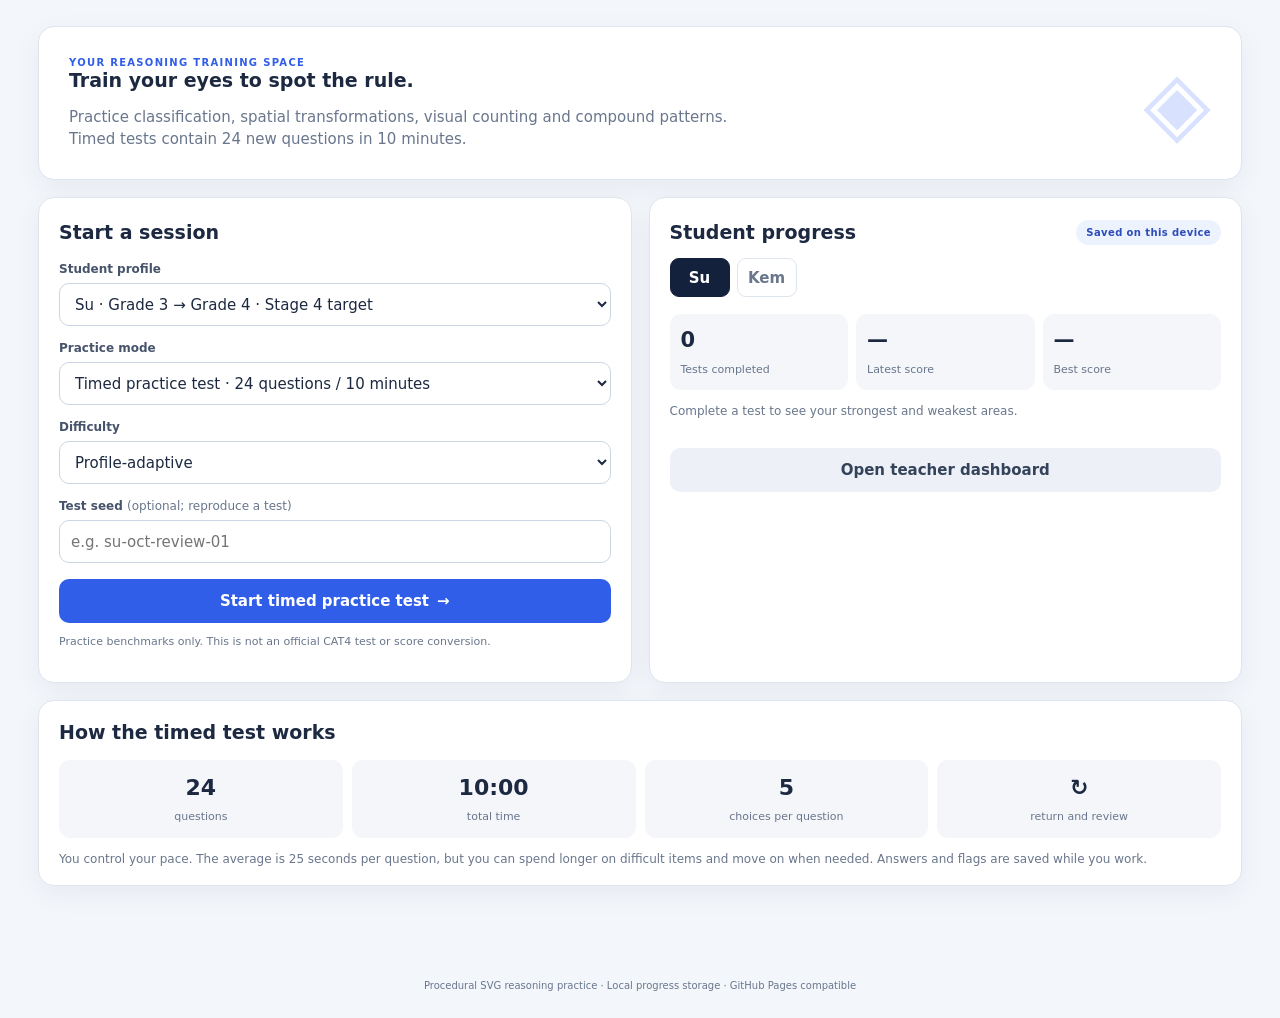
==== standalone.html @ 89560266 "Add files via upload" ====
<!doctype html>
<html lang="en">
<head>
<meta charset="utf-8"><meta name="viewport" content="width=device-width,initial-scale=1,viewport-fit=cover">
<meta name="theme-color" content="#14213d"><title>Figure Classification Lab · Timed Reasoning Simulator</title>
<style>
:root{--navy:#14213d;--ink:#1c2940;--muted:#69768c;--line:#dfe5ef;--paper:#f3f6fb;--card:#fff;--blue:#315ee8;--blue-light:#edf2ff;--green:#16834d;--green-light:#e8f7ee;--red:#bd3434;--red-light:#fff0ef;--amber:#9a6208;--amber-light:#fff5df;--shadow:0 8px 28px rgba(20,33,61,.055)}*{box-sizing:border-box}html{scroll-behavior:smooth}body{margin:0;background:var(--paper);color:var(--ink);font:15px/1.5 Inter,ui-sans-serif,system-ui,-apple-system,"Segoe UI",sans-serif}.app-header{background:var(--navy);color:white;padding:22px max(18px,calc((100vw - 1240px)/2));display:flex;justify-content:space-between;align-items:center;gap:16px}.app-header h1{font-size:clamp(20px,3vw,27px);margin:2px 0}.app-header p{margin:2px 0;color:#cbd5e4;font-size:13px}.eyebrow{font-size:10px;letter-spacing:.13em;font-weight:850;color:#b9c8e4}.eyebrow.blue{color:var(--blue)}.header-tag{border:1px solid #64738e;border-radius:99px;padding:7px 12px;font-size:10px;font-weight:800;letter-spacing:.08em;white-space:nowrap}.shell{max-width:1240px;margin:26px auto;padding:0 18px 48px}.view{display:grid;gap:17px}.hidden{display:none!important}.card{background:var(--card);border:1px solid var(--line);border-radius:16px;box-shadow:var(--shadow);padding:20px;min-width:0}.hero{display:flex;align-items:center;justify-content:space-between;gap:20px;padding:28px 30px}.hero h2{font-size:clamp(23px,4vw,34px);line-height:1.15;margin:8px 0}.hero p{max-width:680px;color:var(--muted);margin:0}.hero-mark{font-size:88px;color:#d8e2ff;line-height:1}.home-grid,.results-grid{display:grid;grid-template-columns:1fr 1fr;gap:17px}.card h2,.card h3{margin:0 0 14px}.card h2{font-size:19px}.card h3{font-size:16px}.setup-card label{display:block;font-size:12px;font-weight:750;margin:13px 0 5px;color:#46536a}.optional{font-weight:400;color:var(--muted)}select,input{width:100%;min-height:43px;border:1px solid #ccd5e3;border-radius:10px;background:white;color:var(--ink);font:inherit;padding:9px 11px}button{font:inherit;cursor:pointer}.btn{min-height:44px;border:0;border-radius:10px;padding:10px 15px;font-weight:800;display:inline-flex;align-items:center;justify-content:center;gap:8px}.btn:focus-visible,.tab:focus-visible,.question-nav button:focus-visible,.answer-choice:focus-visible{outline:3px solid #91aaff;outline-offset:2px}.btn.primary{background:var(--blue);color:white}.btn.secondary{background:#edf1f7;color:#34425a}.btn.danger{background:#a92d35;color:#fff}.btn.danger-outline{background:white;color:#a92d35;border:1px solid #e5b8bb}.btn.flag{background:var(--amber-light);color:var(--amber)}.btn.full{width:100%;margin-top:16px}.muted{color:var(--muted)}.tiny{font-size:11px}.pill{display:inline-flex;align-items:center;border-radius:99px;background:var(--blue-light);color:#2c4db8;padding:5px 10px;font-size:10px;font-weight:850;letter-spacing:.04em}.profile-card{display:flex;flex-direction:column}.section-head{display:flex;align-items:center;justify-content:space-between;gap:12px;flex-wrap:wrap}.section-head h2,.section-head h3{margin:0}.profile-tabs{display:flex;gap:7px;margin:12px 0}.tab{min-width:60px;min-height:39px;border:1px solid var(--line);border-radius:9px;background:#fff;color:var(--muted);font-weight:800}.tab.active{background:var(--navy);color:white;border-color:var(--navy)}.profile-summary{display:grid;grid-template-columns:repeat(3,1fr);gap:8px;margin:5px 0 12px}.mini-stat,.how-grid>div,.result-stat,.teacher-stat{background:#f4f6fa;border-radius:11px;padding:11px}.mini-stat b,.result-stat b,.teacher-stat b{display:block;font-size:21px}.mini-stat span,.result-stat span,.teacher-stat span,.how-grid span{font-size:11px;color:var(--muted)}.weakness-list{font-size:12px;display:grid;gap:6px;margin-bottom:12px}.weak-row{display:flex;justify-content:space-between;gap:8px;border-bottom:1px solid var(--line);padding:5px 0}.how-card{padding:17px 20px}.how-grid{display:grid;grid-template-columns:repeat(4,1fr);gap:9px}.how-grid>div{text-align:center}.how-grid b{display:block;font-size:22px}.how-card p{margin:12px 0 0;font-size:12px}.instructions{max-width:720px;margin:20px auto;padding:clamp(20px,5vw,38px)}.instructions h2{font-size:clamp(23px,4vw,31px);margin:7px 0 18px}.instruction-stats{display:grid;grid-template-columns:repeat(3,1fr);gap:9px;margin:20px 0}.instruction-stats>div{padding:14px;background:#f3f6fb;border-radius:12px;text-align:center}.instruction-stats b{display:block;font-size:25px}.instruction-stats span{font-size:11px;color:var(--muted)}.instructions li{margin:9px 0}.actions{display:flex;align-items:center;justify-content:space-between;gap:9px;flex-wrap:wrap;margin-top:20px}.actions.compact{margin:0}.test-top{display:flex;justify-content:space-between;align-items:center;gap:12px}.test-top h2{margin:3px 0 0}.timer-wrap{text-align:center;background:#f1f4fb;border-radius:12px;padding:8px 16px;min-width:120px}.timer-label{display:block;font-size:9px;font-weight:850;letter-spacing:.1em;color:var(--muted)}.timer{font-size:30px;line-height:1.2;font-variant-numeric:tabular-nums;color:var(--navy)}.timer.urgent{color:var(--red)}.progress-wrap{padding:0 3px}.progress-meta{display:flex;justify-content:space-between;gap:8px;font-size:12px;font-weight:750;margin-bottom:7px}.progress-track{height:8px;background:#e2e8f2;border-radius:99px;overflow:hidden}.progress-fill{height:100%;width:0;background:var(--blue);transition:width .2s}.test-layout{display:grid;grid-template-columns:minmax(0,1fr) 270px;gap:16px;align-items:start}.question-card{padding:clamp(15px,2.5vw,24px)}.question-meta{display:flex;justify-content:space-between;align-items:center;gap:10px}.question-prompt{font-size:clamp(16px,2.2vw,20px);line-height:1.35;margin:13px 0 16px}.question-visual{display:grid;grid-template-columns:repeat(auto-fit,minmax(min(100%,150px),1fr));gap:10px;align-items:stretch;margin:10px 0 17px}.figure-card{border:1px solid var(--line);border-radius:12px;background:#fff;padding:9px;min-width:0;text-align:center}.figure-label{font-size:11px;font-weight:850;color:#59667c;margin-bottom:5px}.figure-card svg{display:block;width:100%;height:auto;max-height:185px;overflow:visible}.answer-options{display:grid;grid-template-columns:repeat(4,minmax(0,1fr));gap:10px}.answer-choice{border:1.5px solid var(--line);border-radius:12px;background:#fff;padding:8px;min-width:0;min-height:132px;display:flex;flex-direction:column;align-items:center;justify-content:flex-start;gap:5px;color:var(--ink)}.answer-choice:hover{border-color:#91a8fa;background:#fafbff}.answer-choice.selected{border:2px solid var(--blue);background:var(--blue-light);padding:7px}.answer-choice .choice-letter{font-size:12px;font-weight:900;color:#52617a}.answer-choice svg{width:100%;max-width:180px;height:auto;max-height:125px}.question-actions{display:flex;align-items:center;justify-content:space-between;gap:8px;flex-wrap:wrap;margin-top:18px}.navigator-card{position:sticky;top:12px}.nav-legend{display:flex;gap:9px;flex-wrap:wrap;font-size:10px;color:var(--muted);margin:10px 0}.nav-legend span{display:flex;align-items:center;gap:4px}.dot{display:inline-block;width:9px;height:9px;border-radius:50%;background:#e8edf4}.dot.answered{background:#45a878}.dot.flagged{background:#e0a12d}.dot.current{background:var(--blue)}.question-nav{display:grid;grid-template-columns:repeat(4,1fr);gap:6px}.question-nav button{min-height:39px;border:1px solid var(--line);border-radius:8px;background:#f7f8fb;color:#48556c;font-weight:800;font-size:12px;position:relative}.question-nav button.answered{background:var(--green-light);border-color:#b8e2c8;color:#17613b}.question-nav button.flagged:after{content:"";position:absolute;right:3px;top:3px;width:7px;height:7px;background:#e0a12d;border-radius:50%}.question-nav button.current{outline:2px solid var(--blue);outline-offset:1px}.nav-summary{display:grid;grid-template-columns:repeat(3,1fr);gap:5px;margin:13px 0}.nav-summary div{text-align:center;background:#f5f7fa;border-radius:8px;padding:7px}.nav-summary b{display:block;font-size:17px}.nav-summary span{font-size:9px;color:var(--muted)}.navigator-card>p{margin-bottom:0}.results-hero{padding:24px}.results-hero h2{font-size:25px;margin:5px 0}.score-line{display:flex;align-items:center;gap:12px;flex-wrap:wrap;margin:16px 0}.score-line strong{font-size:clamp(36px,7vw,55px);letter-spacing:-.04em}.result-stats{display:grid;grid-template-columns:repeat(5,1fr);gap:8px}.result-stat{min-width:0}.results-grid{margin:0}.bar-row{margin:10px 0}.bar-head{display:flex;justify-content:space-between;gap:8px;font-size:12px;margin-bottom:4px}.bar-track{height:8px;background:#e9edf4;border-radius:99px;overflow:hidden}.bar-fill{height:100%;background:#5275e8;border-radius:99px}.spaced{margin-top:20px!important}.review-item{border-top:1px solid var(--line);padding:15px 0}.review-item:first-child{border-top:0}.review-head{display:flex;justify-content:space-between;gap:8px;flex-wrap:wrap}.review-item p{font-size:13px;margin:7px 0}.review-diagrams{display:grid;grid-template-columns:repeat(auto-fit,minmax(110px,1fr));gap:6px;margin:9px 0}.review-diagrams .figure-card svg{max-height:110px}.correct-text{color:var(--green);font-weight:800}.wrong-text{color:var(--red);font-weight:800}.teacher-stats{display:grid;grid-template-columns:repeat(5,1fr);gap:9px}.history-row{display:flex;justify-content:space-between;gap:8px;border-bottom:1px solid var(--line);padding:9px 0;font-size:12px}.error-table{width:100%;border-collapse:collapse;font-size:11px}.error-table th,.error-table td{text-align:left;padding:8px;border-bottom:1px solid var(--line);vertical-align:top}.error-scroll{overflow-x:auto}.page-heading h2{margin:4px 0}.modal{position:fixed;inset:0;background:#101a2db8;display:grid;place-items:center;padding:18px;z-index:10}.modal-card{width:min(100%,430px);background:white;border-radius:16px;padding:22px;box-shadow:0 18px 70px #0003}.modal-card h3{margin:0 0 8px}.modal-card p{color:var(--muted)}footer{text-align:center;color:var(--muted);font-size:10px;padding:18px 10px 25px}button:disabled{opacity:.5;cursor:not-allowed}
@media(max-width:900px){.test-layout{grid-template-columns:minmax(0,1fr) 230px}.teacher-stats{grid-template-columns:repeat(3,1fr)}}
@media(max-width:700px){.shell{margin:16px auto;padding:0 12px 30px}.home-grid,.results-grid{grid-template-columns:1fr}.test-layout{grid-template-columns:1fr}.navigator-card{position:static;order:2}.question-nav{grid-template-columns:repeat(8,1fr)}.answer-choice{min-height:115px}.answer-choice svg{max-height:105px}.result-stats{grid-template-columns:repeat(3,1fr)}.teacher-stats{grid-template-columns:repeat(2,1fr)}}
@media(max-width:430px){.app-header{padding:16px}.header-tag{display:none}.hero{padding:21px}.hero-mark{font-size:55px}.card{padding:15px}.question-nav{grid-template-columns:repeat(6,1fr)}.answer-options{grid-template-columns:repeat(2,minmax(0,1fr));gap:8px}.answer-choice{min-height:130px}.answer-choice svg{max-height:118px}.question-actions .btn{flex:1}.timer-wrap{min-width:100px;padding:7px 10px}.timer{font-size:26px}.test-top h2{font-size:16px}.profile-summary{grid-template-columns:repeat(3,1fr)}.result-stats{grid-template-columns:repeat(2,1fr)}.how-grid{grid-template-columns:repeat(2,1fr)}.instruction-stats{grid-template-columns:repeat(3,1fr)}}
@media(max-width:350px){.question-nav{grid-template-columns:repeat(4,1fr)}.question-actions{gap:6px}.question-actions .btn{font-size:12px;padding:9px}.progress-meta{font-size:10px}}

.test-top{position:sticky;top:0;z-index:4}
.review-original{border:1px solid #ecd9aa;background:#fffaf0;border-radius:12px;padding:12px;margin-bottom:15px}.review-original h4{margin:0 0 7px}.review-original p{font-size:12px;margin:5px 0}.review-original .figure-card{background:#fff}

.option-reasons{margin:10px 0;padding:10px 12px;background:#f5f7fb;border-radius:9px;font-size:12px}.option-reasons summary{font-weight:800;cursor:pointer}.option-reasons p{margin:7px 0}

/* Teacher question-bank inspection lab */
.bank-controls{display:grid;grid-template-columns:repeat(3,minmax(0,1fr));gap:10px;align-items:end;margin:14px 0}.bank-controls label{font-size:11px;font-weight:800;color:#526078}.bank-controls select{display:block;margin-top:5px}.bank-controls button{min-height:43px}.bank-summary{grid-template-columns:repeat(5,1fr);margin:12px 0}.bank-question{border-top:1px solid var(--line);padding:15px 0}.bank-question h4{margin:0 0 8px}.bank-meta{display:flex;gap:6px;flex-wrap:wrap;margin:6px 0}.bank-meta span{font-size:10px;background:#f1f4f9;border-radius:99px;padding:4px 8px;color:#4d5a70}.bank-figures{display:grid;grid-template-columns:repeat(auto-fit,minmax(105px,1fr));gap:7px;margin:8px 0}.bank-figures .figure-card svg{max-height:105px}.bank-question details{margin-top:8px;background:#f7f8fb;border-radius:9px;padding:9px 11px;font-size:12px}.bank-question details summary{font-weight:800;cursor:pointer}.bank-question p{font-size:12px;margin:6px 0}
@media(max-width:700px){.bank-controls{grid-template-columns:1fr 1fr}.bank-summary{grid-template-columns:repeat(2,1fr)}}
@media(max-width:430px){.bank-controls{grid-template-columns:1fr}.bank-summary{grid-template-columns:repeat(2,1fr)}}

/* Five-choice CAT4-style option grid */
.answer-options{grid-template-columns:repeat(5,minmax(0,1fr))}.instruction-stats{grid-template-columns:repeat(3,1fr)}
@media(max-width:760px){.answer-options{grid-template-columns:repeat(3,minmax(0,1fr))}}
@media(max-width:480px){.answer-options{grid-template-columns:repeat(2,minmax(0,1fr))}}

/* Logic-matrix question layout */
.question-visual.matrix-visual{grid-template-columns:repeat(3,minmax(0,1fr));max-width:620px;margin-inline:auto}.question-visual.matrix-visual .figure-card{padding:5px}.question-visual.matrix-visual .figure-label{font-size:9px}.question-visual.matrix-visual .figure-card svg{max-height:125px}.matrix-missing{display:grid;place-items:center;min-height:90px;font-size:36px;font-weight:800;color:#64748b;background:#f8fafc}
@media(max-width:520px){.question-visual.matrix-visual .figure-card svg{max-height:95px}.question-visual.matrix-visual .figure-card{padding:3px}}

.generation-failure-log{margin-top:10px;font-size:11px;color:#8b3b26}.generation-failure-log:empty{display:none}.generation-failure-log ul{margin:5px 0;padding-left:18px}.generation-failure-log li{margin:3px 0}

</style>
</head>
<body>
<main id="app" class="shell">
<section id="homeView" class="view">
  <div class="hero card"><div><div class="eyebrow blue">YOUR REASONING TRAINING SPACE</div><h2>Train your eyes to spot the rule.</h2><p>Practice classification, spatial transformations, visual counting and compound patterns. Timed tests contain 24 new questions in 10 minutes.</p></div><div class="hero-mark" aria-hidden="true">◈</div></div>
  <div class="home-grid">
    <section class="card setup-card"><h2>Start a session</h2>
      <label for="studentSelect">Student profile</label><select id="studentSelect"><option value="Su">Su · Grade 3 → Grade 4 · Stage 4 target</option><option value="Kem">Kem · Grade 5 → Grade 6 · Stage 6 target</option><option value="Custom">Custom · Mixed challenge</option></select>
      <label for="modeSelect">Practice mode</label><select id="modeSelect"><option value="timed">Timed practice test · 24 questions / 10 minutes</option><option value="learning">Learning mode · immediate feedback</option><option value="review">Review mode · incorrect questions</option></select>
      <label for="difficultySelect">Difficulty</label><select id="difficultySelect"><option value="auto">Profile-adaptive</option><option value="1">1 · Foundation</option><option value="2">2 · Developing</option><option value="3">3 · Secure</option><option value="4">4 · Advanced</option><option value="5">5 · Expert</option></select>
      <label for="seedInput">Test seed <span class="optional">(optional; reproduce a test)</span></label><input id="seedInput" type="text" placeholder="e.g. su-oct-review-01" autocomplete="off">
      <button id="startButton" class="btn primary full">Start timed practice test <span>→</span></button><p class="muted tiny">Practice benchmarks only. This is not an official CAT4 test or score conversion.</p>
    </section>
    <section class="card profile-card"><div class="section-head"><h2>Student progress</h2><span class="pill">Saved on this device</span></div><div class="profile-tabs"><button class="tab active" data-profile="Su">Su</button><button class="tab" data-profile="Kem">Kem</button></div><div id="profileSummary" class="profile-summary"></div><div id="weaknessSummary" class="weakness-list"></div><button id="openTeacher" class="btn secondary full">Open teacher dashboard</button></section>
  </div>
  <section class="card how-card"><h2>How the timed test works</h2><div class="how-grid"><div><b>24</b><span>questions</span></div><div><b>10:00</b><span>total time</span></div><div><b>5</b><span>choices per question</span></div><div><b>↻</b><span>return and review</span></div></div><p class="muted">You control your pace. The average is 25 seconds per question, but you can spend longer on difficult items and move on when needed. Answers and flags are saved while you work.</p></section>
</section>
<section id="instructionsView" class="view hidden"><div class="card instructions"><div class="eyebrow blue">BEFORE YOU BEGIN</div><h2>Practice Test — Non-Verbal Reasoning</h2><div class="instruction-stats"><div><b>24</b><span>Questions</span></div><div><b>10:00</b><span>Time allowed</span></div><div><b>5</b><span>Answer choices</span></div></div><ul><li>Choose the best answer for every question.</li><li>You may move backwards and forwards between questions.</li><li>Use <b>Flag for review</b> when you want to revisit an item.</li><li>You can change answers until you submit or time expires.</li><li>The test submits automatically at 00:00.</li><li>Explanations are shown only after submission.</li></ul><div class="actions"><button id="backHome" class="btn secondary">Back</button><button id="confirmStart" class="btn primary">START TEST</button></div></div></section>
<section id="testView" class="view hidden">
 <div class="test-top card"><div><div class="eyebrow">TIMED PRACTICE · <span id="testStudentLabel">SU</span></div><h2 id="testHeading">Non-Verbal Reasoning</h2></div><div class="timer-wrap"><span class="timer-label">TIME REMAINING</span><strong id="timer" class="timer">10:00</strong></div></div>
 <div class="progress-wrap"><div class="progress-meta"><span id="progressText">Question 1 of 24</span><span id="answeredText">0 answered · 0 flagged</span></div><div class="progress-track"><div id="progressBar" class="progress-fill"></div></div></div>
 <div class="test-layout"><section class="card question-card"><div id="reviewOriginal" class="review-original hidden"></div><div class="question-meta"><span id="familyTag" class="pill">CLASSIFICATION</span><span id="difficultyTag" class="muted tiny">MEDIUM</span></div><h3 id="questionPrompt" class="question-prompt"></h3><div id="questionVisual" class="question-visual"></div><div id="answerOptions" class="answer-options"></div><div class="question-actions"><button id="prevQuestion" class="btn secondary">← Previous</button><button id="flagQuestion" class="btn flag">☆ Flag for review</button><button id="nextQuestion" class="btn primary">Next →</button></div></section>
 <aside class="card navigator-card"><div class="section-head"><h3>Question navigator</h3><span class="tiny muted">Tap to jump</span></div><div class="nav-legend"><span><i class="dot answered"></i>Answered</span><span><i class="dot flagged"></i>Flagged</span><span><i class="dot current"></i>Current</span></div><div id="questionNav" class="question-nav"></div><div class="nav-summary"><div><b id="navAnswered">0</b><span>Answered</span></div><div><b id="navUnanswered">24</b><span>Unanswered</span></div><div><b id="navFlagged">0</b><span>Flagged</span></div></div><button id="submitTest" class="btn danger full">Submit test</button><p class="tiny muted">Early submission asks for confirmation. Unanswered questions score zero.</p></aside></div>
</section>
<section id="resultsView" class="view hidden"><div class="card results-hero"><div class="eyebrow">ASSESSMENT COMPLETE</div><h2 id="resultTitle">Your results</h2><p id="resultSubtitle" class="muted"></p><div class="score-line"><strong id="scoreBig">0/24</strong><span id="scoreStatus" class="pill">REPAIR REQUIRED</span></div><div id="resultStats" class="result-stats"></div></div><div class="results-grid"><section class="card"><h3>Accuracy by reasoning family</h3><div id="familyAnalytics"></div></section><section class="card"><h3>Difficulty analysis</h3><div id="difficultyAnalytics"></div><h3 class="spaced">Three priority repair areas</h3><div id="weakestAreas"></div></section></div><section class="card"><div class="section-head"><h3>Question review</h3><div class="actions compact"><button id="exportCsv" class="btn secondary">Export CSV</button><button id="exportJson" class="btn secondary">Export JSON</button></div></div><div id="reviewList"></div><div class="actions"><button id="newTest" class="btn primary">Start another test</button><button id="dashboardFromResults" class="btn secondary">Teacher dashboard</button></div></section></section>
<section id="teacherView" class="view hidden"><div class="section-head page-heading"><div><div class="eyebrow blue">TEACHER AREA</div><h2>Progress dashboard</h2><p class="muted">Su and Kem records are stored separately on this device.</p></div><button id="backToHome" class="btn secondary">← Home</button></div><div class="profile-tabs large"><button class="tab active" data-teacher-profile="Su">Su</button><button class="tab" data-teacher-profile="Kem">Kem</button></div><div id="teacherStats" class="teacher-stats"></div><div class="results-grid"><section class="card"><h3>Accuracy by reasoning family</h3><div id="teacherFamilyAnalytics"></div><h3 class="spaced">Test history</h3><div id="historyList"></div></section><section class="card"><h3>Recurring error patterns</h3><div id="errorPatterns"></div><h3 class="spaced">Weakest reasoning categories</h3><div id="teacherWeakness"></div></section></div><section class="card" id="questionBankInspector"><div class="section-head"><div><h3>Question-bank inspection lab</h3><p class="muted tiny">Generate and inspect real procedural items, their rules, options and structural fingerprints.</p></div><span class="pill">TEACHER ONLY</span></div><div class="bank-controls"><label>Reasoning family<select id="bankFamily"><option value="all">All families</option></select></label><label>Question format<select id="bankFormat"><option value="all">All formats</option></select></label><label>Difficulty<select id="bankDifficulty"><option value="auto">Student profile</option><option value="1">Foundation</option><option value="2">Developing</option><option value="3">Secure</option><option value="4">Advanced</option><option value="5">Expert</option></select></label><button id="generateBankSamples" class="btn primary">Generate 20 samples</button><button id="exportBankSamples" class="btn secondary">Export question set</button></div><div id="bankDiversity" class="teacher-stats bank-summary"></div><div id="bankPreview"><p class="muted tiny">Generate a sample set to inspect the question bank.</p></div><div id="generationFailureLog" class="generation-failure-log" aria-live="polite"></div></section><section class="card"><div class="section-head"><h3>Error log</h3><div class="actions compact"><button id="teacherCsv" class="btn secondary">Export CSV</button><button id="teacherJson" class="btn secondary">Export JSON</button><button id="resetProgress" class="btn danger-outline">Reset this student</button></div></div><div id="teacherErrorLog"></div></section></section>
</main>
<div id="modal" class="modal hidden" role="dialog" aria-modal="true" aria-labelledby="modalTitle"><div class="modal-card"><h3 id="modalTitle">Confirm</h3><p id="modalText"></p><div class="actions"><button id="modalCancel" class="btn secondary">Cancel</button><button id="modalConfirm" class="btn primary">Confirm</button></div></div></div>
<footer>Procedural SVG reasoning practice · Local progress storage · GitHub Pages compatible</footer>
<script>
/* figureRenderer.js */
/* Programmatic SVG figure model and renderer. No image assets are used. */
(function(){
 const NS='http://www.w3.org/2000/svg';
 const clone=o=>JSON.parse(JSON.stringify(o));
 function el(tag,attrs,parent){const n=document.createElementNS(NS,tag);Object.entries(attrs||{}).forEach(([k,v])=>n.setAttribute(k,String(v)));if(parent)parent.appendChild(n);return n}
 function polygonPoints(sides,cx=100,cy=75,r=43,rotation=-90){return Array.from({length:sides},(_,i)=>{const a=(rotation+i*360/sides)*Math.PI/180;return [cx+r*Math.cos(a),cy+r*Math.sin(a)]})}
 function rotatePoint(x,y,a,cx=100,cy=75){const t=a*Math.PI/180,dx=x-cx,dy=y-cy;return[cx+dx*Math.cos(t)-dy*Math.sin(t),cy+dx*Math.sin(t)+dy*Math.cos(t)]}
 function makeFigure(kind,props={}){return {kind,...clone(props)}}
 function rotateFigure(f,angle){const z=clone(f);z.rotation=((z.rotation||0)+angle)%360;return z}
 function reflectFigure(f,axis='vertical'){const z=clone(f);z.reflection=axis;return z}
 function translateFigure(f,dx,dy){const z=clone(f);z.x=(z.x||0)+dx;z.y=(z.y||0)+dy;return z}
 function swapShading(f){const z=clone(f);z.filled=!z.filled;if(z.fillStates)z.fillStates=z.fillStates.map(x=>!x);if(z.items)z.items=z.items.map(i=>({...i,filled:!i.filled}));return z}
 function exchangePositions(f){const z=clone(f);if(z.positions&&z.positions.length>1)[z.positions[0],z.positions[1]]=[z.positions[1],z.positions[0]];if(z.items&&z.items.length>1){const a=z.items[0],b=z.items[1];[a.x,b.x]=[b.x,a.x];[a.y,b.y]=[b.y,a.y]}return z}
 function applyCompoundTransformation(f,ops){return ops.reduce((acc,op)=>op.type==='rotate'?rotateFigure(acc,op.value):op.type==='reflect'?reflectFigure(acc,op.value):op.type==='translate'?translateFigure(acc,op.dx,op.dy):op.type==='shade'?swapShading(acc):op.type==='exchange'?exchangePositions(acc):acc,clone(f))}
 function renderFigure(f,opts={}){
  const svg=el('svg',{viewBox:'0 0 200 150',role:'img','aria-label':opts.label||'Generated geometric reasoning figure',preserveAspectRatio:'xMidYMid meet'});
  const g=el('g',{},svg);let transform=`translate(${f.x||0} ${f.y||0})`;
  if(f.reflection==='vertical')transform+=` translate(200 0) scale(-1 1)`;if(f.reflection==='horizontal')transform+=` translate(0 150) scale(1 -1)`;if(f.reflection==='diagonal')transform+=` translate(200 0) rotate(90)`;
  if(f.rotation)transform+=` rotate(${f.rotation} 100 75)`;g.setAttribute('transform',transform);
  const stroke=f.stroke||'#263248',fill=f.filled?'#202a3d':'#fff',sw=f.strokeWidth||2.2;
  const drawPolygon=(sides,cx=100,cy=75,r=42,rot=-90,filled=f.filled)=>el('polygon',{points:polygonPoints(sides,cx,cy,r,rot).map(p=>p.join(',')).join(' '),fill:filled?'#202a3d':'#fff',stroke,'stroke-width':sw,'stroke-linejoin':'round'},g);
  if(f.kind==='polygon')drawPolygon(f.sides||3,100,75,42,f.orientation??-90);
  else if(f.kind==='nested'){drawPolygon(f.outer||5,100,75,48,-90,f.outerFilled??false);drawPolygon(f.inner||3,100,75,22,-90,f.innerFilled??true)}
  else if(f.kind==='polygonDots'){drawPolygon(f.sides||5,100,75,48,-90,false);const n=f.count||4;for(let i=0;i<n;i++){const a=i*2.399963+(.2),r=n===1?0:Math.min(26,7+4.1*Math.sqrt(i));el('circle',{cx:100+r*Math.cos(a),cy:75+r*Math.sin(a),r:3.7,fill:'#182338'},g)}}
  else if(f.kind==='dots'||f.kind==='ovalDots'){const n=f.count||4,cols=f.cols||Math.ceil(Math.sqrt(n));if(f.kind==='ovalDots')el('ellipse',{cx:100,cy:75,rx:43,ry:56,fill:'white',stroke,'stroke-width':2},g);for(let i=0;i<n;i++){const x=100+((i%cols)-(cols-1)/2)*(f.kind==='ovalDots'?19:20),y=75+(Math.floor(i/cols)-(Math.ceil(n/cols)-1)/2)*(f.kind==='ovalDots'?19:20);el('circle',{cx:x,cy:y,r:5,fill:f.filled===false?'white':'#202a3d',stroke,'stroke-width':1.8},g)}}
  else if(f.kind==='arrow'){const points='100,17 151,69 120,69 120,132 80,132 80,69 49,69';el('polygon',{points,fill:f.filled?'#202a3d':'white',stroke,'stroke-width':sw,'stroke-linejoin':'round'},g)}
  else if(f.kind==='grid'){const n=f.n||3,cell=76/n,x=100-cell*n/2,y=75-cell*n/2;for(let r=0;r<n;r++)for(let c=0;c<n;c++){const idx=r*n+c;el('rect',{x:x+c*cell,y:y+r*cell,width:cell,height:cell,fill:(f.black||[]).includes(idx)?'#202a3d':'white',stroke,'stroke-width':1.5},g)}}
  else if(f.kind==='matrix'){const cells=f.cells||[],cell=43,x0=35,y0=10;for(let i=0;i<9;i++){const row=Math.floor(i/3),col=i%3,x=x0+col*cell,y=y0+row*cell;el('rect',{x,y,width:cell-2,height:cell-2,fill:'white',stroke:'#aab5c7','stroke-width':1.2},g);const v=cells[i];if(i===(f.missingIndex??8)){el('text',{x:x+cell/2-2,y:y+cell/2+6,'font-size':18,'text-anchor':'middle',fill:'#53627a'},g).textContent='?';continue}if(!v)continue;const a=Array.isArray(v)?v:[v.outer||4,v.inner||3,v.outerFilled?1:0,v.innerFilled?1:0];const cx=x+cell/2,cy=y+cell/2;el('polygon',{points:polygonPoints(Math.max(3,Math.min(8,a[0]||3)),cx,cy,15,-90).map(p=>p.join(',')).join(' '),fill:a[2]?'#202a3d':'white',stroke,'stroke-width':1.2},g);el('polygon',{points:polygonPoints(Math.max(3,Math.min(8,a[1]||3)),cx,cy,7,-90).map(p=>p.join(',')).join(' '),fill:a[3]?'#202a3d':'white',stroke,'stroke-width':1},g)}}
  else if(f.kind==='lines'){(f.lines||[]).forEach(l=>el('line',{x1:l[0],y1:l[1],x2:l[2],y2:l[3],stroke:l[4]||stroke,'stroke-width':l[5]||2.3,'stroke-linecap':'round'},g));(f.points||[]).forEach(p=>el('circle',{cx:p[0],cy:p[1],r:2.5,fill:'#202a3d'},g))}
  else if(f.kind==='symmetry'){const axis=f.axis||'vertical';if(axis==='vertical')el('line',{x1:100,y1:17,x2:100,y2:133,stroke:'#aab5c7','stroke-dasharray':'4 4'},g);else el('line',{x1:20,y1:75,x2:180,y2:75,stroke:'#aab5c7','stroke-dasharray':'4 4'},g);(f.points||[[65,45],[135,45],[65,105],[135,105]]).forEach(p=>el('circle',{cx:p[0],cy:p[1],r:9,fill:f.filled?'#202a3d':'white',stroke,'stroke-width':2},g))}
  else if(f.kind==='clock'){el('circle',{cx:100,cy:75,r:45,fill:'white',stroke,'stroke-width':2.5},g);[f.hand1||0,f.hand2||90].forEach((a,i)=>{const t=(a-90)*Math.PI/180,len=i===0?31:38;el('line',{x1:100,y1:75,x2:100+len*Math.cos(t),y2:75+len*Math.sin(t),stroke,'stroke-width':i===0?4:2.8,'stroke-linecap':'round'},g)});el('circle',{cx:100,cy:75,r:3,fill:stroke},g)}
  else if(f.kind==='shapes'){(f.items||[]).forEach(item=>{const x=item.x??100,y=item.y??75,sz=item.size||20,fi=item.filled?'#202a3d':'white';if(item.shape==='circle')el('circle',{cx:x,cy:y,r:sz,fill:fi,stroke,'stroke-width':sw},g);else if(item.shape==='square')el('rect',{x:x-sz,y:y-sz,width:2*sz,height:2*sz,fill:fi,stroke,'stroke-width':sw},g);else if(item.shape==='triangle')el('polygon',{points:`${x},${y-sz} ${x+sz},${y+sz} ${x-sz},${y+sz}`,fill:fi,stroke,'stroke-width':sw},g);else if(item.shape==='pentagon'||item.shape==='hexagon'||item.shape==='polygon')el('polygon',{points:polygonPoints(item.shape==='pentagon'?5:item.shape==='hexagon'?6:Math.max(3,Math.min(8,item.sides||5)),x,y,sz,-90).map(p=>p.join(',')).join(' '),fill:fi,stroke,'stroke-width':sw},g)});const layers=f.layers||1;for(let i=1;i<layers;i++)el('circle',{cx:100,cy:75,r:46+i*7,fill:'none',stroke,'stroke-width':1.7},g);for(let i=0;i<(f.dots||0);i++)el('circle',{cx:94+(i%3)*7,cy:72+Math.floor(i/3)*7,r:2.5,fill:'#202a3d'},g)}
  else if(f.kind==='strokes'){(f.strokes||[]).forEach(s=>el('line',{x1:s[0],y1:s[1],x2:s[2],y2:s[3],stroke:s[4]||stroke,'stroke-width':s[5]||2.2,'stroke-linecap':'round'},g))}
  else if(f.kind==='curves'){(f.curves||[]).forEach(c=>{const p=c.points||[];if(p.length===3)el('path',{d:`M ${p[0][0]} ${p[0][1]} Q ${p[1][0]} ${p[1][1]} ${p[2][0]} ${p[2][1]}`,fill:'none',stroke:c.stroke||stroke,'stroke-width':c.width||2.5,'stroke-linecap':'round'},g);else if(p.length===4)el('path',{d:`M ${p[0][0]} ${p[0][1]} C ${p[1][0]} ${p[1][1]} ${p[2][0]} ${p[2][1]} ${p[3][0]} ${p[3][1]}`,fill:'none',stroke:c.stroke||stroke,'stroke-width':c.width||2.5,'stroke-linecap':'round'},g)})}
  else if(f.kind==='bar'){el('rect',{x:88,y:20,width:24,height:110,fill:'#c7ccd6',stroke,'stroke-width':2},g);(f.items||[]).forEach(i=>{if(i.shape==='circle')el('circle',{cx:i.x,cy:i.y,r:12,fill:i.filled?'#202a3d':'white',stroke,'stroke-width':2},g);else drawPolygon(i.sides||3,i.x,i.y,12,-90,!!i.filled)})}
  else if(f.kind==='symbol'){const shape=f.shape||'pentagon';if(shape==='circle')el('circle',{cx:100,cy:75,r:38,fill:f.filled?'#202a3d':'white',stroke,'stroke-width':2},g);else drawPolygon(f.sides||5,100,75,42,-90,f.filled);if(f.mark==='dot')el('circle',{cx:100,cy:75,r:7,fill:f.markFilled?'#202a3d':'white',stroke,'stroke-width':2},g);if(f.mark==='bar')el('rect',{x:94,y:43,width:12,height:64,fill:f.markFilled?'#202a3d':'white',stroke,'stroke-width':1.5},g);if(f.mark==='x'){el('line',{x1:88,y1:63,x2:112,y2:87,stroke,'stroke-width':4},g);el('line',{x1:112,y1:63,x2:88,y2:87,stroke,'stroke-width':4},g)}}
  return svg;
 }
 window.FigureKit={makeFigure,renderFigure,polygonPoints,rotateFigure,reflectFigure,translateFigure,swapShading,exchangePositions,applyCompoundTransformation,clone};
})();

</script><script>
/* geometryKernel.js — exact straight-segment predicates and graph topology metrics. */
(function(){
 'use strict';
 const EPS=1e-7;
 const cross=(a,b,c)=>(b[0]-a[0])*(c[1]-a[1])-(b[1]-a[1])*(c[0]-a[0]);
 const near=(a,b)=>Math.abs(a[0]-b[0])<=EPS&&Math.abs(a[1]-b[1])<=EPS;
 const on=(p,a,b)=>Math.abs(cross(a,b,p))<=EPS&&p[0]>=Math.min(a[0],b[0])-EPS&&p[0]<=Math.max(a[0],b[0])+EPS&&p[1]>=Math.min(a[1],b[1])-EPS&&p[1]<=Math.max(a[1],b[1])+EPS;
 const key=p=>`${Math.round(p[0]*1e6)/1e6},${Math.round(p[1]*1e6)/1e6}`;
 function intersection(a,b){const p=[a[0],a[1]],p2=[a[2],a[3]],q=[b[0],b[1]],q2=[b[2],b[3]],o1=cross(p,p2,q),o2=cross(p,p2,q2),o3=cross(q,q2,p),o4=cross(q,q2,p2);const col=Math.abs(o1)<=EPS&&Math.abs(o2)<=EPS&&Math.abs(o3)<=EPS&&Math.abs(o4)<=EPS;
  if(col){const axis=Math.abs(p[0]-p2[0])>=Math.abs(p[1]-p2[1])?0:1,lo=Math.max(Math.min(p[axis],p2[axis]),Math.min(q[axis],q2[axis])),hi=Math.min(Math.max(p[axis],p2[axis]),Math.max(q[axis],q2[axis]));if(hi<lo-EPS)return{type:'none'};if(hi>lo+EPS){const at=t=>{const d=p2[axis]-p[axis],u=Math.abs(d)<EPS?0:(t-p[axis])/d;return[p[0]+u*(p2[0]-p[0]),p[1]+u*(p2[1]-p[1])]};return{type:'overlapping-segment',points:[at(lo),at(hi)]}};const pts=[p,p2,q,q2].filter(x=>on(x,p,p2)&&on(x,q,q2));return{type:'shared-vertex',point:pts[0]||p}}
  const denom=(p[0]-p2[0])*(q[1]-q2[1])-(p[1]-p2[1])*(q[0]-q2[0]);if(Math.abs(denom)<=EPS)return{type:'none'};const det1=p[0]*p2[1]-p[1]*p2[0],det2=q[0]*q2[1]-q[1]*q2[0],x=(det1*(q[0]-q2[0])-(p[0]-p2[0])*det2)/denom,y=(det1*(q[1]-q2[1])-(p[1]-p2[1])*det2)/denom,pt=[x,y];if(!on(pt,p,p2)||!on(pt,q,q2))return{type:'none'};const endpointA=near(pt,p)||near(pt,p2),endpointB=near(pt,q)||near(pt,q2);return{type:endpointA&&endpointB?'shared-vertex':endpointA||endpointB?'touching-endpoint':'proper-crossing',point:pt};
 }
 function metrics(lines){const valid=(lines||[]).filter(l=>Array.isArray(l)&&l.length>=4&&l.slice(0,4).every(Number.isFinite));const pointSets={'proper-crossing':new Set(),'touching-endpoint':new Set(),'shared-vertex':new Set()},counts={'proper-crossing':0,'touching-endpoint':0,'shared-vertex':0,'overlapping-segment':0},cuts=valid.map(l=>[[l[0],l[1]],[l[2],l[3]]]);
  for(let i=0;i<valid.length;i++)for(let j=i+1;j<valid.length;j++){const hit=intersection(valid[i],valid[j]);if(hit.type!=='none'){if(hit.type==='overlapping-segment'){counts[hit.type]++;(hit.points||[]).forEach(pt=>{cuts[i].push(pt);cuts[j].push(pt)})}if(hit.point){pointSets[hit.type].add(key(hit.point));cuts[i].push(hit.point);cuts[j].push(hit.point)}}}Object.keys(pointSets).forEach(type=>counts[type]=pointSets[type].size);
  const nodes=new Map(),edges=new Set(),adj=new Map(),nodeKey=p=>key(p),addNode=p=>{const k=nodeKey(p);if(!nodes.has(k)){nodes.set(k,p);adj.set(k,new Set())}return k};
  const param=(p,a,b)=>{const dx=b[0]-a[0],dy=b[1]-a[1];return Math.abs(dx)>=Math.abs(dy)?(Math.abs(dx)<EPS?0:(p[0]-a[0])/dx):(Math.abs(dy)<EPS?0:(p[1]-a[1])/dy)};
  cuts.forEach((pts,i)=>{const a=[valid[i][0],valid[i][1]],b=[valid[i][2],valid[i][3]],ordered=pts.map(p=>({p,t:param(p,a,b)})).filter(x=>x.t>=-EPS&&x.t<=1+EPS).sort((x,y)=>x.t-y.t);const unique=[];ordered.forEach(x=>{if(!unique.length||!near(unique[unique.length-1].p,x.p))unique.push(x)});for(let k=0;k<unique.length-1;k++){const u=addNode(unique[k].p),v=addNode(unique[k+1].p);if(u===v)continue;const ek=u<v?u+'|'+v:v+'|'+u;if(!edges.has(ek)){edges.add(ek);adj.get(u).add(v);adj.get(v).add(u)}}});
  let components=0,visited=new Set();for(const k of adj.keys())if(!visited.has(k)){components++;const stack=[k];visited.add(k);while(stack.length){const x=stack.pop();for(const y of adj.get(x)||[])if(!visited.has(y)){visited.add(y);stack.push(y)}}}
  const degreeValues=[...adj.values()].map(x=>x.size),endpoints=degreeValues.filter(d=>d===1).length,junctions=degreeValues.filter(d=>d>=3).length,vertexCount=adj.size,edgeCount=edges.size,cycleRank=Math.max(0,edgeCount-vertexCount+components);
  return{segmentCount:valid.length,properCrossings:counts['proper-crossing'],touchingEndpoints:counts['touching-endpoint'],sharedVertices:counts['shared-vertex'],overlappingSegments:counts['overlapping-segment'],endpoints,junctions,connectedComponents:components,cycleRank,intersections:[]};
 }
 function flattenBezier(points,tolerance=0.35){const distance=(p,a,b)=>{const dx=b[0]-a[0],dy=b[1]-a[1],d=Math.hypot(dx,dy)||1;return Math.abs(dy*p[0]-dx*p[1]+b[0]*a[1]-b[1]*a[0])/d};const mid=(a,b)=>[(a[0]+b[0])/2,(a[1]+b[1])/2];const out=[points[0]];function recur(ps,depth){const a=ps[0],z=ps[ps.length-1],flat=Math.max(...ps.slice(1,-1).map(p=>distance(p,a,z)));if(flat<=tolerance||depth>=14){out.push(z);return}const levels=[ps];while(levels[levels.length-1].length>1){const row=levels[levels.length-1],next=[];for(let i=0;i<row.length-1;i++)next.push(mid(row[i],row[i+1]));levels.push(next)}const left=levels.map(row=>row[0]),right=levels.map(row=>row[row.length-1]).reverse();recur(left,depth+1);recur(right,depth+1)}recur(points,0);return out}function pathMetrics(paths,tolerance=0.35){const segments=[];for(const path of paths||[]){const pts=flattenBezier(path.points,tolerance);for(let i=0;i<pts.length-1;i++)segments.push([pts[i][0],pts[i][1],pts[i+1][0],pts[i+1][1]])}return metrics(segments)}
 window.GeometryKernel={intersection,metrics,flattenBezier,pathMetrics,EPS};
})();

</script><script>
/* questionGenerators.js */
/* Deterministic procedural question generators. Every key is derived from the rule model. */
(function(){
 const K=window.FigureKit, clone=K.clone;
 const labels={classification:'Figure classification',matching:'Figure matching',polygonDots:'Polygon + dots',nested:'Nested figures',rotation:'Rotation',reflection:'Mirror / reflection',translation:'Translation',shading:'Shading transformation',counting:'Counting progression',symmetry:'Symmetry',lines:'Line relationships',grid:'Grid transformation',compound:'Compound transformations',sequence:'Sequence reasoning'};
 const errorCodes={classification:'G',matching:'P',polygonDots:'N',nested:'G',rotation:'R',reflection:'M',translation:'P',shading:'S',counting:'C',symmetry:'L',lines:'L',grid:'X',compound:'X',sequence:'N'};
 const repairs={G:'Count sides and vertices, then classify shapes by one defining property.',P:'Track a fixed reference point and record its position before and after movement.',N:'Build a two-column count table and identify the constant numerical relationship.',R:'Practise 90°, 180° and 270° turns using an asymmetric arrow.',M:'Use a mirror line and compare the left/right or top/bottom coordinates.',S:'Record each component as filled or unfilled before checking shape and position.',C:'Trace continuous lines endpoint-to-endpoint; count lines and crossings separately.',L:'Mark each continuous stroke once, then count intersections independently.',X:'Use a feature matrix and verify every transformation separately.'};
 const hash=s=>{let h=2166136261;for(let i=0;i<s.length;i++){h^=s.charCodeAt(i);h=Math.imul(h,16777619)}return h>>>0};
 function makeRng(seed){let a=hash(String(seed));return()=>{a+=0x6D2B79F5;let t=a;t=Math.imul(t^(t>>>15),t|1);t^=t+Math.imul(t^(t>>>7),t|61);return((t^(t>>>14))>>>0)/4294967296}}
 function makeTools(seed){const rand=makeRng(seed);return {ri:(a,b)=>a+Math.floor(rand()*(b-a+1)),pick:a=>a[Math.floor(rand()*a.length)],shuffle:a=>{const z=[...a];for(let i=z.length-1;i>0;i--){const j=Math.floor(rand()*(i+1));[z[i],z[j]]=[z[j],z[i]]}return z},rand}}
 const poly=(sides,filled=false,rotation=0)=>K.makeFigure('polygon',{sides,filled,rotation});
 const sig=o=>JSON.stringify(o);
 function buildOptions(correct,distractors,t){let list=[correct,...distractors];const seen=new Set();list=list.filter(x=>{const s=sig(x);if(seen.has(s))return false;seen.add(s);return true});let guard=0;while(list.length<4&&guard++<20){const candidate=poly(3+(guard%6),guard%2===0,guard*30);if(!seen.has(sig(candidate))){seen.add(sig(candidate));list.push(candidate)}}list=list.slice(0,4);if(!list.some(x=>sig(x)===sig(correct)))throw Error('Correct option missing');const shuffled=t.shuffle(list);const correctIndex=shuffled.findIndex(x=>sig(x)===sig(correct));if(shuffled.filter(x=>sig(x)===sig(correct)).length!==1)throw Error('Non-unique answer');return {options:shuffled,correctIndex}}
 function question(family,seed,diff,examples,correct,distractors,rule,steps,opts={}){const t=makeTools(seed);const built=buildOptions(correct,distractors,t);return {id:'Q-'+hash(seed).toString(16),family,label:labels[family],seed,difficulty:diff,examples,options:built.options,correctIndex:built.correctIndex,rule,steps,errorCategory:opts.error||errorCodes[family]||'X',repair:opts.repair||repairs[errorCodes[family]]||repairs.X,compound:!!opts.compound,estimatedSeconds:diff<=2?18:diff===3?24:diff===4?30:36,prompt:opts.prompt||'Study the example figure(s). Which option follows the same rule?'}}
 function gen(family,seed,diff=3){const t=makeTools(seed),ri=t.ri,pick=t.pick;let ex=[],correct,ds=[],rule,steps,extra={};
  if(family==='classification'){
   const sides=pick([4,6]),turn=pick([0,30,45,60,90]);ex=[poly(sides,false,turn),poly(sides+2,false,turn),poly(sides+4,false,turn)];correct=poly(sides+6,false,turn);ds=[poly(sides+5,false,turn),poly(sides+6,true,turn),poly(sides+7,false,turn)];rule=`All example figures are unfilled polygons with an even number of sides (${sides}, ${sides+2}, ${sides+4}). The matching option must preserve both properties.`;steps=['Inspect one measurable property shared by all examples.','Count polygon sides rather than relying on the overall appearance.','The examples have even side counts.','Choose the only option that preserves this property.'];extra.prompt='Which option belongs with the three figures on the left?';
  }else if(family==='matching'){
   const ref=K.makeFigure('symbol',{shape:'pentagon',sides:5,filled:diff>=4,mark:pick(['dot','bar','x']),markFilled:true,rotation:pick([0,0,90])});ex=[ref];correct=clone(ref);ds=[{...clone(ref),rotation:(ref.rotation+90)%360},{...clone(ref),filled:!ref.filled},{...clone(ref),mark:ref.mark==='dot'?'bar':'dot'}];rule='Match the complete feature profile: outline, orientation, fill and internal mark. Only one option is identical in every feature.';steps=['Compare the outer shape.','Check its orientation and shading.','Inspect the internal symbol.','Reject any option with even one changed feature.'];extra.prompt='Which option is exactly the same figure as the reference?';
  }else if(family==='polygonDots'){
   const k=ri(1,3),start=ri(3,5);ex=[3,4,5].map(i=>K.makeFigure('polygonDots',{sides:start+i-3,count:start+i-3+k}));const s=start+3;correct=K.makeFigure('polygonDots',{sides:s,count:s+k});ds=[K.makeFigure('polygonDots',{sides:s,count:s+k-1}),K.makeFigure('polygonDots',{sides:s-1,count:s+k}),K.makeFigure('polygonDots',{sides:s,count:s+k+1})];rule=`The number of dots is always ${k} more than the polygon's number of sides.`;steps=['Count the polygon sides in each example.','Count the dots separately.','Calculate dots minus sides.','Apply the same difference to the answer.'];extra.prompt='Which option continues the same relationship between polygon sides and dots?';
  }else if(family==='nested'){
   const outer=ri(4,6),delta=pick([1,2]);ex=[0,1,2].map(i=>K.makeFigure('nested',{outer:outer+i,inner:outer+i+delta,outerFilled:false,innerFilled:i%2===0}));const o=outer+3;correct=K.makeFigure('nested',{outer:o,inner:o+delta,outerFilled:false,innerFilled:false});ds=[K.makeFigure('nested',{outer:o,inner:o+delta+1}),K.makeFigure('nested',{outer:o,inner:o+delta,outerFilled:true,innerFilled:true}),K.makeFigure('nested',{outer:o+1,inner:o+delta})];rule=`The inner polygon has exactly ${delta} more side(s) than the outer polygon. Shading alternates independently.`;steps=['Count the sides of the outer polygon.','Count the sides of the inner polygon.','Compare inner minus outer in every example.','Preserve the shading alternation as a separate feature.'];extra.prompt='Which nested figure follows both relationships?';extra.compound=true;
  }else if(family==='rotation'){
   const a=pick(diff<=2?[90,180]:[45,90,180,270]),start=pick([0,45,90,180]),kind=pick(['arrow','clock']);const base=K.makeFigure(kind,{rotation:start,filled:false,hand1:0,hand2:65});ex=[0,1,2].map(i=>K.rotateFigure(base,i*a));correct=K.rotateFigure(base,3*a);ds=[K.rotateFigure(base,3*a+a),K.rotateFigure(base,3*a-a),K.reflectFigure(correct,'vertical')];rule=`The arrow rotates ${a}° clockwise at each step. Its fill and shape remain unchanged.`;steps=['Track the arrowhead, not the shaft.','Compare consecutive directions.','Identify the repeated clockwise turn.','Apply the same turn once more and preserve the fill.'];extra.prompt='Which arrow is the next figure in the rotation pattern?';
  }else if(family==='reflection'){
   const axis=pick(['vertical','horizontal']);const base=K.makeFigure('shapes',{items:[{shape:'triangle',x:60,y:48,size:17,filled:true},{shape:'circle',x:135,y:100,size:13},{shape:'square',x:82,y:112,size:11,filled:true}]});ex=[base];correct=K.reflectFigure(base,axis);ds=[K.reflectFigure(base,axis==='vertical'?'horizontal':'vertical'),K.rotateFigure(base,180),{...clone(correct),items:correct.items.map((it,i)=>i===0?{...it,filled:false}:it)}];rule=`Reflect the whole arrangement across a ${axis} mirror line. The perpendicular coordinate changes sign; shape identity and shading stay the same.`;steps=['Choose an asymmetric component as a reference.','Imagine the stated mirror line through the centre.','Swap positions across that line while preserving distance.','Check that each component keeps its own shape and fill.'];extra.prompt=`Which option shows a reflection across a ${axis} mirror line?`;
  }else if(family==='translation'){
   const dx=pick([15,20,25]),dy=pick([-16,0,16]);const base=K.makeFigure('shapes',{items:[{shape:'pentagon',x:60,y:55,size:16,filled:false},{shape:'circle',x:130,y:95,size:12,filled:true}]});ex=[K.translateFigure(base,-dx,-dy),base,K.translateFigure(base,dx,dy)];correct=K.translateFigure(base,2*dx,2*dy);ds=[K.rotateFigure(correct,90),K.translateFigure(base,2*dx,-2*dy),{...clone(correct),items:correct.items.map((it,i)=>i?{...it,filled:!it.filled}:it)}];rule=`The complete arrangement translates by (${dx}, ${dy}) units each step. Orientation, size and shading remain unchanged.`;steps=['Track one component and note its position.','Compare the horizontal and vertical displacement.','Check that every component moves by the same vector.','Reject options that rotate or change appearance.'];extra.prompt='Which option continues the same translation?';extra.compound=false;
  }else if(family==='shading'){
   const sides=pick([4,5,6]),base=poly(sides,false);ex=[base,K.swapShading(base),base];correct=K.swapShading(base);ds=[base,poly(sides+1,true),K.rotateFigure(K.swapShading(base),45)];rule='The polygon outline stays the same while the fill alternates white, black, white, black.';steps=['Ignore the outline and inspect the interior fill.','Record the sequence of fill states.','Identify the alternating pattern.','Keep the polygon side count and orientation unchanged.'];extra.prompt='Which option continues the shading pattern?';
  }else if(family==='counting'){
   const start=ri(2,4),step=pick([1,2]),kind=pick(['dots','ovalDots']);ex=[0,1,2].map(i=>K.makeFigure(kind,{count:start+i*step}));const n=start+3*step;correct=K.makeFigure(kind,{count:n});ds=[K.makeFigure(kind,{count:n+1}),K.makeFigure(kind,{count:n-step}),K.makeFigure(kind,{count:n+2})];rule=`The number of dots increases by ${step} each time.`;steps=['Count every dot once.','Write the sequence of quantities.','Find the constant increase between consecutive figures.','Add that increase to the final quantity.'];extra.prompt='How many dots should the next figure contain?';
  }else if(family==='symmetry'){
   const axis=pick(['vertical','horizontal']);const points=axis==='vertical'?[[62,48],[138,48],[62,102],[138,102]]:[[55,48],[55,102],[145,48],[145,102]];ex=[K.makeFigure('symmetry',{axis,points:points.slice(0,2)}),K.makeFigure('symmetry',{axis,points}),K.makeFigure('symmetry',{axis,points:points.slice(0,2)})];correct=K.makeFigure('symmetry',{axis,points});ds=[K.makeFigure('symmetry',{axis,points:points.slice(0,3)}),K.makeFigure('symmetry',{axis,points:[[62,48],[138,55],[62,102],[138,102]]}),K.makeFigure('symmetry',{axis:axis==='vertical'?'horizontal':'vertical',points})];rule=`The components must be paired at equal distances on opposite sides of the ${axis} line of symmetry.`;steps=['Identify the symmetry axis.','Pair each component with its reflected partner.','Check that paired components are the same size and fill.','Reject an arrangement with a missing or displaced partner.'];extra.prompt='Which arrangement has the required line symmetry?';
  }else if(family==='lines'){
   const base=[[35,35,165,115],[45,115,155,35],[100,20,100,130],[25,75,175,75],[25,25,175,125]];ex=[0,1,2].map(i=>K.makeFigure('lines',{lines:base.slice(0,2+i)}));correct=K.makeFigure('lines',{lines:base});ds=[K.makeFigure('lines',{lines:base.slice(0,4)}),K.makeFigure('lines',{lines:[...base,[18,25,182,125]]}),K.makeFigure('lines',{lines:base.slice(0,3)})];rule='The pattern adds one continuous straight stroke at each step: two, three, four, then five. Crossings do not split a continuous stroke into extra lines.';steps=['Trace each stroke from endpoint to endpoint.','Count continuous lines, not the pieces created by crossings.','Notice that one new stroke is added each step.','Choose the option with exactly four strokes.'];extra.prompt='Which option has the same continuous-line structure?';
  }else if(family==='grid'){
   const n=3;ex=[K.makeFigure('grid',{n,black:[0,1,4]}),K.makeFigure('grid',{n,black:[2,4,5]}),K.makeFigure('grid',{n,black:[4,7,8]})];correct=K.makeFigure('grid',{n,black:[3,4,6]});ds=[K.makeFigure('grid',{n,black:[0,1,4]}),K.makeFigure('grid',{n,black:[3,4,5]}),K.makeFigure('grid',{n,black:[2,4,6]})];rule='The three-cell pattern rotates 90° clockwise around the centre cell at each step. The number of shaded cells stays constant.';steps=['Record the shaded cell coordinates as row and column.','Locate the centre cell.','Rotate each shaded coordinate around the centre by 90° clockwise.','Check both the new positions and the total shaded count.'];extra.prompt='Which grid shows the next 90° clockwise rotation?';
  }else if(family==='compound'){
   const base=K.makeFigure('shapes',{items:[{shape:'triangle',x:58,y:52,size:16,filled:false},{shape:'circle',x:137,y:95,size:13,filled:true},{shape:'square',x:85,y:110,size:11,filled:false}]});const ops=[{type:'rotate',value:90},{type:'shade'},{type:'exchange'}],step1=K.applyCompoundTransformation(base,ops),step2=K.applyCompoundTransformation(step1,ops);ex=[base,step1,step2];correct=K.applyCompoundTransformation(step2,ops);ds=[K.applyCompoundTransformation(base,[{type:'rotate',value:270},{type:'exchange'}]),K.applyCompoundTransformation(base,[{type:'rotate',value:270},{type:'shade'}]),K.applyCompoundTransformation(base,[{type:'rotate',value:180},{type:'shade'},{type:'exchange'}])];rule='Three rules operate together: rotate the arrangement 90° clockwise, invert the fill states, and exchange the two tracked component positions.';steps=['Track the overall orientation: it advances by 90° clockwise.','Check each component fill: black and white swap.','Track the two marked components: their positions exchange.','Only the answer satisfying all three changes is correct.'];extra.prompt='Which option applies all three transformations?';extra.compound=true;
  }else if(family==='sequence'){
   const start=ri(3,4),delta=1;ex=[0,1,2].map(i=>K.makeFigure('polygon',{sides:start+i*delta,filled:i%2===0}));correct=K.makeFigure('polygon',{sides:start+3*delta,filled:false});ds=[K.makeFigure('polygon',{sides:start+4,filled:false}),K.makeFigure('polygon',{sides:start+3,filled:true}),K.makeFigure('polygon',{sides:start+2,filled:false})];rule='Two features change: the polygon gains one side at each step, and the fill alternates black, white, black, white.';steps=['Count polygon sides from left to right.','Identify the constant increase of one side.','Track fill separately as an alternating feature.','Apply both rules to the next figure.'];extra.prompt='Which figure completes the sequence?';extra.compound=true;
  }else throw Error('Unknown question family: '+family);
  const q=question(family,seed,diff,ex,correct,ds,rule,steps,extra);
  q.visualMode=family==='matching'?'reference':family==='classification'?'classification':'examples';
  validateQuestion(q);return q;
 }
 function validateQuestion(q){if(!q||q.options.length!==4||q.correctIndex<0||q.correctIndex>3)throw Error('Question structure invalid');const keys=q.options.map(sig);if(new Set(keys).size!==4)throw Error('Duplicate distractor');if(keys.filter((x,i)=>i===q.correctIndex).length!==1)throw Error('Answer key invalid');if(!q.rule||!q.steps.length||!q.prompt)throw Error('Missing explanation');return true}
 function generateWithFallback(family,seed,diff){let last;for(let n=0;n<12;n++){try{return gen(family,`${seed}|retry${n}`,diff)}catch(e){last=e}}const failure={family,seed,difficulty:diff,message:last?.message||'Unknown generation failure',timestamp:new Date().toISOString()};(window.GenerationFailures||(window.GenerationFailures=[])).push(failure);throw new Error(`Generation failed for ${family} after 12 attempts: ${failure.message}`)}
 window.QuestionBank={generate:generateWithFallback,labels,errorCodes,repairs,validateQuestion,hash,makeRng};
})();

</script><script>
/* diversityEngine.js — cognitive diversity layer; legacy families remain available. */
(function(){
 const K=window.FigureKit, old=window.QuestionBank, clone=K.clone;
 const extra={
  symmetryClass:{label:'Symmetry classification',sub:'axis-count-classification',format:'odd-one-out',rule:'symmetry-invariant',family:'classification',compound:false},
  topologyCross:{label:'Intersection topology',sub:'proper-crossing-count',format:'structural-property',rule:'intersection-count',family:'topology',compound:false},
  topologyEnds:{label:'Endpoint structure',sub:'free-end-count',format:'line-configuration',rule:'endpoint-degree',family:'topology',compound:false},
  topologyConnect:{label:'Connected components',sub:'network-connectivity',format:'odd-one-out',rule:'connected-components',family:'topology',compound:false},
  topologyLoops:{label:'Closed-loop structure',sub:'cycle-rank',format:'structural-property',rule:'cycle-rank',family:'topology',compound:true},
  relationAnalogy:{label:'Visual relationship analogy',sub:'relational-invariant-transfer',format:'analogy',rule:'component-count-difference',family:'relational',compound:true},
  matrixRows:{label:'Matrix row-column logic',sub:'independent-row-column-operations',format:'3x3-matrix',rule:'row-column-composition',family:'matrix',compound:true},
  gridSwap:{label:'Grid coordinate mapping',sub:'coordinate-permutation',format:'spatial-arrangement',rule:'grid-coordinate-permutation',family:'spatial',compound:true},
  nestedLayers:{label:'Nested structure logic',sub:'layer-and-parity-relation',format:'missing-component',rule:'nested-layer-relation',family:'structural',compound:true},
  objectParts:{label:'Component correspondence',sub:'independent-part-mapping',format:'equivalent-figure',rule:'component-correspondence',family:'relational',compound:true},
  countComposite:{label:'Composite visual counting',sub:'count-by-type-and-fill',format:'two-condition-classification',rule:'typed-component-vector',family:'numerical',compound:true},
  containment:{label:'Containment relationships',sub:'inside-outside-membership',format:'matching-property',rule:'containment-membership',family:'structural',compound:false},
  oddSideClass:{label:'Polygon property classification',sub:'side-count-parity',format:'odd-one-out',rule:'polygon-side-parity',family:'classification',compound:false},
  analogyAdd:{label:'Component addition analogy',sub:'single-part-addition',format:'analogy',rule:'component-addition',family:'relational',compound:false},
  analogyRemove:{label:'Component removal analogy',sub:'identity-preserving-deletion',format:'analogy',rule:'component-removal',family:'relational',compound:false},
  positionCycle:{label:'Component position exchange',sub:'paired-position-permutation',format:'transformed-figure',rule:'paired-position-exchange',family:'spatial',compound:true},
  fillCountRule:{label:'Shading-count relationship',sub:'filled-component-vector',format:'two-condition-classification',rule:'fill-count-and-total',family:'numerical',compound:true},
  gridMirror:{label:'Grid reflection',sub:'row-coordinate-reflection',format:'grid-transformation',rule:'grid-reflection',family:'spatial',compound:false},
  gridRowCount:{label:'Grid row-count logic',sub:'row-wise-count-progression',format:'grid-completion',rule:'row-count-progression',family:'numerical',compound:true},
  lineClosedPath:{label:'Open and closed paths',sub:'path-closure-invariant',format:'line-configuration',rule:'closed-path-detection',family:'topology',compound:false},
  lineBranchCount:{label:'Branching structure',sub:'junction-degree-and-endpoints',format:'structural-property',rule:'branch-degree',family:'topology',compound:true},
  nestedParity:{label:'Nested geometry classification',sub:'inner-outer-parity-pair',format:'nested-figure-match',rule:'nested-parity-relation',family:'structural',compound:false},
  countDifference:{label:'Changing count difference',sub:'increasing-relative-difference',format:'sequence-completion',rule:'difference-progression',family:'numerical',compound:true},
  compoundReflectFill:{label:'Reflection plus shading',sub:'mirror-and-fill-composition',format:'compound-transformation',rule:'reflection-plus-fill-toggle',family:'compound',compound:true},
  arrowSequence:{label:'Directional sequence',sub:'direction-cycle-with-marker',format:'next-figure',rule:'direction-cycle',family:'spatial',compound:true},
  setRelationship:{label:'Visual set relationship',sub:'shared-and-exclusive-components',format:'relational-equivalence',rule:'shared-exclusive-set-count',family:'relational',compound:true}
 };
 const familyIds=[...Object.keys(old.labels),...Object.keys(extra)];familyIds.forEach(id=>{if(!old.labels[id])old.labels[id]=extra[id]?.label||id});
 const hash=old.hash, rng=(seed)=>old.makeRng(seed);
 const make=(kind,props)=>K.makeFigure(kind,props);
 const shape=(sides,filled=false,rotation=0)=>make('polygon',{sides,filled,rotation});
 const line=(lines)=>make('lines',{lines});
 const signature=o=>JSON.stringify(o);
 const meta=(q,id,seed,diff,primary,secondary=[],format='matching',visual='vector-figure',compound=false)=>{
  const d=extra[id]||{}; q.questionId=q.id; q.familyId=id; q.subfamily=d.sub||id; q.format=d.format||format;
  q.primaryRule=primary; q.secondaryRules=secondary; q.ruleCount=1+secondary.length;
  q.cognitiveDemand=q.ruleCount>=2?'multi-step':'single-step'; q.errorCategory=q.errorCategory||'X';
  q.visualStructure=visual; q.difficultyProfile=diff<=2?'foundation':diff===3?'developing':diff===4?'advanced':'expert';
  q.distractorType='rule-omission-or-near-miss'; q.visualSignature=signature({family:id,visual,examples:q.examples.map(x=>x.kind)});
  q.structuralSignature=signature({family:id,sub:q.subfamily,format:q.format,primary,secondary,visual});
  q.ruleSignature=signature({primary,secondary}); q.metadata={family:d.family||id,subfamily:q.subfamily,format:q.format,primaryRule:primary,secondaryRules:secondary,ruleCount:q.ruleCount,cognitiveDemand:q.cognitiveDemand,difficulty:q.difficultyProfile,distractorType:q.distractorType};
  q.compound=compound||q.ruleCount>1; q.seed=seed; q.id=`${id}-${hash(seed).toString(16)}`; return q;
 };
 function pack(id,seed,diff,examples,correct,distractors,rule,steps,prompt,primary,secondary=[],format='matching',visual='vector-figure',compound=false,error='X'){
  const r=rng(seed),all=[correct,...distractors],seen=new Set();
  const unique=all.filter(x=>{const k=signature(x);if(seen.has(k))return false;seen.add(k);return true});
  if(unique.length!==4)throw Error('Diversity generator produced non-unique options: '+id);
  for(let i=unique.length-1;i>0;i--){const j=Math.floor(r()*(i+1));[unique[i],unique[j]]=[unique[j],unique[i]]}
  const q={id, family:id,label:extra[id]?.label||old.labels[id],seed,difficulty:diff,examples,options:unique,correctIndex:unique.findIndex(x=>signature(x)===signature(correct)),rule,steps,repair:'Name the invariant first; then check every component and relationship separately.',errorCategory:error,prompt,visualMode:'examples'};
  return meta(q,id,seed,diff,primary,secondary,format,visual,compound);
 }
 function genExtra(id,seed,diff=3){const r=rng(seed),pick=a=>a[Math.floor(r()*a.length)],ri=(a,b)=>a+Math.floor(r()*(b-a+1));let ex=[],c,ds,rule,steps,prompt,primary,secondary=[],format=extra[id].format,visual='vector-figure',compound=extra[id].compound,error='X';
  if(id==='symmetryClass'){
   const good=pick([2,4]),points=good===2?[[65,45],[135,45],[65,105],[135,105]]:[[65,45],[135,45],[65,105],[135,105]];
   ex=[make('symmetry',{axis:'vertical',points}),make('symmetry',{axis:'vertical',points:points.slice(0,2)}),make('symmetry',{axis:'vertical',points:[[65,45],[135,45],[100,75]]})];
   c=make('symmetry',{axis:'vertical',points:[[65,45],[135,45],[65,105],[135,105]]});
   ds=[make('symmetry',{axis:'vertical',points:[[65,45],[65,105],[100,75]]}),make('symmetry',{axis:'horizontal',points:[[65,45],[135,45],[100,105]]}),make('symmetry',{axis:'vertical',points:[[65,45],[135,105],[100,75]]})];
   rule='Each reference arrangement contains at least one pair of points mirrored across the marked vertical axis; choose the only option with that mirror-pair structure.';steps=['Use the dashed line as the mirror axis.','Check whether points occur at equal distances on opposite sides.','Do not confuse a balanced-looking cluster with an actual mirrored pair.'];prompt='Which figure preserves the same mirror-pair property?';primary='reflectional-symmetry';visual='axis-and-point-set';error='G';
  } else if(id==='topologyCross'){
   ex=[line([[25,30,175,120],[25,120,175,30]])];c=line([[25,30,175,120],[25,120,175,30]]);
   ds=[line([[25,35,175,75],[25,75,175,115]]),line([[100,20,100,130],[30,50,170,50],[30,100,170,100]]),line([[25,25,175,125],[25,125,175,25],[25,60,175,60]])];
   rule='The reference has exactly one distinct proper interior intersection. The correct option must also have one; endpoint contacts do not count.';steps=['Trace each segment.','Mark crossings that occur inside both segments.','Count distinct crossing coordinates once.','Ignore endpoints and near-misses.'];prompt='Which line arrangement has exactly the same number of proper intersections as the reference?';primary='proper-intersection-count';visual='intersecting-segment-graph';error='L';
  } else if(id==='topologyEnds'){
   ex=[line([[35,75,100,35],[100,35,165,75]]),line([[35,75,100,35],[100,35,165,75],[100,35,100,130]])];
   c=line([[35,75,100,35],[100,35,165,75],[100,35,100,130],[100,35,100,15]]);
   ds=[line([[35,75,100,35],[100,35,165,75],[100,35,100,130]]),line([[100,75,100,20],[100,75,150,50],[100,75,150,100],[100,75,100,130],[100,75,50,100]]),line([[30,75,170,75]])];
   rule='The network changes by adding one free branch at the central junction; endpoints are degree-one ends, not junctions.';steps=['Find every terminal end.','Ignore the central junction where branches meet.','Choose the figure with the required endpoint count.'];prompt='Which option has exactly one more free endpoint than the second example?';primary='endpoint-degree';visual='branched-line-network';error='L';
  } else if(id==='topologyConnect'){
   ex=[line([[35,40,85,40],[85,40,85,110],[120,40,170,40]]),line([[35,40,85,40],[85,40,85,110],[120,40,170,40],[145,40,145,110]])];
   c=line([[25,35,65,35],[65,35,65,75],[95,45,145,45],[165,80,165,125]]);
   ds=[line([[25,35,65,35],[65,35,65,75],[95,45,145,45],[145,45,145,90]]),line([[25,35,65,35],[65,35,65,75],[95,45,145,45],[145,45,145,90],[145,90,175,90]]),line([[25,35,65,35],[65,35,65,75]])];
   rule='The correct drawing contains three disconnected networks: a joined two-segment path, one separate horizontal segment, and one separate vertical segment.';steps=['Trace every line through shared endpoints.','Do not connect lines separated by a gap.','Count each separate network once.'];prompt='Which arrangement contains exactly three connected components?';primary='connected-components';visual='multi-network-graph';error='L';
  } else if(id==='topologyLoops'){
   const square=[[45,45,155,45],[155,45,155,105],[155,105,45,105],[45,105,45,45]];ex=[line(square)];
   c=line([...square,[45,45,155,105]]);
   ds=[line(square),line([...square,[45,45,155,105],[45,105,155,45]]),line([...square,[45,45,100,15]])];
   rule='Adding one diagonal to a square creates exactly two independent closed loops. Count independent cycles, not visual regions.';steps=['Identify vertices and edges.','Trace independent closed paths.','A square has one cycle.','One diagonal splits the square into two independent cycles.'];prompt='Which arrangement contains exactly two independent closed loops?';primary='cycle-rank';visual='planar-line-graph';error='L';
  } else if(id==='relationAnalogy'){
   const a=ri(2,4),b=a+ri(1,2),delta=b-a,base=(n,filled)=>make('polygonDots',{sides:n,count:n+delta,filled});ex=[base(a,false),base(b,true),base(a+1,false)];c=base(a+1+delta,true);
   ds=[base(a+1+delta-1,true),base(a+1+delta+1,true),base(a+1+delta,false)];
   rule=`A→B increases the polygon side count by ${delta}, keeps the dot-to-side difference fixed, and toggles fill. Apply the same relationship to C.`;steps=['Compare side counts in A and B.','Check the dot-minus-side difference.','Record the fill change separately.','Apply all parts of the relationship to C.'];prompt='A is to B as C is to which option?';primary='relational-invariant-transfer';secondary=['component-count-difference','fill-toggle'];visual='polygon-with-internal-dot-set';error='X';
  } else if(id==='matrixRows'){
   const base=(a,b)=>[a,b,0,1],cells=[base(3,2),base(4,3),base(5,4),base(4,3),base(5,4),base(6,5),base(5,4),base(6,5),null];ex=[make('matrix',{cells,missingIndex:8})];
   c=make('nested',{outer:7,inner:6,outerFilled:false,innerFilled:true});ds=[make('nested',{outer:7,inner:5,outerFilled:false,innerFilled:true}),make('nested',{outer:6,inner:6,outerFilled:false,innerFilled:true}),make('nested',{outer:8,inner:7,outerFilled:false,innerFilled:true})];
   rule='Across every row and column, both outlines gain one side per step. The inner outline always has exactly one fewer side than the outer outline; the missing cell is 7 sides outside and 6 inside.';steps=['Read each row from left to right.','Check the same +1 change down each column.','Track outer and inner side counts separately.','Preserve the one-side difference.'];prompt='Which figure completes the 3×3 matrix?';primary='row-column-dual-progression';secondary=['nested-side-difference'];visual='3x3-nested-geometry-matrix';error='G';
  } else if(id==='gridSwap'){
   const grids=[[0,2,4],[1,3,5],[2,4,6],[3,5,7]],rot=a=>a.map(i=>{const rr=Math.floor(i/3),cc=i%3;return cc*3+(2-rr)});
   ex=[make('grid',{n:3,black:grids[0]}),make('grid',{n:3,black:grids[1]}),make('grid',{n:3,black:grids[2]})];const correct=make('grid',{n:3,black:grids[3]});
   c=correct;ds=[make('grid',{n:3,black:rot(grids[2])}),make('grid',{n:3,black:[3,4,5]}),make('grid',{n:3,black:[0,2,6]})];
   rule='The three shaded cells shift one column to the right and wrap to the next row in reading order. The number of shaded cells stays constant.';steps=['Number the cells from 0 to 8 in reading order.','Track each shaded cell index.','Move each index forward by one, wrapping after the last column.'];prompt='Which grid follows the same coordinate shift?';primary='coordinate-cycling';secondary=['count-conservation'];visual='3x3-binary-grid';error='P';
  } else if(id==='nestedLayers'){
   const n=ri(2,3);ex=[make('nested',{outer:5,inner:4,outerFilled:false,innerFilled:true}),make('nested',{outer:6,inner:5,outerFilled:true,innerFilled:false})];
   c=make('nested',{outer:7,inner:6,outerFilled:false,innerFilled:true});ds=[make('nested',{outer:7,inner:5,outerFilled:false,innerFilled:true}),make('nested',{outer:6,inner:7,outerFilled:false,innerFilled:true}),make('nested',{outer:7,inner:6,outerFilled:true,innerFilled:false})];
   rule='The outer and inner polygons each gain one side, while the fill state alternates at each step. Both the geometric relation and shading cycle matter.';steps=['Count the sides of both outlines.','Compare the changes from the first example to the second.','Track fill alternation independently.','Select the only option preserving both.'];prompt='Which nested figure completes the two-rule sequence?';primary='nested-side-growth';secondary=['fill-alternation'];visual='two-layer-nested-polygons';error='X';
  } else if(id==='objectParts'){
   const base=make('shapes',{items:[{shape:'triangle',x:60,y:55,size:18,filled:false},{shape:'circle',x:140,y:55,size:14,filled:true},{shape:'square',x:100,y:112,size:15,filled:false}]});
   ex=[base,K.applyCompoundTransformation(base,[{type:'exchange'},{type:'shade'}]),K.makeFigure('shapes',{items:[{shape:'triangle',x:60,y:55,size:18,filled:true},{shape:'circle',x:140,y:55,size:14,filled:false},{shape:'square',x:100,y:112,size:15,filled:true}]})];
   c=K.applyCompoundTransformation(ex[2],[{type:'exchange'},{type:'shade'}]);ds=[K.rotateFigure(c,90),K.applyCompoundTransformation(ex[2],[{type:'exchange'}]),K.applyCompoundTransformation(ex[2],[{type:'shade'}])];
   rule='Each component retains its identity, but the two upper components exchange positions and every component toggles shading. The lower component stays in place.';steps=['Track each shape by identity, not location.','Check which two positions exchange.','Check shading for all components.','Reject choices that move the fixed lower component.'];prompt='Which option applies the same component-level relationship?';primary='part-correspondence';secondary=['pairwise-position-exchange','global-fill-toggle'];visual='three-component-object';error='X';
  } else if(id==='countComposite'){
   const f=(a,b)=>make('shapes',{items:[{shape:'triangle',x:60,y:55,size:17,filled:true},{shape:'circle',x:140,y:55,size:13,filled:false},{shape:'square',x:100,y:112,size:14,filled:a>0},{shape:'circle',x:100,y:45,size:8,filled:b>0}]});
   ex=[f(1,0),f(0,1)];c=f(1,1);ds=[f(0,0),make('shapes',{items:[{shape:'triangle',x:60,y:55,size:17,filled:true},{shape:'circle',x:140,y:55,size:13,filled:false},{shape:'square',x:100,y:112,size:14,filled:true}]}),make('shapes',{items:[{shape:'triangle',x:60,y:55,size:17,filled:true},{shape:'circle',x:140,y:55,size:13,filled:false},{shape:'square',x:100,y:112,size:14,filled:true},{shape:'circle',x:100,y:45,size:8,filled:false}]})];
   rule='The target must contain exactly two filled components and two circles in total. Count by shape type and fill state separately.';steps=['Count all components.','Count circles only.','Count filled components only.','Choose the only option satisfying both counts simultaneously.'];prompt='Which figure satisfies both conditions at once?';primary='typed-component-count';secondary=['shading-count'];visual='mixed-shape-component-set';error='C';
  } else if(id==='containment'){
   ex=[make('nested',{outer:6,inner:3,outerFilled:false,innerFilled:true})];c=make('nested',{outer:6,inner:3,outerFilled:true,innerFilled:false});ds=[make('nested',{outer:3,inner:6,outerFilled:true,innerFilled:false}),make('nested',{outer:6,inner:4,outerFilled:true,innerFilled:false}),make('nested',{outer:6,inner:3,outerFilled:false,innerFilled:true})];
   rule='Match the containment relationship: the smaller three-sided figure is fully inside the larger six-sided figure. Ignore fill state.';steps=['Identify the outer boundary.','Identify the inner boundary.','Compare which shape contains the other.','Ignore irrelevant shading changes.'];prompt='Which figure has the same inside–outside relationship as the reference?';primary='containment-order';visual='nested-containment-pair';error='G';
  }
  else if(id==='oddSideClass'){ex=[shape(3),shape(5),shape(7)];c=shape(9);ds=[shape(8),shape(6),shape(4)];rule='Every example has an odd number of sides. Select the option with an odd side count.';steps=['Count the vertices.','Record side-count parity.','Choose the only odd side count.'];prompt='Which polygon belongs in the same group?';primary='polygon-side-parity';visual='single-polygon-classification';error='G';
  } else if(id==='analogyAdd'){const fig=items=>make('shapes',{items});const a=[{shape:'triangle',x:65,y:75,size:18},{shape:'circle',x:135,y:75,size:15,filled:true}],b=[...a,{shape:'square',x:100,y:115,size:13}],cc=[{shape:'circle',x:65,y:75,size:15,filled:true},{shape:'pentagon',x:135,y:75,size:15}];ex=[fig(a),fig(b),fig(cc)];c=fig([...cc,{shape:'square',x:100,y:115,size:13}]);ds=[fig(cc),fig([...cc,{shape:'triangle',x:100,y:115,size:18}]),fig([...cc,{shape:'square',x:100,y:115,size:13},{shape:'triangle',x:100,y:35,size:10}])];rule='A→B adds exactly one square while preserving the original components. Apply the same addition to C.';steps=['Compare components in A and B.','Identify the new component by shape identity.','Preserve existing components.','Add exactly one square to C.'];prompt='A is to B as C is to which option?';primary='component-addition';visual='multi-shape-set';error='C';
  } else if(id==='analogyRemove'){const fig=items=>make('shapes',{items});const a=[{shape:'triangle',x:55,y:75,size:17},{shape:'circle',x:100,y:75,size:14},{shape:'square',x:145,y:75,size:15}],b=[a[0],a[2]],cc=[{shape:'pentagon',x:55,y:75,size:17},{shape:'circle',x:100,y:75,size:14},{shape:'triangle',x:145,y:75,size:17}];ex=[fig(a),fig(b),fig(cc)];c=fig([cc[0],cc[2]]);ds=[fig([cc[0],cc[1]]),fig(cc),fig([cc[1],cc[2]])];rule='A→B removes the circle and preserves the triangle and square. Apply the same identity-based deletion to C.';steps=['Compare A and B.','Identify which shape disappears.','Do not remove a shape based only on position.','Remove the same shape identity from C.'];prompt='A is to B as C is to which option?';primary='identity-preserving-deletion';visual='three-part-object';error='X';
  } else if(id==='positionCycle'){const fig=(x1,x2)=>make('shapes',{items:[{shape:'triangle',x:x1,y:55,size:17,filled:true},{shape:'circle',x:x2,y:55,size:14,filled:false},{shape:'square',x:100,y:115,size:14}]});ex=[fig(60,140),fig(140,60),fig(60,140)];c=fig(140,60);ds=[fig(60,140),make('shapes',{items:[{shape:'triangle',x:60,y:55,size:17,filled:true},{shape:'circle',x:140,y:55,size:14,filled:false},{shape:'square',x:100,y:45,size:14}]}),make('shapes',{items:[{shape:'triangle',x:140,y:55,size:17,filled:true},{shape:'circle',x:60,y:55,size:14,filled:true},{shape:'square',x:100,y:115,size:14}]})];rule='The triangle and circle exchange left/right positions; the square stays fixed and shading is preserved.';steps=['Track each shape by identity.','Record the two positions that exchange.','Check the fixed square.','Reject options that alter fill or move the fixed component.'];prompt='Which option shows the same paired position exchange?';primary='paired-position-exchange';secondary=['fixed-component-invariant'];visual='three-part-position-map';error='P';
  } else if(id==='fillCountRule'){const fig=fills=>make('shapes',{items:[{shape:'triangle',x:55,y:75,size:16,filled:fills[0]},{shape:'circle',x:100,y:75,size:14,filled:fills[1]},{shape:'square',x:145,y:75,size:14,filled:fills[2]}]});ex=[fig([true,false,false]),fig([true,true,false])];c=fig([true,true,true]);ds=[fig([true,false,true]),fig([false,true,false]),fig([true,true,false])];rule='The filled-component count increases by one at each step while the total remains three.';steps=['Count filled components.','Compare the examples.','Continue the +1 progression.','Keep total component count fixed.'];prompt='Which figure continues the shading-count relationship?';primary='filled-count-progression';secondary=['total-component-conservation'];visual='three-component-fill-states';error='S';
  } else if(id==='gridMirror'){const mirror=a=>a.map(i=>(2-Math.floor(i/3))*3+i%3),src=[0,2,4,6];ex=[make('grid',{n:3,black:src})];c=make('grid',{n:3,black:mirror(src)});ds=[make('grid',{n:3,black:src.map(i=>Math.floor(i/3)*3+(2-i%3))}),make('grid',{n:3,black:src.map(i=>(i%3)*3+Math.floor(i/3))}),make('grid',{n:3,black:[0,2,4,8]})];rule='Reflect shaded cells across the horizontal middle axis; columns stay fixed and row positions reverse.';steps=['Label each cell by row and column.','Keep the column unchanged.','Replace row r with 2−r.','Check shaded-cell count.'];prompt='Which grid is the horizontal reflection of the reference?';primary='grid-horizontal-reflection';secondary=['shaded-cell-conservation'];visual='3x3-binary-grid';error='P';
  } else if(id==='gridRowCount'){ex=[make('grid',{n:3,black:[0,3,6,1,4]}),make('grid',{n:3,black:[0,1,3,4,6,7]})];c=make('grid',{n:3,black:[0,1,2,3,4,5,6,7,8]});ds=[make('grid',{n:3,black:[0,3,6,1,4,7,2,5]}),make('grid',{n:3,black:[0,1,3,4,6,7,8]}),make('grid',{n:3,black:[0,1,2,3,4,6,7,8]})];rule='Each row contains one more shaded cell than the row above: 1, then 2, then 3.';steps=['Count shaded cells in row one.','Count row two.','Continue the progression.','Check all three cells in the final row.'];prompt='Which grid follows the 1–2–3 shaded-cell rule from top to bottom?';primary='row-count-progression';visual='3x3-binary-grid';error='N';
  } else if(id==='lineClosedPath'){const square=[[45,40,155,40],[155,40,155,110],[155,110,45,110],[45,110,45,40]];ex=[line([[45,40,155,40],[155,40,155,110],[155,110,45,110]])];c=line(square);ds=[line([[45,40,155,40],[155,40,155,110],[155,110,45,110]]),line([...square,[45,40,100,75]]),line([[35,40,85,40],[115,110,165,110]])];rule='A closed path returns to its starting point without a gap. Select exactly one simple closed loop and no extra branch.';steps=['Trace the path.','Check whether it returns to its start.','Look for a gap or branch.','Choose the single closed loop.'];prompt='Which line figure contains one closed path?';primary='closed-path-detection';visual='open-closed-line-paths';error='L';
  } else if(id==='lineBranchCount'){ex=[line([[100,75,100,25],[100,75,55,115],[100,75,145,115]])];c=line([[100,75,100,20],[100,75,45,75],[100,75,155,75],[100,75,100,130]]);ds=[line([[100,75,100,20],[100,75,45,75],[100,75,155,75]]),line([[100,75,100,20],[100,75,100,130]]),line([[100,75,100,20],[100,75,45,75],[100,75,155,75],[100,75,100,130],[100,75,170,120]])];rule='The reference has a three-way junction. Choose the only option with a four-way junction at one shared central vertex.';steps=['Find the central junction.','Count branches meeting at exactly the same point.','Do not count nearby endpoints.','Select the four-branch structure.'];prompt='Which arrangement has a junction with four branches?';primary='junction-degree';visual='branched-network';error='L';
  } else if(id==='nestedParity'){ex=[make('nested',{outer:4,inner:3}),make('nested',{outer:6,inner:5})];c=make('nested',{outer:8,inner:7});ds=[make('nested',{outer:7,inner:6}),make('nested',{outer:8,inner:6}),make('nested',{outer:5,inner:4})];rule='The outer polygon has an even number of sides and the inner polygon has exactly one fewer side.';steps=['Count outer sides.','Check even parity.','Count inner sides.','Check the one-side difference.'];prompt='Which nested figure satisfies both geometric conditions?';primary='outer-even-parity';secondary=['inner-one-less'];visual='nested-polygon-pair';error='G';
  } else if(id==='countDifference'){ex=[make('polygonDots',{sides:3,count:4}),make('polygonDots',{sides:4,count:6}),make('polygonDots',{sides:5,count:8})];c=make('polygonDots',{sides:6,count:10});ds=[make('polygonDots',{sides:6,count:9}),make('polygonDots',{sides:7,count:10}),make('polygonDots',{sides:6,count:11})];rule='Polygon sides increase by one, dots increase by two, and dot-minus-side difference rises 1,2,3, then 4.';steps=['Track sides and dots separately.','Find dots minus sides.','Notice the difference increases by one.','Apply both progressions.'];prompt='Which figure continues both number relationships?';primary='increasing-relative-difference';secondary=['side-count-progression','dot-count-progression'];visual='polygon-and-dot-count';error='N';
  } else if(id==='compoundReflectFill'){const base=make('shapes',{items:[{shape:'triangle',x:60,y:55,size:17,filled:true},{shape:'circle',x:140,y:55,size:14,filled:false},{shape:'square',x:100,y:115,size:14,filled:true}]});ex=[base];c=K.applyCompoundTransformation(K.reflectFigure(base,'vertical'),[{type:'shade'}]);ds=[K.reflectFigure(base,'vertical'),K.swapShading(base),K.applyCompoundTransformation(K.reflectFigure(base,'horizontal'),[{type:'shade'}])];rule='Reflect the asymmetric arrangement across the vertical axis and invert every component fill. Both operations must be applied.';steps=['Identify the vertical mirror axis.','Swap left and right positions.','Toggle every component fill.','Reject options applying only one operation.'];prompt='Which option applies both the reflection and shading transformation?';primary='vertical-reflection';secondary=['global-fill-inversion'];visual='asymmetric-three-component-figure';error='X';
  } else if(id==='arrowSequence'){const a=ri(0,90),base=make('arrow',{rotation:a,filled:false});ex=[base,K.rotateFigure(base,90),K.rotateFigure(base,180)];c=K.rotateFigure(base,270);ds=[K.rotateFigure(base,90),K.rotateFigure(base,180),K.reflectFigure(c,'vertical')];rule='The arrow turns 90° clockwise at each step and cycles through four directions.';steps=['Track the arrowhead.','Compare consecutive quarter-turns.','Continue the four-position cycle.','Do not substitute reflection for rotation.'];prompt='Which arrow comes next in the direction cycle?';primary='quarter-turn-direction-cycle';secondary=['orientation-cycle'];visual='directional-arrow';error='R';
  } else if(id==='setRelationship'){const fig=items=>make('shapes',{items});const A=[{shape:'triangle',x:60,y:55,size:16},{shape:'circle',x:100,y:55,size:13},{shape:'square',x:140,y:55,size:14}],B=[{shape:'circle',x:60,y:55,size:13},{shape:'square',x:100,y:55,size:14},{shape:'pentagon',x:140,y:55,size:15}];ex=[fig(A),fig(B)];c=fig([{shape:'circle',x:60,y:55,size:13},{shape:'square',x:100,y:55,size:14}]);ds=[fig([{shape:'triangle',x:60,y:55,size:16},{shape:'pentagon',x:100,y:55,size:15}]),fig([{shape:'circle',x:60,y:55,size:13},{shape:'square',x:100,y:55,size:14},{shape:'triangle',x:140,y:55,size:16}]),fig([{shape:'circle',x:60,y:55,size:13},{shape:'pentagon',x:100,y:55,size:15}])];rule='The shared component set is circle and square; triangle and pentagon are exclusive. Select exactly the shared shapes.';steps=['List identities in set A.','List identities in set B.','Keep only identities in both.','Ignore component positions.'];prompt='Which option contains exactly the components shared by both reference sets?';primary='set-intersection';secondary=['exclusive-component-rejection'];visual='two-sets-of-abstract-shapes';error='X';
  }
  return pack(id,seed,diff,ex,c,ds,rule,steps,prompt,primary,secondary,format,visual,compound,error);
 }
 const oldGenerate=old.generate;
 old.generate=function(family,seed,diff=3){if(extra[family])return genExtra(family,seed,diff);const q=oldGenerate(family,seed,diff);const d={};q.familyId=family;q.questionId=q.id;q.subfamily=family+'-core';q.format=({classification:'odd-one-out',matching:'exact-match',polygonDots:'relationship-match',nested:'nested-analogy',rotation:'next-figure',reflection:'transformation-identification',translation:'next-figure',shading:'next-figure',counting:'count-sequence',symmetry:'symmetry-classification',lines:'line-relationship',grid:'grid-completion',compound:'compound-transformation',sequence:'sequence-completion'})[family]||'visual-reasoning';q.primaryRule=family;q.secondaryRules=q.compound?['secondary-feature-cycle']:[];q.ruleCount=1+q.secondaryRules.length;q.cognitiveDemand=q.compound?'multi-step':'single-step';q.visualStructure=family+'-figure';q.visualSignature=signature({family,visual:q.visualStructure,exampleKinds:q.examples.map(x=>x.kind)});q.structuralSignature=signature({family,sub:q.subfamily,format:q.format,rule:q.primaryRule,secondary:q.secondaryRules});q.ruleSignature=signature({primary:q.primaryRule,secondary:q.secondaryRules});q.metadata={family,subfamily:q.subfamily,format:q.format,primaryRule:q.primaryRule,secondaryRules:q.secondaryRules,ruleCount:q.ruleCount,cognitiveDemand:q.cognitiveDemand};return q};
 old.generateFamilies=familyIds;old.extraFamilies=extra;old.generateDiversity=genExtra;
 old.getDiversityReport=function(questions){const uniq=k=>new Set(questions.map(q=>q[k]||'unknown')).size;return{questions:questions.length,families:uniq('familyId'),subfamilies:uniq('subfamily'),formats:uniq('format'),primaryRules:uniq('primaryRule'),compound:questions.filter(q=>q.compound).length,multiStep:questions.filter(q=>q.cognitiveDemand==='multi-step').length,structuralRepeats:questions.length-new Set(questions.map(q=>q.structuralSignature)).size,visualRepeats:questions.length-new Set(questions.map(q=>q.visualSignature)).size};};
})();

</script><script>
/* diversityExpansion.js — additional cognitive families, structural signatures and robust validation */
(function(){
 const QB=window.QuestionBank,K=window.FigureKit,hash=QB.hash,make=K.makeFigure;
 const defs={
  matrixXor:{label:'Matrix / visual XOR',sub:'binary-overlay-xor',format:'visual-analogy',rule:'binary-overlay-xor',family:'matrix',compound:true,visualGroup:'grid-binary-pair'},
  matrixUnion:{label:'Matrix / component union',sub:'set-union-composition',format:'2x2-matrix',rule:'set-union',family:'matrix',compound:true,visualGroup:'grid-binary-pair'},
  gridMirror:{label:'Grid reflection',sub:'coordinate-reflection',format:'spatial-arrangement',rule:'grid-reflection',family:'spatial',compound:false},
  gridTwoTrack:{label:'Independent grid tracks',sub:'independent-cell-cycles',format:'grid-completion',rule:'independent-cell-cycles',family:'spatial',compound:true},
  sequenceInterleave:{label:'Interleaved quantity sequence',sub:'two-interleaved-progressions',format:'next-figure',rule:'interleaved-count-sequences',family:'numerical',compound:true},
  sequenceSecondDiff:{label:'Second-difference sequence',sub:'constant-second-difference',format:'sequence-completion',rule:'second-difference',family:'numerical',compound:true},
  classifyContainment:{label:'Containment classification',sub:'inside-outside-order',format:'odd-one-out',rule:'containment-order',family:'classification',compound:false},
  classifyOpenClosed:{label:'Open / closed classification',sub:'path-closure-invariant',format:'figure-classification',rule:'path-closure',family:'topology',compound:false},
  analogyAddPart:{label:'Analogy / add a component',sub:'component-addition-correspondence',format:'visual-analogy',rule:'component-addition',family:'relational',compound:false,visualGroup:'three-anchor-component-analogy'},
  analogyRemovePart:{label:'Analogy / remove a component',sub:'component-removal-correspondence',format:'visual-analogy',rule:'component-removal',family:'relational',compound:false,visualGroup:'three-anchor-component-analogy'},
  analogySwapAndFill:{label:'Analogy / swap and invert',sub:'pair-swap-plus-fill-inversion',format:'visual-analogy',rule:'pairwise-swap',family:'relational',compound:true},
  topologyBranch:{label:'Topology / branch degree',sub:'junction-degree',format:'line-configuration',rule:'junction-degree',family:'topology',compound:false},
  topologyOpenPath:{label:'Topology / path endpoints',sub:'open-path-endpoint-count',format:'structural-property',rule:'open-path-endpoints',family:'topology',compound:false},
  nestedDifference:{label:'Nested geometry / side difference',sub:'outer-inner-side-difference',format:'matching-property',rule:'nested-side-difference',family:'structural',compound:true,visualGroup:'nested-polygon-side-gap'},
  nestedContainment:{label:'Nested geometry / layer order',sub:'layer-order-invariant',format:'equivalent-figure',rule:'layer-order',family:'structural',compound:false},
  objectOrder:{label:'Component order',sub:'cyclic-component-order',format:'transformed-figure',rule:'cyclic-order',family:'object-relations',compound:true,visualGroup:'two-track-object-position-cycle'},
  objectIndependentMove:{label:'Independent component movement',sub:'two-track-position-cycle',format:'spatial-arrangement',rule:'independent-component-motion',family:'object-relations',compound:true,visualGroup:'two-track-object-position-cycle'},
  countTyped:{label:'Typed component counting',sub:'shape-fill-count-vector',format:'two-condition-classification',rule:'typed-count-vector',family:'numerical',compound:true},
  countParity:{label:'Count parity relationship',sub:'parity-and-total-invariant',format:'find-matching-figure',rule:'parity-plus-total',family:'numerical',compound:true},
  geometrySideParity:{label:'Geometry / side and parity',sub:'side-count-parity-profile',format:'figure-classification',rule:'side-count-parity',family:'geometry',compound:true},
  geometryRegularityProxy:{label:'Geometry / nested side relation',sub:'polygon-side-gap',format:'find-equivalent-figure',rule:'polygon-side-gap',family:'geometry',compound:false,visualGroup:'nested-polygon-side-gap'},
  symbolClock:{label:'Component orientation / clock hands',sub:'independent-hand-rotation',format:'identify-transformed-figure',rule:'independent-hand-rotation',family:'orientation',compound:true}
 };
 const ids=Object.keys(defs);ids.forEach(id=>{if(!QB.labels[id])QB.labels[id]=defs[id].label});
 const rng=seed=>QB.makeRng(String(seed)),sig=x=>JSON.stringify(x),pick=(r,a)=>a[Math.floor(r()*a.length)],ri=(r,a,b)=>a+Math.floor(r()*(b-a+1));
 function pack(id,seed,diff,examples,correct,distractors,rule,steps,prompt,primary,secondary,format,visual,compound,error='X',distractorLogic='Each distractor represents a specific near-miss: one omitted, reversed or misapplied relationship.'){
  const r=rng(seed),all=[correct,...distractors],seen=new Set(),opts=all.filter(x=>{const k=sig(x);if(seen.has(k))return false;seen.add(k);return true});if(opts.length!==4)throw Error(id+': options not unique ('+opts.length+')');
  for(let i=opts.length-1;i>0;i--){const j=Math.floor(r()* (i+1));[opts[i],opts[j]]=[opts[j],opts[i]]}
  const correctIndex=opts.findIndex(x=>sig(x)===sig(correct)),d=defs[id];
  const q={id:id+'-'+hash(String(seed)).toString(16),questionId:id+'-'+hash(String(seed)).toString(16),family:id,familyId:id,subfamily:d.sub,format:format||d.format,primaryRule:primary||d.rule,secondaryRules:secondary||[],ruleCount:1+(secondary||[]).length,cognitiveDemand:(compound||((secondary||[]).length>0))?'multi-step':'single-step',visualStructure:visual,visualSignature:d.visualGroup||visual,structuralSignature:[id,format||d.format,d.visualGroup||visual,primary||d.rule,(secondary||[]).join('+')].join('|'),ruleSignature:[primary||d.rule,(secondary||[]).join('+')].join('|'),difficulty:diff, difficultyProfile:diff<=2?'foundation':diff===3?'developing':diff===4?'advanced':'expert',seed,examples,options:opts,correctIndex,rule,steps,prompt,errorCategory:error,repair:'State the relationship first, then verify each part of the figure independently.',compound:!!(compound||((secondary||[]).length>0)),estimatedSeconds:diff<=2?18:diff===3?24:diff===4?30:36,visualMode:'examples',label:d.label,distractorLogic,metadata:{family:d.family,subfamily:d.sub,format:format||d.format,primaryRule:primary||d.rule,secondaryRules:secondary||[],ruleCount:1+(secondary||[]).length,cognitiveDemand:(compound||((secondary||[]).length>0))?'multi-step':'single-step',difficulty:diff,distractorLogic}};
  return q;
 }
 const grid=(black)=>make('grid',{n:3,black:[...black].sort((a,b)=>a-b)});
 const dots=n=>make('dots',{count:n,cols:Math.min(4,n),filled:true});
 const nested=(a,b,af=false,bf=true)=>make('nested',{outer:a,inner:b,outerFilled:af,innerFilled:bf});
 const shapes=items=>make('shapes',{items:items.map(x=>({...x}))});
 const line=lines=>make('lines',{lines});
 const gen=(id,seed,diff=3)=>{const r=rng(seed),n=(a,b)=>ri(r,a,b),p=a=>pick(r,a);let ex=[],c,ds,rule,steps,prompt,secondary=[],visual='vector-structure',compound=defs[id].compound,error='X',primary=defs[id].rule;
  if(id==='matrixXor'||id==='matrixUnion'){
   const A=[0,2,4],B=[1,2,5],C=[0,3,4,7],op=id==='matrixXor'?(a,b)=>a.filter(x=>!b.includes(x)).concat(b.filter(x=>!a.includes(x))):(a,b)=>[...new Set([...a,...b])];
   const B2=[1,3,6],D=op(C,B2),inter=C.filter(x=>B2.includes(x)),union=[...new Set([...C,...B2])],xor=C.filter(x=>!B2.includes(x)).concat(B2.filter(x=>!C.includes(x)));ex=[grid(A),grid(B),grid(op(A,B)),grid(C)];c=grid(D);ds=[grid(C),grid(id==='matrixXor'?union:inter),grid(id==='matrixXor'?inter:xor)];
   rule=id==='matrixXor'?'In each example pair, cells shaded in both figures cancel; cells shaded in only one remain. Apply the same exclusive-overlay rule to the second pair.':'Combine the shaded cells from both figures, keeping each occupied cell once. Apply the same union rule to the second pair.';
   steps=['Compare the first two grids cell by cell.','Identify whether shared cells cancel or remain.','Apply the same operation to the second pair.','Check both the cell positions and total.'];prompt='The first two grids combine to make the third. Which grid completes the same relationship for the fourth?';secondary=['cell-position-mapping'];visual='3x3-binary-grid-pair';
  } else if(id==='gridMirror'){
   const a=[0,2,3,7],mirror=x=>x.map(i=>Math.floor(i/3)*3+(2-i%3));ex=[grid(a),grid(mirror(a)),grid([1,3,5,6])];c=grid(mirror([1,3,5,6]));ds=[grid([1,3,5,7]),grid([0,2,4,6]),grid([0,3,5,7])];rule='The second grid is a left-to-right reflection of the first. Mirror each occupied cell across the vertical centre line.';steps=['Mark each shaded cell by row and column.','Keep the row unchanged.','Replace column c with column 2−c.'];prompt='Which option is the horizontal mirror image of the reference grid?';visual='coordinate-reflection-grid';
  } else if(id==='gridTwoTrack'){
   const A=[0,4],B=[1,5],C=[2,6],D=[3,7];ex=[grid(A),grid(B),grid(C)];c=grid(D);ds=[grid([3,6]),grid([0,7]),grid([2,5])];rule='Two independent shaded cells move one column to the right on every step, wrapping within their own rows. Their row positions remain fixed.';steps=['Track each shaded cell separately.','Notice that both move in the same direction.','Preserve each cell’s row while advancing one column.'];prompt='Which grid comes next in the two-track movement sequence?';secondary=['row-preservation','count-conservation'];visual='independent-grid-tracks';
  } else if(id==='sequenceInterleave'){
   const a=n(1,3),b=n(4,6),seq=[a,b,a+1,b+2,a+2];ex=seq.map(dots);c=dots(a+3);ds=[dots(a+2),dots(a+4),dots(b+4)];rule='The sequence interleaves two increasing count sequences: odd positions rise by one, while even positions rise by two.';steps=['Separate odd-position terms from even-position terms.','Find the change within each subsequence.','Continue the odd-position subsequence.'];prompt='Which quantity completes the interleaved sequence?';secondary=['two-step-parity-tracking'];visual='dot-quantity-sequence';
  } else if(id==='sequenceSecondDiff'){
   const a=n(1,2),seq=[a,a+2,a+6,a+12];ex=seq.map(dots);c=dots(a+20);ds=[dots(a+18),dots(a+16),dots(a+22)];rule='The increases are +2, +4, +6; the difference itself rises by two, so the next increase is +8.';steps=['Calculate the differences between consecutive terms.','Compare the differences, not just the terms.','Add the next difference, which is two larger.'];prompt='Which figure continues the second-difference pattern?';visual='dot-second-difference-sequence';
  } else if(id==='classifyContainment'){
   ex=[nested(6,3),nested(5,3),nested(7,4)];c=nested(4,6);ds=[nested(6,4),nested(5,5),nested(7,3)];rule='In each example the inner polygon has fewer sides than the outer polygon. Choose the only option where the inner boundary has more sides than the outer boundary.';steps=['Identify the outer polygon.','Count the sides of the inner polygon.','Compare inner and outer side counts.'];prompt='Which figure breaks the containment side-count relationship?';primary='inner-side-count-exceeds-outer';visual='nested-side-comparison';
  } else if(id==='classifyOpenClosed'){
   ex=[line([[35,35,165,35],[165,35,165,115],[165,115,35,115]]),line([[35,35,165,35],[165,35,165,115]]),line([[35,35,100,35],[100,35,165,115],[165,115,35,115]])];c=line([[35,35,165,35],[165,35,165,115],[165,115,35,115],[35,115,35,35]]);ds=[line([[35,35,165,35],[165,35,165,115],[165,115,35,115]]),line([[35,35,165,35],[165,35,165,115]]),line([[35,35,100,35],[100,35,165,115],[165,115,35,115]])];
   // Correct option is the only closed path; rebuild examples to all open paths and unique distractors.
   ex=[line([[35,35,165,35],[165,35,165,115]]),line([[35,35,100,35],[100,35,165,115]]),line([[35,35,165,115],[165,115,165,35]])];
   c=line([[35,35,165,35],[165,35,165,115],[165,115,35,115],[35,115,35,35]]);ds=[line([[35,35,165,35],[165,35,165,115]]),line([[35,35,165,35],[165,35,165,115],[165,115,35,115]]),line([[35,35,100,35],[100,35,165,115],[165,115,35,115]])];rule='All reference paths are open: their two ends do not meet. Choose the only option that forms a closed loop.';steps=['Trace each path from one end.','Check whether the path returns to its starting point.','Do not mistake a near-touch for a connection.'];prompt='Which option changes the open paths into a closed path?';primary='closed-path-versus-open-path';visual='open-and-closed-polyline';
  } else if(id==='analogyAddPart'||id==='analogyRemovePart'){
   const base=shapes([{shape:'triangle',x:65,y:75,size:16,filled:false},{shape:'circle',x:135,y:75,size:13,filled:true}]);
   const added=shapes([{shape:'triangle',x:65,y:75,size:16,filled:false},{shape:'circle',x:135,y:75,size:13,filled:true},{shape:'square',x:100,y:118,size:12,filled:false}]);
   if(id==='analogyAddPart'){ex=[base,added,shapes([{shape:'pentagon',x:65,y:75,size:16,filled:false},{shape:'circle',x:135,y:75,size:13,filled:true}])];c=shapes([{shape:'pentagon',x:65,y:75,size:16,filled:false},{shape:'circle',x:135,y:75,size:13,filled:true},{shape:'square',x:100,y:118,size:12,filled:false}]);ds=[shapes([{shape:'pentagon',x:65,y:75,size:16,filled:false}]),shapes([{shape:'pentagon',x:65,y:75,size:16,filled:false},{shape:'circle',x:135,y:75,size:13,filled:true},{shape:'triangle',x:100,y:118,size:12,filled:false}]),shapes([{shape:'pentagon',x:65,y:75,size:16,filled:false},{shape:'circle',x:135,y:75,size:13,filled:true},{shape:'square',x:100,y:118,size:12,filled:true}])];rule='A→B adds one unfilled square at the lower position without changing the two original components. Apply the same addition to C.';primary='add-unfilled-square-at-lower-anchor';}
   else{ex=[added,base,shapes([{shape:'pentagon',x:65,y:75,size:16,filled:false},{shape:'circle',x:135,y:75,size:13,filled:true},{shape:'square',x:100,y:118,size:12,filled:false}])];c=shapes([{shape:'pentagon',x:65,y:75,size:16,filled:false},{shape:'circle',x:135,y:75,size:13,filled:true}]);ds=[shapes([{shape:'pentagon',x:65,y:75,size:16,filled:false},{shape:'square',x:100,y:118,size:12,filled:false}]),shapes([{shape:'pentagon',x:65,y:75,size:16,filled:false},{shape:'circle',x:135,y:75,size:13,filled:true},{shape:'square',x:100,y:118,size:12,filled:false}]),shapes([{shape:'pentagon',x:65,y:75,size:16,filled:false}])];rule='A→B removes the lower unfilled square and preserves the two upper components. Apply the same removal to C.';primary='remove-lower-unfilled-square';}
   steps=['Compare A with B and identify the component that changes.','Check that the other components stay the same.','Apply the same component operation to C.'];prompt='A is to B as C is to which option?';visual='three-anchor-component-analogy';
  } else if(id==='analogySwapAndFill'){
   const f=(swap,fill)=>shapes([{shape:'triangle',x:swap?135:65,y:75,size:16,filled:fill},{shape:'circle',x:swap?65:135,y:75,size:13,filled:!fill},{shape:'square',x:100,y:118,size:12,filled:fill}]);ex=[f(false,false),f(true,true),f(false,true)];c=f(true,false);ds=[f(true,true),f(false,false),shapes([{shape:'triangle',x:135,y:75,size:16,filled:false},{shape:'circle',x:65,y:75,size:13,filled:false},{shape:'square',x:100,y:118,size:12,filled:false}])];rule='The two upper components exchange positions, and every component reverses its fill state. Apply both operations to C.';steps=['Track the triangle and circle by identity.','Check the upper-position exchange.','Invert the fill of all three components.','Reject options that apply only one operation.'];prompt='Which option applies the same two-part transformation?';secondary=['global-fill-inversion'];visual='identity-tracked-components';
  } else if(id==='topologyBranch'){
   ex=[line([[45,75,100,35],[100,35,155,75],[100,35,100,120]]),line([[45,75,100,35],[100,35,155,75]])];c=line([[45,75,100,35],[100,35,155,75],[100,35,100,120],[100,35,100,15]]);ds=[line([[45,75,100,35],[100,35,155,75],[100,35,100,120]]),line([[45,75,100,35],[100,35,155,75],[100,35,100,120],[100,120,155,120]]),line([[45,75,100,35],[100,35,155,75],[100,35,100,120],[100,120,155,120],[155,120,155,75]])];rule='The target has a central junction where four line segments meet. Count branches at the junction, not the number of endpoints.';steps=['Locate the junction.','Count how many segments meet at that exact point.','Choose the four-way junction.'];prompt='Which line arrangement contains a four-way junction?';primary='vertex-degree-four';visual='line-junction-degree';
  } else if(id==='topologyOpenPath'){
   ex=[line([[35,45,100,45],[100,45,165,105]]),line([[35,105,100,45],[100,45,165,45]])];c=line([[35,45,100,45],[100,45,165,105],[165,105,120,125]]);ds=[line([[35,45,100,45],[100,45,165,105]]),line([[35,45,100,45],[100,45,165,105],[165,105,120,125],[120,125,35,45]]),line([[35,45,100,45],[100,45,165,105],[165,105,120,125],[120,125,100,45]])];rule='The correct path has exactly two free endpoints and no closed loop. Count terminal ends, not bends.';steps=['Trace the connected path.','Count the degree-one endpoints.','Check that the path does not close into a loop.'];prompt='Which option is a single open path with exactly two endpoints?';primary='single-open-path';visual='open-polyline-endpoints';
  } else if(id==='nestedDifference'||id==='geometryRegularityProxy'){
   const gap=n(1,2),outer=n(6,7);ex=[nested(outer,outer-gap),nested(outer+1,outer+1-gap),nested(outer+2,outer+2-gap)];c=nested(outer+3,outer+3-gap);ds=[nested(outer+3,outer+2-gap),nested(outer+2,outer+3-gap),nested(outer+3,outer+3-gap+1)];rule=`The outer polygon always has exactly ${gap} more sides than the inner polygon. Preserve this side-count difference.`;steps=['Count the outer polygon sides.','Count the inner polygon sides.','Calculate outer minus inner.','Choose the figure with the same fixed difference.'];prompt='Which nested figure preserves the same outer–inner side-count difference?';secondary=['two-boundary-counting'];visual='nested-polygon-side-gap';
  } else if(id==='nestedContainment'){
   ex=[nested(7,3),nested(6,4),nested(8,5)];c=nested(5,3);ds=[nested(3,5),nested(5,6),nested(7,4)];rule='In each example the inner boundary is a polygon with fewer sides than the outer boundary and remains fully enclosed. Choose another figure preserving inner-within-outer order.';steps=['Identify which boundary is outer.','Compare side counts.','Check that the smaller boundary remains inside.'];prompt='Which option preserves the same nested relationship?';primary='inner-contained-by-outer';visual='nested-layer-order';
  } else if(id==='objectOrder'||id==='objectIndependentMove'){
   if(id==='objectOrder'){const f=shift=>shapes([{shape:'triangle',x:[65,100,135][(0+shift)%3],y:75,size:13,filled:false},{shape:'circle',x:[65,100,135][(1+shift)%3],y:75,size:11,filled:true},{shape:'square',x:[65,100,135][(2+shift)%3],y:75,size:10,filled:false}]);ex=[f(0),f(1),f(2)];c=f(0);ds=[f(1),f(2),shapes([{shape:'triangle',x:65,y:75,size:13,filled:false},{shape:'circle',x:135,y:75,size:11,filled:true},{shape:'square',x:100,y:75,size:10,filled:false}])];rule='Three distinct components preserve their cyclic order as they advance one anchor clockwise. The relative order triangle → circle → square is invariant.';steps=['Identify each component by shape, not position.','Track the clockwise movement around the three anchors.','Preserve the triangle–circle–square order.'];prompt='Which arrangement preserves the cyclic order after one more position shift?';secondary=['component-identity-preservation'];visual='three-object-cyclic-order';}else{const f=(a,b)=>shapes([{shape:'triangle',x:[65,100,135][a],y:55,size:13,filled:false},{shape:'circle',x:[65,100,135][b],y:105,size:11,filled:true}]);ex=[f(0,1),f(1,2),f(2,0)];c=f(0,1);ds=[f(1,0),f(2,1),f(0,2)];rule='The triangle advances one anchor to the right while the circle advances one anchor to the right on its own lower track, wrapping after the third anchor.';steps=['Track the triangle’s upper row position.','Track the circle’s lower row position independently.','Apply one-step cyclic movement to both tracks.'];prompt='Which arrangement follows the independent two-track position cycle?';secondary=['component-identity-preservation'];visual='two-track-object-position-cycle';}
  } else if(id==='countTyped'||id==='countParity'){
   const f=(tri,cir,sq)=>{const items=[];for(let i=0;i<tri;i++)items.push({shape:'triangle',x:45+(i%4)*36,y:42+Math.floor(i/4)*42,size:8,filled:i%2===0});for(let i=0;i<cir;i++)items.push({shape:'circle',x:45+((tri+i)%4)*36,y:42+Math.floor((tri+i)/4)*42,size:7,filled:i%2===0});for(let i=0;i<sq;i++)items.push({shape:'square',x:45+((tri+cir+i)%4)*36,y:42+Math.floor((tri+cir+i)/4)*42,size:7,filled:false});return shapes(items)};
   if(id==='countTyped'){ex=[f(1,1,0),f(2,1,0)];c=f(2,2,1);ds=[f(1,2,1),f(2,1,1),f(2,2,0)];rule='Select the option containing exactly two triangles, two circles and one square. Count each shape type separately rather than using the overall total.';steps=['Count triangles only.','Count circles only.','Count squares only.','Check that the three counts are 2, 2 and 1.'];prompt='Which option matches the required component-count profile?';secondary=['shape-type-count','independent-subtype-count'];visual='typed-shape-count-profile';}
   else{ex=[f(2,2,0),f(4,2,0)];c=f(4,3,0);ds=[f(3,3,0),f(4,2,1),f(2,3,0)];rule='The correct option has an even number of triangles, an odd number of circles and no squares; all three conditions must hold.';steps=['Count triangles and check even/odd.','Count circles and check even/odd.','Check that no square is present.'];prompt='Which option satisfies all three numerical conditions?';secondary=['parity-classification','zero-square-condition'];visual='shape-count-parity-profile';}
  } else if(id==='geometrySideParity'){
   ex=[make('polygon',{sides:4,filled:false}),make('polygon',{sides:6,filled:false}),make('polygon',{sides:8,filled:false})];c=make('polygon',{sides:9,filled:true});ds=[make('polygon',{sides:9,filled:false}),make('polygon',{sides:8,filled:true}),make('polygon',{sides:7,filled:false})];rule='All examples are unfilled polygons with an even number of sides. Choose the only option that is both shaded and has an odd number of sides.';steps=['Count the sides.','Check whether the count is even or odd.','Check fill state as a separate condition.'];prompt='Which option is shaded and has an odd number of sides?';primary='odd-sides-and-unfilled';visual='polygon-side-parity';
  } else if(id==='symbolClock'){
   const f=(a,b)=>make('clock',{hand1:a,hand2:b});ex=[f(0,90),f(90,180),f(180,270)];c=f(270,0);ds=[f(270,90),f(0,270),f(180,0)];rule='Both clock hands rotate 90° clockwise at each step, independently retaining their 90° separation.';steps=['Track the shorter hand.','Track the longer hand separately.','Apply the same quarter-turn to both hands.'];prompt='Which clock continues the two-hand rotation pattern?';secondary=['fixed-angular-separation'];visual='two-hand-clock-orientation';
  } else throw Error('Unknown expanded family '+id);
  return pack(id,seed,diff,ex,c,ds,rule,steps,prompt,primary,secondary,defs[id].format,visual,compound,error);
 };
 const oldGen=QB.generate,oldFamilies=[...QB.generateFamilies];
 QB.generate=function(family,seed,diff=3){if(defs[family])return gen(family,seed,diff);const q=oldGen(family,seed,diff);if(q){q.familyId=q.familyId||family;q.questionId=q.questionId||q.id;q.subfamily=q.subfamily||family+'-core';q.format=q.format||'visual-reasoning';q.primaryRule=q.primaryRule||family;q.secondaryRules=q.secondaryRules||[];q.ruleCount=1+q.secondaryRules.length;q.cognitiveDemand=q.ruleCount>1?'multi-step':'single-step';q.visualStructure=q.visualStructure||family+'-figure';q.visualSignature=q.visualSignature||q.visualStructure;q.structuralSignature=q.structuralSignature||[q.familyId,q.subfamily,q.format,q.visualStructure,q.primaryRule,q.secondaryRules.join('+')].join('|');q.ruleSignature=q.ruleSignature||[q.primaryRule,q.secondaryRules.join('+')].join('|');q.distractorLogic=q.distractorLogic||'Near-miss options omit, reverse or misapply one defining feature.';q.metadata={...(q.metadata||{}),family:q.familyId,subfamily:q.subfamily,format:q.format,primaryRule:q.primaryRule,secondaryRules:q.secondaryRules,ruleCount:q.ruleCount,cognitiveDemand:q.cognitiveDemand,difficulty:q.difficulty,distractorLogic:q.distractorLogic};}return q;};
 QB.expandedFamilies=defs;QB.generateFamilies=[...new Set([...oldFamilies,...ids])];QB.generateDiversity=gen;
 const baseValidate=QB.validateQuestion;
 QB.validateQuestion=function(q){baseValidate(q);if(!q||!q.familyId||!q.subfamily||!q.format||!q.primaryRule||!q.structuralSignature||!q.ruleSignature)throw Error('Question metadata incomplete');if(q.options.length!==4||new Set(q.options.map(sig)).size!==4)throw Error('Four distinct options required');if(q.correctIndex<0||q.correctIndex>3)throw Error('Invalid answer key');const c=q.options[q.correctIndex],count=(f,shape)=>((f.items||[]).filter(x=>x.shape===shape).length),black=f=>(f.black||[]).slice().sort((a,b)=>a-b).join(','),degreeOne=f=>{const m=new Map();for(const l of f.lines||[])for(const [x,y] of [[l[0],l[1]],[l[2],l[3]]]){const k=x.toFixed(4)+','+y.toFixed(4);m.set(k,(m.get(k)||0)+1)}return [...m.values()].filter(n=>n===1).length};if(q.familyId==='matrixXor'||q.familyId==='matrixUnion'){const a=q.examples[3].black,b=[1,3,6],expect=q.familyId==='matrixXor'?a.filter(x=>!b.includes(x)).concat(b.filter(x=>!a.includes(x))):[...new Set([...a,...b])];if(black(c)!==expect.sort((x,y)=>x-y).join(','))throw Error('Binary matrix operation answer key mismatch')}if(q.familyId==='gridMirror'){const a=q.examples[2].black.map(i=>Math.floor(i/3)*3+(2-i%3)).sort((x,y)=>x-y);if(black(c)!==a.join(','))throw Error('Grid reflection answer key mismatch')}if(q.familyId==='gridTwoTrack'&&black(c)!=='3,7')throw Error('Independent grid tracks answer key mismatch');if(q.familyId==='sequenceInterleave'&&c.count!==q.examples[0].count+3)throw Error('Interleaved sequence answer key mismatch');if(q.familyId==='sequenceSecondDiff'&&c.count!==q.examples[3].count+8)throw Error('Second-difference answer key mismatch');if(q.familyId==='classifyContainment'&&!(c.inner>c.outer))throw Error('Containment classification answer key mismatch');if(q.familyId==='classifyOpenClosed'&&degreeOne(c)!==0)throw Error('Closed-path classification answer key mismatch');if(q.familyId==='analogyAddPart'&&!(count(c,'square')===1&&c.items.some(x=>x.shape==='square'&&x.y>100)))throw Error('Component-addition answer key mismatch');if(q.familyId==='analogyRemovePart'&&count(c,'square')!==0)throw Error('Component-removal answer key mismatch');if(q.familyId==='analogySwapAndFill'){const a=q.examples[2].items,b=c.items;if(!(a[0].x===b[1].x&&a[1].x===b[0].x&&a.every((x,i)=>x.filled!==b[i].filled)))throw Error('Swap-and-fill answer key mismatch')}if(q.familyId==='topologyBranch'&&(c.lines||[]).filter(l=>(l[0]===100&&l[1]===35)||(l[2]===100&&l[3]===35)).length!==4)throw Error('Branch-degree answer key mismatch');if(q.familyId==='topologyOpenPath'&&degreeOne(c)!==2)throw Error('Open-path endpoint answer key mismatch');if(q.familyId==='nestedDifference'||q.familyId==='geometryRegularityProxy'){const gap=q.examples[0].outer-q.examples[0].inner;if(c.outer-c.inner!==gap)throw Error('Nested side-difference answer key mismatch')}if(q.familyId==='nestedContainment'&&!(c.outer>c.inner))throw Error('Nested containment answer key mismatch');if(q.familyId==='countTyped'&&!(count(c,'triangle')===2&&count(c,'circle')===2&&count(c,'square')===1))throw Error('Typed count vector answer key mismatch');if(q.familyId==='countParity'&&!(count(c,'triangle')%2===0&&count(c,'circle')%2===1&&count(c,'square')===0))throw Error('Parity count answer key mismatch');if(q.familyId==='geometrySideParity'&&!(c.sides%2===1&&c.filled===true))throw Error('Geometry parity answer key mismatch');if(q.familyId==='symbolClock'&&!(c.hand1===(q.examples[2].hand1+90)%360&&c.hand2===(q.examples[2].hand2+90)%360))throw Error('Clock hand transformation answer key mismatch');return true;};
 QB.getDiversityReport=function(qs){const uniq=k=>new Set(qs.map(q=>q[k]||'unknown')).size;const freq=k=>Object.fromEntries([...qs.reduce((m,q)=>m.set(q[k]||'unknown',(m.get(q[k]||'unknown')||0)+1),new Map())]);return{questions:qs.length,families:uniq('familyId'),subfamilies:uniq('subfamily'),formats:uniq('format'),primaryRules:uniq('primaryRule'),ruleCombinations:new Set(qs.map(q=>q.ruleSignature)).size,compound:qs.filter(q=>q.compound).length,multiStep:qs.filter(q=>q.cognitiveDemand==='multi-step').length,structuralRepeats:qs.length-new Set(qs.map(q=>q.structuralSignature)).size,visualRepeats:qs.length-new Set(qs.map(q=>q.visualSignature)).size,familyFrequency:freq('familyId'),formatFrequency:freq('format'),ruleFrequency:freq('primaryRule')};};
})();

</script><script>
/* ruleComposition.js — reusable, validated transformation primitives and five-choice distractors. */
(function(){
 'use strict';
 const K=window.FigureKit, QB=window.QuestionBank;
 const clone=K.clone, sig=x=>JSON.stringify(x), hash=QB.hash;
 const centre={x:100,y:75};
 const rotate=(state,degrees)=>K.rotateFigure(state,degrees);
 const reflect=(state,axis)=>K.reflectFigure(state,axis);
 const invertFill=state=>{const z=clone(state);if(z.items)z.items=z.items.map(x=>({...x,filled:!x.filled}));else z.filled=!z.filled;return z};
 const exchange=state=>{const z=clone(state);if(z.items&&z.items.length>1){const a=z.items[0],b=z.items[1];[a.x,b.x]=[b.x,a.x];[a.y,b.y]=[b.y,a.y]}return z};
 const scaleParts=(state,factor)=>{const z=clone(state);if(z.items)z.items=z.items.map(x=>({...x,size:Math.max(6,Math.round((x.size||14)*factor))}));return z};
 const shiftTypes=state=>{const z=clone(state),cycle=['circle','triangle','square','pentagon'];if(z.items)z.items=z.items.map(x=>({...x,shape:cycle[(cycle.indexOf(x.shape)+1+cycle.length)%cycle.length]}));return z};
 const moveClockwise=state=>{const z=clone(state);if(z.items)z.items=z.items.map(x=>{const dx=x.x-centre.x,dy=x.y-centre.y;return{...x,x:centre.x-dy,y:centre.y+dx}});return z};
 const reverseOrder=state=>{const z=clone(state);if(z.items)z.items=[...z.items].reverse().map((x,i)=>({...x,x:55+i*45}));return z};
 const RULES={
  rotate90:{id:'rotate90',category:'orientation',difficulty:2,requires:['vector-figure'],apply:s=>rotate(s,90),validate:(a,b)=>sig(rotate(a,90))===sig(b),describe:()=> 'Rotate the complete figure 90° clockwise.'},
  rotate180:{id:'rotate180',category:'orientation',difficulty:2,requires:['vector-figure'],apply:s=>rotate(s,180),validate:(a,b)=>sig(rotate(a,180))===sig(b),describe:()=> 'Rotate the complete figure 180°.'},
  mirrorV:{id:'mirrorV',category:'reflection',difficulty:3,requires:['vector-figure'],apply:s=>reflect(s,'vertical'),validate:(a,b)=>sig(reflect(a,'vertical'))===sig(b),describe:()=> 'Reflect the figure across a vertical axis.'},
  mirrorH:{id:'mirrorH',category:'reflection',difficulty:3,requires:['vector-figure'],apply:s=>reflect(s,'horizontal'),validate:(a,b)=>sig(reflect(a,'horizontal'))===sig(b),describe:()=> 'Reflect the figure across a horizontal axis.'},
  fillInvert:{id:'fillInvert',category:'appearance',difficulty:1,requires:['components'],apply:invertFill,validate:(a,b)=>sig(invertFill(a))===sig(b),describe:()=> 'Invert the fill of every component.'},
  exchangeParts:{id:'exchangeParts',category:'position',difficulty:3,requires:['two-components'],apply:exchange,validate:(a,b)=>sig(exchange(a))===sig(b),describe:()=> 'Exchange the positions of the first two components.'},
  scaleDown:{id:'scaleDown',category:'geometry',difficulty:2,requires:['components'],apply:s=>scaleParts(s,.8),validate:(a,b)=>sig(scaleParts(a,.8))===sig(b),describe:()=> 'Reduce each component proportionally.'},
  scaleUp:{id:'scaleUp',category:'geometry',difficulty:2,requires:['components'],apply:s=>scaleParts(s,1.2),validate:(a,b)=>sig(scaleParts(a,1.2))===sig(b),describe:()=> 'Enlarge each component proportionally.'},
  substitute:{id:'substitute',category:'identity',difficulty:4,requires:['components'],apply:shiftTypes,validate:(a,b)=>sig(shiftTypes(a))===sig(b),describe:()=> 'Substitute each shape with the next identity in the shape cycle.'},
  orbitCW:{id:'orbitCW',category:'spatial',difficulty:4,requires:['two-components'],apply:moveClockwise,validate:(a,b)=>sig(moveClockwise(a))===sig(b),describe:()=> 'Move every component one quarter-turn clockwise around the centre.'},
  reverseOrder:{id:'reverseOrder',category:'spatial',difficulty:4,requires:['components'],apply:reverseOrder,validate:(a,b)=>sig(reverseOrder(a))===sig(b),describe:()=> 'Reverse the left-to-right order of the components.'}
 };
 Object.values(RULES).forEach(rule=>{rule.visualize=state=>clone(state);rule.render=state=>K.renderFigure(state,{label:rule.describe()})});
 function applyRules(state,ids){return ids.reduce((s,id)=>RULES[id].apply(s),clone(state))}
 function validateComposition(before,after,ids){return sig(applyRules(before,ids))===sig(after)&&ids.every(id=>RULES[id]&&RULES[id].validate(applyRules(before,ids.slice(0,ids.indexOf(id))),applyRules(before,ids.slice(0,ids.indexOf(id)+1))))}
 function requirementsMet(state,id){const req=RULES[id].requires;return (!req.includes('two-components')||(state.items||[]).length>=2)&&(!req.includes('components')||(state.items||[]).length>=1)}
 function makeRng(seed){let a=hash(String(seed))>>>0;return()=>{a+=0x6D2B79F5;let t=a;t=Math.imul(t^(t>>>15),t|1);t^=t+Math.imul(t^(t>>>7),t|61);return((t^(t>>>14))>>>0)/4294967296}}
 function visibleModel(f){const keys=['kind','rotation','reflection','x','y','filled','sides','orientation','outer','inner','outerFilled','innerFilled','count','cols','black','hand1','hand2','mark','markFilled','axis','strokeWidth'];const z={};keys.forEach(k=>{if(f[k]!==undefined)z[k]=f[k]});for(const k of ['items','lines','points','strokes','curves'])if(f[k]!==undefined)z[k]=f[k].map(v=>Array.isArray(v)?v.map(x=>x):Object.fromEntries(Object.entries(v).filter(([key])=>['shape','x','y','size','filled','sides','rotation','stroke','width','points'].includes(key))));return z}
 function visibleSignature(f){return sig(visibleModel(f))}
 function mutateFigure(f,seed){const r=makeRng(seed),z=clone(f),kind=Math.floor(r()*6);if(z.items?.length){const i=Math.floor(r()*z.items.length);if(kind===0)z.items[i].filled=!z.items[i].filled;else if(kind===1)z.items[i].size=(z.items[i].size||14)+3;else if(kind===2)z.items[i].x=Math.min(165,(z.items[i].x||100)+13);else if(kind===3)z.items[i].shape=z.items[i].shape==='circle'?'triangle':'circle';else if(kind===4)z.items.reverse();else z.items[i].y=Math.max(25,(z.items[i].y||75)-12)}else if(z.kind==='grid'){const cells=[...new Set(z.black||[])],cell=Math.floor(r()*9);z.black=cells.includes(cell)?cells.filter(x=>x!==cell):[...cells,cell]}else if(z.kind==='polygon'){if(kind===0)z.sides=(z.sides||5)+1;else if(kind===1)z.sides=(z.sides||5)+2;else if(kind===2)z.filled=!z.filled;else if(kind===3)z.rotation=((z.rotation||0)+45)%360;else if(kind===4)z.orientation=(z.orientation||0)+30;else{z.sides=(z.sides||5)+1;z.filled=!z.filled}}else if(z.kind==='nested'){if(kind===0)z.inner=(z.inner||3)+1;else if(kind===1)z.outer=(z.outer||5)+1;else if(kind===2)z.innerFilled=!z.innerFilled;else if(kind===3)z.outerFilled=!z.outerFilled;else if(kind===4)z.rotation=((z.rotation||0)+45)%360;else z.inner=(z.inner||3)+2}else if(z.kind==='polygonDots'){if(kind===0)z.count=(z.count||3)+1;else if(kind===1)z.count=Math.max(1,(z.count||3)-1);else if(kind===2)z.sides=(z.sides||5)+1;else if(kind===3)z.filled=!z.filled;else if(kind===4)z.rotation=((z.rotation||0)+45)%360;else z.count=(z.count||3)+2}else if(z.kind==='dots'||z.kind==='ovalDots')z.count=Math.max(1,(z.count||3)+([1,2,3,-1,4,-2][kind]));else if(z.kind==='lines'){const y=20+Math.floor(r()*110);z.lines=[...(z.lines||[]),[25,y,175,150-y]]}else if(z.kind==='clock'){if(kind===0)z.hand1=((z.hand1||0)+45)%360;else if(kind===1)z.hand2=((z.hand2||90)+45)%360;else if(kind===2)z.hand1=((z.hand1||0)+90)%360;else if(kind===3)z.hand2=((z.hand2||90)+90)%360;else z.filled=!z.filled}else{if(kind===0)z.rotation=((z.rotation||0)+45)%360;else if(kind===1)z.rotation=((z.rotation||0)+90)%360;else if(kind===2)z.filled=!z.filled;else if(kind===3)z.reflection='vertical';else if(kind===4)z.x=(z.x||0)+12;else z.y=(z.y||0)+12}return z}
 function makeBase(seed){const r=makeRng(seed),pick=a=>a[Math.floor(r()*a.length)];const shapes=['triangle','circle','square','pentagon'];const n=3;return K.makeFigure('shapes',{items:Array.from({length:n},(_,i)=>({shape:pick(shapes),x:55+i*45,y:pick([48,75,102]),size:pick([10,13,16]),filled:r()>.5}))})}
 function makeComposedQuestion(seed,difficulty){const r=makeRng(seed),pick=a=>a[Math.floor(r()*a.length)],base=makeBase(seed+'|base');const compatible=Object.keys(RULES).filter(id=>requirementsMet(base,id));const count=difficulty<=2?1:difficulty===3?2:3;let ids=[],categories=new Set();while(ids.length<count){const id=pick(compatible),category=RULES[id].category;if(!ids.includes(id)&&!categories.has(category)){ids.push(id);categories.add(category)}}
  const targetA=applyRules(base,ids),baseB=makeBase(seed+'|target');const targetB=applyRules(baseB,ids);const partial=applyRules(baseB,ids.slice(0,-1)),wrongOrder=applyRules(baseB,[...ids].reverse()),wrongSingle=RULES[ids[0]].apply(baseB);
  const distractors=[partial,wrongOrder,wrongSingle,mutateFigure(targetB,seed+'|fifth')];const opts=[targetB,...distractors],unique=[];for(const f of opts)if(!unique.some(x=>visibleSignature(x)===visibleSignature(f)))unique.push(f);let guard=0;while(unique.length<5&&guard++<50){const x=mutateFigure(targetB,seed+'|fill'+guard);if(!unique.some(y=>visibleSignature(y)===visibleSignature(x)))unique.push(x)}if(unique.length!==5)throw Error('Could not produce five unique composed options');
  const shuffled=unique.map((x,i)=>({x,i}));for(let i=shuffled.length-1;i>0;i--){const j=Math.floor(r()*(i+1));[shuffled[i],shuffled[j]]=[shuffled[j],shuffled[i]]}const options=shuffled.map(x=>x.x),correctIndex=shuffled.findIndex(x=>x.i===0);const descriptions=ids.map(id=>RULES[id].describe());const rule=descriptions.join(' Then ');
  return {id:'composed-'+hash(seed).toString(16),questionId:'composed-'+hash(seed).toString(16),family:'composedAnalogy',familyId:'composedAnalogy',label:'Composed visual analogy',subfamily:`${count}-rule-independent-composition`,format:count===1?'figure-analogy':'compound-transformation',seed,difficulty,examples:[base,targetA,baseB],options,correctIndex,rule,steps:['Compare the first figure with its transformed partner.','Identify each independent change; do not focus on only one feature.',...descriptions,'Apply the same ordered rule sequence to the final reference figure.','Check the answer against every component and property.'],prompt:'The first figure changes into the second by a set of rules. Apply the same rules, in the same order, to the third figure. Which option completes the analogy?',compound:count>1,ruleCount:count,primaryRule:ids[0],secondaryRules:ids.slice(1),ruleIds:ids,ruleSignature:JSON.stringify(ids),structuralSignature:`composedAnalogy|${count}|${ids.join('+')}|${base.kind}|${base.items.length}`,visualSignature:`${base.items.map(x=>x.shape).join('-')}|${base.items.map(x=>x.filled?'F':'O').join('')}|${ids.join('+')}`,visualStructure:'multi-component-vector-analogy',visualMode:'analogy',cognitiveDemand:count>1?'multi-step':'single-step',distractorType:'partial-rule; reversed-order; single-rule; feature-error',distractorLogic:'Distractors respectively omit the final rule, reverse rule order, apply only the first rule, or alter one component feature.',errorCategory:'X',repair:'Describe each transformation aloud, then apply them one at a time in the same order.',estimatedSeconds:count===1?25:count===2?35:45};
 }
 // Public declarative rule contract: id/category/requirements/apply/validate/difficulty/describe.
 QB.RuleComposer={rules:RULES,apply:applyRules,validate:validateComposition,makeQuestion:makeComposedQuestion,visibleSignature};
 const oldGenerate=QB.generate,oldValidate=QB.validateQuestion;
 QB.generate=function(family,seed,difficulty=3){let q;if(family==='composedAnalogy')q=makeComposedQuestion(seed,difficulty);else q=oldGenerate(family,seed,difficulty);if(q.options.length===4){let fifth=mutateFigure(q.options[q.correctIndex],String(seed)+'|fifth-distractor'),guard=0;while(q.options.some(x=>visibleSignature(x)===visibleSignature(fifth))&&guard++<50)fifth=mutateFigure(q.options[q.correctIndex],String(seed)+'|fifth-distractor|'+guard);if(q.options.every(x=>visibleSignature(x)!==visibleSignature(fifth)))q.options.push(fifth);else throw Error('Fifth visual distractor collision')}if(q.options.length!==5||new Set(q.options.map(sig)).size!==5)throw Error('Five-choice uniqueness contract failed');q.optionCount=5;q.optionLabels=['A','B','C','D','E'];q.metadata={...(q.metadata||{}),ruleIds:q.ruleIds||q.secondaryRules||[],optionCount:5};return q};
 QB.generateFamilies=[...QB.generateFamilies,'composedAnalogy'];
 QB.labels.composedAnalogy='Composed visual analogy';
 QB.validateQuestion=function(q){if(q.options.length!==5||new Set(q.options.map(sig)).size!==5||new Set(q.options.map(visibleSignature)).size!==5||q.correctIndex<0||q.correctIndex>4)throw Error('Five visually distinct answer choices required');if(!q.rule||!q.steps?.length||!q.prompt)throw Error('Question explanation missing');const legacyOptions=q.options.filter((_,i)=>i!==q.correctIndex).slice(0,3);legacyOptions.splice(Math.min(q.correctIndex,3),0,q.options[q.correctIndex]);const legacy={...q,options:legacyOptions,correctIndex:Math.min(q.correctIndex,3)};if(q.familyId!=='composedAnalogy')oldValidate(legacy);if(q.familyId==='composedAnalogy'&&!validateComposition(q.examples[2],q.options[q.correctIndex],q.ruleIds))throw Error('Composed rule validation failed');if(window.GeometryKernel){const c=q.options[q.correctIndex];if(c.kind==='lines'){const m=GeometryKernel.metrics(c.lines||[]);if(!Number.isFinite(m.endpoints+m.properCrossings+m.connectedComponents+m.cycleRank))throw Error('Topology metrics are not finite');if(q.familyId==='topologyCross'&&m.properCrossings!==GeometryKernel.metrics(q.examples[0].lines||[]).properCrossings)throw Error('Proper intersection count does not match reference');if(q.familyId==='topologyEnds'&&m.endpoints!==GeometryKernel.metrics(q.examples[1].lines||[]).endpoints+1)throw Error('Endpoint count does not match rule');if(q.familyId==='topologyConnect'&&m.connectedComponents!==3)throw Error('Connected-component count must be three');if(q.familyId==='topologyLoops'&&m.cycleRank!==2)throw Error('Cycle rank must be two');}}return true};
 const priorReport=QB.getDiversityReport;
 QB.getDiversityReport=function(qs){const r=priorReport(qs);const all=qs.flatMap(q=>q.ruleIds||q.secondaryRules||[]);r.distinctRuleIds=new Set(all).size;r.rulePrimitiveFrequency=Object.fromEntries([...all.reduce((m,x)=>m.set(x,(m.get(x)||0)+1),new Map())]);r.optionCountDistribution=Object.fromEntries([...qs.reduce((m,q)=>m.set(q.options.length,(m.get(q.options.length)||0)+1),new Map())]);return r};
})();

</script><script>
/* Dynamic reasoning engine v1: logic-first NVR generation, independent solving and misconception distractors. */
(function(){
 'use strict';
 const K=window.FigureKit, QB=window.QuestionBank;
 const clone=K.clone, stable=o=>JSON.stringify(o);
 function hash(s){return QB.hash(String(s))>>>0}
 function rng(seed){let a=hash(seed);return()=>{a+=0x6D2B79F5;let t=a;t=Math.imul(t^(t>>>15),t|1);t^=t+Math.imul(t^(t>>>7),t|61);return((t^(t>>>14))>>>0)/4294967296}}
 const pick=(r,a)=>a[Math.floor(r()*a.length)],ri=(r,a,b)=>a+Math.floor(r()*(b-a+1));
 const anchors=[[62,48],[100,38],[138,48],[138,102],[100,112],[62,102]];
 const SHAPES=['triangle','square','pentagon','hexagon','circle'];
 const RULES={
  rotate90:{skill:'orientation',category:'orientation',weight:1.2,requires:['items'],apply(s){s.rotation=(s.rotation+90)%360}},
  rotate45:{skill:'orientation',category:'orientation',weight:1.7,requires:['items'],apply(s){s.rotation=(s.rotation+45)%360}},
  rotate180:{skill:'orientation',category:'orientation',weight:1.6,requires:['items'],apply(s){s.rotation=(s.rotation+180)%360}},
  rotate270:{skill:'orientation',category:'orientation',weight:1.8,requires:['items'],apply(s){s.rotation=(s.rotation+270)%360}},
  reflectH:{skill:'reflection',category:'orientation',weight:1.6,requires:['items'],apply(s){s.reflection=s.reflection==='vertical'?'none':'vertical'}},
  reflectV:{skill:'reflection',category:'orientation',weight:1.6,requires:['items'],apply(s){s.reflection=s.reflection==='horizontal'?'none':'horizontal'}},
  fillInvert:{skill:'attribute-change',category:'fill',weight:.8,requires:['items'],apply(s){s.items=s.items.map(x=>({...x,filled:!x.filled}))}},
  dotPlus1:{skill:'quantitative',category:'count',weight:1.1,requires:['items'],apply(s){s.dots=Math.min(6,s.dots+1)}},
  dotMinus1:{skill:'quantitative',category:'count',weight:1.2,requires:['items'],apply(s){s.dots=Math.max(0,s.dots-1)}},
  componentPlus1:{skill:'quantitative',category:'component-count',weight:1.6,requires:['items'],apply(s){if(s.items.length<8){const i=s.items.length,xy=[[45,45],[85,45],[125,45],[165,45],[45,105],[85,105],[125,105],[165,105]][i];s.items.push({shape:['circle','triangle','square','pentagon'][i%4],sides:3+(i%4),x:xy[0],y:xy[1],anchor:i%6,size:8,filled:i%2===0})}}},
  componentMinus1:{skill:'quantitative',category:'component-count',weight:1.7,requires:['two-items'],apply(s){if(s.items.length>1)s.items.pop()}},
  sidesPlus1:{skill:'quantitative-geometry',category:'shape',weight:1.4,requires:['polygon'],apply(s){s.items=s.items.map(x=>({...x,sides:Math.min(8,Math.max(3,(x.sides||3)+1)),shape:'polygon'}))}},
  sidesMinus1:{skill:'quantitative-geometry',category:'shape',weight:1.5,requires:['polygon'],apply(s){s.items=s.items.map(x=>({...x,sides:Math.max(3,(x.sides||5)-1),shape:'polygon'}))}},
  moveCW:{skill:'spatial-position',category:'position',weight:1.5,requires:['items'],apply(s){s.items=s.items.map(x=>{const i=x.anchor??0;return {...x,anchor:(i+1)%6,x:anchors[(i+1)%6][0],y:anchors[(i+1)%6][1]}})}},
  moveCCW:{skill:'spatial-position',category:'position',weight:1.6,requires:['items'],apply(s){s.items=s.items.map(x=>{const i=x.anchor??0;return {...x,anchor:(i+5)%6,x:anchors[(i+5)%6][0],y:anchors[(i+5)%6][1]}})}},
  swapParts:{skill:'spatial-relationship',category:'position',weight:1.8,requires:['two-items'],apply(s){if(s.items.length>1){const a=s.items[0],b=s.items[1];[a.x,b.x]=[b.x,a.x];[a.y,b.y]=[b.y,a.y];[a.anchor,b.anchor]=[b.anchor,a.anchor]}}},
  scaleUp:{skill:'visual-attribute',category:'size',weight:1,requires:['items'],apply(s){s.items=s.items.map(x=>({...x,size:Math.min(25,x.size+3)}))}},
  scaleDown:{skill:'visual-attribute',category:'size',weight:1.1,requires:['items'],apply(s){s.items=s.items.map(x=>({...x,size:Math.max(7,x.size-3)}))}},
  addLayer:{skill:'structural-reasoning',category:'layers',weight:1.8,requires:['layers'],apply(s){s.layers=Math.min(4,s.layers+1)}},
  removeLayer:{skill:'structural-reasoning',category:'layers',weight:1.9,requires:['layers'],apply(s){s.layers=Math.max(1,s.layers-1)}},
  lineWeightUp:{skill:'attribute-change',category:'stroke',weight:1.1,requires:['items'],apply(s){s.strokeWidth=Math.min(5,s.strokeWidth+.7)}}
 };
 const RULE_DESCRIPTIONS={rotate90:'Rotate the whole figure 90° clockwise.',rotate45:'Rotate the whole figure 45° clockwise.',rotate180:'Rotate the whole figure 180°.',rotate270:'Rotate the whole figure 270° clockwise.',reflectH:'Reflect the arrangement left-to-right across a vertical axis.',reflectV:'Reflect the arrangement top-to-bottom across a horizontal axis.',fillInvert:'Invert the fill state of every component.',dotPlus1:'Add one internal dot.',dotMinus1:'Remove one internal dot.',componentPlus1:'Add one new component.',componentMinus1:'Remove one component.',sidesPlus1:'Increase each polygon’s side count by one.',sidesMinus1:'Decrease each polygon’s side count by one.',moveCW:'Move every component one position clockwise around the six anchors.',moveCCW:'Move every component one position anticlockwise around the six anchors.',swapParts:'Exchange the positions of the first two components.',scaleUp:'Increase every component’s size by three units.',scaleDown:'Reduce every component’s size by three units.',addLayer:'Add one enclosing structural layer.',removeLayer:'Remove one enclosing structural layer.',lineWeightUp:'Increase the line thickness.'};
 const RULE_OUTPUTS={rotate90:['rotation'],rotate45:['rotation'],rotate180:['rotation'],rotate270:['rotation'],reflectH:['component.x'],reflectV:['component.y'],fillInvert:['component.filled'],dotPlus1:['dots'],dotMinus1:['dots'],componentPlus1:['items.length'],componentMinus1:['items.length'],sidesPlus1:['component.sides'],sidesMinus1:['component.sides'],moveCW:['component.anchor','component.x','component.y'],moveCCW:['component.anchor','component.x','component.y'],swapParts:['component.position'],scaleUp:['component.size'],scaleDown:['component.size'],addLayer:['layers'],removeLayer:['layers'],lineWeightUp:['strokeWidth']};
 const INCOMPATIBLE=[['dotPlus1','dotMinus1'],['componentPlus1','componentMinus1'],['sidesPlus1','sidesMinus1'],['moveCW','moveCCW'],['scaleUp','scaleDown'],['addLayer','removeLayer']];
 Object.entries(RULES).forEach(([id,rule])=>{rule.description=RULE_DESCRIPTIONS[id];rule.inputRequirements=[...rule.requires];rule.outputProperties=RULE_OUTPUTS[id]||[];rule.applicableFigureProperties=rule.outputProperties;rule.constraints={preconditions:[...rule.requires],bounded:true,compatibility:'Distinct categories; reject contradictory inverse pairs'};rule.compatibleWith=Object.keys(RULES).filter(other=>other!==id&&RULES[other].category!==rule.category&&!INCOMPATIBLE.some(pair=>pair.includes(id)&&pair.includes(other)));rule.independentValidationMethod=`independentSolve:${id}`});
 const CLASSIFICATION_RULES={componentCountInvariant:{id:'componentCountInvariant',skill:'classification',category:'component-count',inputRequirements:['items'],outputProperties:['items.length'],constraints:{expectedConstant:true},independentValidationMethod:'independentClassificationSolve'},filledParityInvariant:{id:'filledParityInvariant',skill:'classification',category:'fill-parity',inputRequirements:['items'],outputProperties:['count(items.filled)%2'],constraints:{expectedConstant:true},independentValidationMethod:'independentClassificationSolve'},dotParityInvariant:{id:'dotParityInvariant',skill:'classification',category:'dot-parity',inputRequirements:['dots'],outputProperties:['dots%2'],constraints:{expectedConstant:true},independentValidationMethod:'independentClassificationSolve'}};
 function invariantValue(figure,id){if(id==='componentCountInvariant')return (figure.items||[]).length;if(id==='filledParityInvariant')return (figure.items||[]).filter(x=>x.filled).length%2;if(id==='dotParityInvariant')return (figure.dots||0)%2;throw Error('Unknown classification invariant '+id)}
 function independentClassificationSolve(spec,options){const violations=options.map(option=>spec.classificationSpec.invariants.filter(rule=>invariantValue(option,rule.id)!==rule.expected).length);const max=Math.max(...violations),indices=violations.map((v,i)=>v===max?i:-1).filter(i=>i>=0);if(max===0||indices.length!==1)throw Error('Classification has no unique outlier');return indices[0]}
 function normalizeInvariant(state,rule){const s=clone(state);if(rule.id==='componentCountInvariant'){const count=rule.expected;while(s.items.length>count)s.items.pop();while(s.items.length<count){const idx=s.items.length;s.items.push({shape:'circle',sides:4,x:62+idx*28,y:75,anchor:idx%6,size:10,filled:false})}}else if(rule.id==='filledParityInvariant'){const filled=s.items.filter(x=>x.filled).length;if(filled%2!==rule.expected)s.items[0].filled=!s.items[0].filled}else if(rule.id==='dotParityInvariant'){if(s.dots%2!==rule.expected)s.dots=Math.min(6,s.dots+1)}return s}
 function makeOddOneOut(seed,profile,difficulty){const r=rng(seed),count=profile==='Su'?1:(difficulty>=4?2:1),ids=Object.keys(CLASSIFICATION_RULES),selected=[{id:pick(r,ids)}];if(count===2){const other=pick(r,ids.filter(x=>x!==selected[0].id));selected.push({id:other})}const invariants=selected.map(x=>({...x,expected:x.id==='componentCountInvariant'?ri(r,2,3):ri(r,0,1)})),valid=[];for(let i=0;i<4;i++){let state=initialState(r);invariants.forEach(rule=>state=normalizeInvariant(state,rule));valid.push(makeFigure(state))}let odd=clone(valid[0]);const first=invariants[0];if(first.id==='componentCountInvariant'){odd.items.push({shape:'circle',x:100,y:75,size:8,filled:false})}else if(first.id==='filledParityInvariant'){odd.items[0].filled=!odd.items[0].filled}else odd.dots=odd.dots>=6?odd.dots-1:odd.dots+1;const options=[...valid,odd],pairs=options.map((f,i)=>({f,i}));for(let i=pairs.length-1;i>0;i--){const j=Math.floor(r()*(i+1));[pairs[i],pairs[j]]=[pairs[j],pairs[i]]}const shuffled=pairs.map(x=>x.f),correctIndex=pairs.findIndex(x=>x.i===4),spec={version:1,profile,format:'odd-one-out',composition:'invariant-classification',compositionRules:invariants.map(x=>x.id),cognitiveSkill:'classification',classificationSpec:{invariants},difficulty:{score:profile==='Su'?2:Math.min(5,2+count),ruleWeight:count,compositionContribution:0,formatContribution:'odd-one-out',distractorSimilarity:0.5}};const solverIndex=independentClassificationSolve(spec,shuffled);if(solverIndex!==correctIndex)throw Error('Odd-one-out independent solver mismatch');const fingerprint=semanticFingerprint({cognitiveSkill:'classification',format:'odd-one-out',composition:'invariant-classification',compositionRules:invariants.map(x=>x.id),classificationSpec:spec.classificationSpec,difficulty:spec.difficulty});const invariantText=rule=>rule.id==='componentCountInvariant'?`Four figures have exactly ${rule.expected} components.`:rule.id==='filledParityInvariant'?`Four figures have a ${rule.expected?'odd':'even'} number of filled components.`:`Four figures have a ${rule.expected?'odd':'even'} number of internal dots.`;const q={id:'dyn-'+hash(seed).toString(16),questionId:'dyn-'+hash(seed).toString(16),family:'dynamicComposition',familyId:'dynamicComposition',label:'Dynamic classification',subfamily:invariants.map(x=>x.id).join('-'),format:'odd-one-out',seed,difficulty:spec.difficulty.score,examples:[],prompt:'Four figures share the same underlying property. Which figure is the odd one out?',options:shuffled,correctIndex,rule:invariants.map(invariantText).join(' '),steps:invariants.map(x=>x.id==='componentCountInvariant'?'Count the components in each option.':x.id==='filledParityInvariant'?'Count filled components and check whether the total is even or odd.':'Count the internal dots and check their parity.'),errorCategory:'classification',repair:'Compare one property at a time and identify the single figure that breaks the shared relationship.',compound:count>1,estimatedSeconds:count===1?22:32,primaryRule:invariants.map(x=>x.id).join('+'),secondaryRules:[],cognitiveDemand:count>1?'multi-rule':'single-step',ruleSignature:invariants.map(x=>x.id).join('>'),structuralSignature:fingerprint,visualSignature:hash(shuffled.map(figureKey).join('|')).toString(16),visualStructure:'invariant-classification',distractorLogic:'Four options preserve every stated invariant; the keyed option violates at least one.',metadata:{engine:'dynamic-v1',misconceptions:pairs.map(x=>({category:x.i===4?'outlier':'inlier',description:x.i===4?'Violates the shared invariant':'Preserves the shared invariant'})),semanticFingerprint:fingerprint,solver:{status:'passed',method:'independent-invariant-evaluation',uniqueCorrect:1}},logicalSpec:spec,semanticFingerprint:fingerprint};return q}
 function initialState(r){const n=ri(r,2,3),items=[];for(let i=0;i<n;i++){const a=(i*2)%6;items.push({shape:pick(r,SHAPES),sides:ri(r,3,6),x:anchors[a][0],y:anchors[a][1],anchor:a,size:ri(r,9,14),filled:r()>.5})}return {kind:'shapes',items,dots:ri(r,0,2),layers:1,rotation:0,strokeWidth:2.2}}
 function hasReq(s,id){const req=RULES[id].requires;return req.every(x=>x==='items'?s.items.length>0:x==='two-items'?s.items.length>1:x==='polygon'?s.items.some(i=>i.shape!=='circle'):x==='layers'?true:false)}
 function applyRule(state,rule){const out=clone(state);RULES[rule.id].apply(out);return out}
 function applySequence(state,rules){return rules.reduce((s,r)=>applyRule(s,r),clone(state))}
 function makeFigure(s){const items=s.items.map(x=>({shape:x.shape==='polygon'?'polygon':x.shape,sides:x.sides,x:x.x,y:x.y,size:x.size,filled:x.filled}));const out=K.makeFigure('shapes',{items,rotation:s.rotation,reflection:s.reflection,strokeWidth:s.strokeWidth});out.dots=s.dots;out.layers=s.layers;return out}
 function figureKey(f){return stable(f)}
 function stateKey(s){return stable(s)}
 function stateDistance(a,b){if(a===b)return 0;if(a===null||b===null||typeof a!=='object'||typeof b!=='object')return 1;const keys=new Set([...Object.keys(a),...Object.keys(b)]);let d=0;for(const k of keys)d+=stateDistance(a[k],b[k]);return d}
 function independentSolve(spec){
  // Deliberately separate from RULES.apply: independently re-derives every primitive.
  const s=clone(spec.startState);
  for(const rule of spec.ruleSequence){switch(rule.id){
   case 'rotate90':s.rotation=(s.rotation+90)%360;break;case 'rotate45':s.rotation=(s.rotation+45)%360;break;case 'rotate180':s.rotation=(s.rotation+180)%360;break;case 'rotate270':s.rotation=(s.rotation+270)%360;break;
   case 'reflectH':s.reflection=s.reflection==='vertical'?'none':'vertical';break;
   case 'reflectV':s.reflection=s.reflection==='horizontal'?'none':'horizontal';break;
   case 'fillInvert':s.items=s.items.map(x=>({...x,filled:!x.filled}));break;
   case 'dotPlus1':s.dots=Math.min(6,s.dots+1);break;case 'dotMinus1':s.dots=Math.max(0,s.dots-1);break;case 'componentPlus1':if(s.items.length<8){const i=s.items.length,xy=[[45,45],[85,45],[125,45],[165,45],[45,105],[85,105],[125,105],[165,105]][i];s.items.push({shape:['circle','triangle','square','pentagon'][i%4],sides:3+(i%4),x:xy[0],y:xy[1],anchor:i%6,size:8,filled:i%2===0})}break;case 'componentMinus1':if(s.items.length>1)s.items.pop();break;
   case 'sidesPlus1':s.items=s.items.map(x=>({...x,sides:Math.min(8,Math.max(3,(x.sides||3)+1)),shape:'polygon'}));break;
   case 'sidesMinus1':s.items=s.items.map(x=>({...x,sides:Math.max(3,(x.sides||5)-1),shape:'polygon'}));break;
   case 'moveCW':s.items=s.items.map(x=>{const i=x.anchor??0;return {...x,anchor:(i+1)%6,x:anchors[(i+1)%6][0],y:anchors[(i+1)%6][1]}});break;
   case 'moveCCW':s.items=s.items.map(x=>{const i=x.anchor??0;return {...x,anchor:(i+5)%6,x:anchors[(i+5)%6][0],y:anchors[(i+5)%6][1]}});break;
   case 'swapParts':if(s.items.length>1){const a=s.items[0],b=s.items[1];[a.x,b.x]=[b.x,a.x];[a.y,b.y]=[b.y,a.y];[a.anchor,b.anchor]=[b.anchor,a.anchor]}break;
   case 'scaleUp':s.items=s.items.map(x=>({...x,size:Math.min(25,x.size+3)}));break;case 'scaleDown':s.items=s.items.map(x=>({...x,size:Math.max(7,x.size-3)}));break;
   case 'addLayer':s.layers=Math.min(4,s.layers+1);break;case 'removeLayer':s.layers=Math.max(1,s.layers-1);break;
   case 'lineWeightUp':s.strokeWidth=Math.min(5,s.strokeWidth+.7);break;default:throw Error('Solver does not support '+rule.id);
  }}return s;
 }
 function semanticFingerprint(spec){const ids=spec.compositionRules||spec.ruleSequence.map(x=>x.id),params=(spec.classificationSpec?.invariants||[]).map(x=>`${x.id}:${x.expected}`).join('&');return [spec.cognitiveSkill,spec.format,spec.composition,ids.join('>'),params,`n${ids.length}`,`d${spec.difficulty.score}`].join('|')}
 function difficultyScore(rules,composition,format,distractorSimilarity){const ruleWeight=rules.reduce((a,x)=>a+RULES[x.id].weight,0),alt=composition==='alternating'?1.5:0,formatWeight={sequence:.2,analogy:.5,transformation:.4,matching:.7,matrix:1.3,'spatial-arrangement':.8,'odd-one-out':.9}[format]||0;return Math.max(1,Math.min(5,Math.round(.55+ruleWeight*.58+Math.max(0,rules.length-1)*.3+alt+formatWeight*.45+distractorSimilarity*.25)))}
 function selectRules(r,profile,difficulty){const target=profile==='Su'?Math.min(2,difficulty<=2?1:2):Math.min(4,difficulty<=2?2:difficulty<=4?3:4);const available=Object.keys(RULES).filter(id=>id!=='lineWeightUp'||difficulty>=3);let chosen=[],cats=new Set(),tries=0;while(chosen.length<target&&tries++<300){const id=pick(r,available);if(chosen.some(x=>x.id===id)||cats.has(RULES[id].category)||INCOMPATIBLE.some(pair=>pair.includes(id)&&pair.some(p=>chosen.some(x=>x.id===p))))continue;const probe=initialState(r);if(!hasReq(probe,id))continue;chosen.push({id});cats.add(RULES[id].category)}if(chosen.length<target)throw Error('Could not compose compatible rule set');return chosen}
 function wrongState(start,rules,kind,seed){const r=rng(seed),good=applySequence(start,rules),s=clone(start);if(kind==='omit-last')return applySequence(start,rules.slice(0,-1));if(kind==='omit-first')return applySequence(start,rules.slice(1));if(kind==='reverse')return applySequence(start,[...rules].reverse());if(kind==='wrong-component'){const z=clone(good);if(z.items.length>1){z.items[0].filled=!z.items[0].filled}else z.dots=(z.dots+2)%7;return z}if(kind==='one-rule')return applyRule(start,rules[0]);if(kind==='numerical-slip'){const z=clone(good);z.dots=Math.max(0,Math.min(6,z.dots+(r()>.5?1:-1)));if(z.dots===good.dots)z.layers=Math.max(1,z.layers-1);return z}return good}
 function distractors(start,rules,correct,seed){
  const out=[],log=[],used=new Set([figureKey(makeFigure(correct))]),candidates=[];
  const add=(state,category,description)=>candidates.push({state,category,description});
  for(const t of ['omit-last','omit-first','reverse','one-rule']){try{add(wrongState(start,rules,t,seed+'|'+t),t,({'omit-last':'Ignores the final transformation','omit-first':'Misses the first transformation','reverse':'Applies transformations in reverse order','one-rule':'Notices only one rule and ignores the others'})[t])}catch(e){}}
  // Direction/magnitude errors are derived from the actual rule, not arbitrary visual noise.
  const altMap={rotate90:'rotate180',rotate45:'rotate90',rotate180:'rotate270',rotate270:'rotate180',componentPlus1:'componentMinus1',componentMinus1:'componentPlus1',moveCW:'moveCCW',moveCCW:'moveCW',dotPlus1:'dotMinus1',dotMinus1:'dotPlus1',sidesPlus1:'sidesMinus1',sidesMinus1:'sidesPlus1',scaleUp:'scaleDown',scaleDown:'scaleUp',addLayer:'removeLayer',removeLayer:'addLayer'};
  rules.forEach((rule,i)=>{const alt=altMap[rule.id];if(alt){const z=clone(start);for(let j=0;j<rules.length;j++){if(j===i)RULES[alt].apply(z);else RULES[rules[j].id].apply(z)}add(z,'wrong-direction-or-magnitude',`Uses the wrong direction or magnitude for ${rule.id}`)}
   const partial=clone(start);for(let j=0;j<rules.length;j++)if(j!==i)RULES[rules[j].id].apply(partial);add(partial,'omitted-rule',`Omits ${rule.id}`);
  });
  const wrongComponent=clone(correct);if(wrongComponent.items.length>1){wrongComponent.items[0].filled=!wrongComponent.items[0].filled;add(wrongComponent,'wrong-component','Applies the attribute change to the wrong component')}else{wrongComponent.dots=(wrongComponent.dots+1)%7;add(wrongComponent,'wrong-component','Applies the change to the wrong feature')}
  const numeric=clone(correct);numeric.dots=(numeric.dots+1)%7;if(numeric.dots===correct.dots)numeric.layers=Math.max(1,numeric.layers-1);add(numeric,'off-by-one','Makes a one-step counting error');
  const shapeSlip=clone(correct);if(shapeSlip.items.length){const i=shapeSlip.items.length-1;shapeSlip.items[i].size=Math.max(7,Math.min(25,shapeSlip.items[i].size+(shapeSlip.items[i].size<22?3:-3)));add(shapeSlip,'attribute-slip','Changes the size of one component but preserves the rest')}
  const fillSlip=clone(correct);if(fillSlip.items.length){fillSlip.items[0].filled=!fillSlip.items[0].filled;add(fillSlip,'partial-fill-inversion','Inverts only one component instead of all components')}
  const positionSlip=clone(correct);if(positionSlip.items.length){const i=positionSlip.items.length-1;positionSlip.items[i].x=Math.max(35,Math.min(165,positionSlip.items[i].x+17));add(positionSlip,'position-slip','Moves one component to an incorrect position')}
  for(const c of candidates){const k=figureKey(makeFigure(c.state));if(!used.has(k)){used.add(k);out.push(c.state);log.push({category:c.category,description:c.description});if(out.length===4)break}}
  if(out.length!==4)throw Error('Could not construct four unique misconception distractors');return {states:out,log};
 }
 function makeQuestion(seed,profile,difficultyOverride){const r=rng(seed),profileDifficulty=difficultyOverride??(profile==='Su'?ri(r,1,3):ri(r,2,5)),format=pick(r,['sequence','analogy','transformation','matching','matrix','spatial-arrangement','odd-one-out']);if(format==='odd-one-out')return makeOddOneOut(seed,profile,profileDifficulty);let rules=selectRules(r,profile,profileDifficulty),start=initialState(r);
  if(format==='spatial-arrangement'&&!rules.some(x=>['spatial-position','spatial-relationship','orientation','reflection'].includes(RULES[x.id].skill))){const maxRules=profile==='Su'?Math.min(2,profileDifficulty<=2?1:2):Math.min(4,profileDifficulty<=2?2:profileDifficulty<=4?3:4),retained=rules.slice(0,Math.max(0,maxRules-1)),ids=Object.keys(RULES).filter(id=>['spatial-position','spatial-relationship','orientation','reflection'].includes(RULES[id].skill)&&hasReq(start,id)&&!retained.some(x=>RULES[x.id].category===RULES[id].category)&&!retained.some(x=>INCOMPATIBLE.some(pair=>pair.includes(id)&&pair.includes(x.id))));if(!ids.length)throw Error('No compatible spatial transformation');rules=[...retained,{id:pick(r,ids)}]}
  if(format==='matrix'){const ids=Object.keys(RULES).filter(id=>hasReq(start,id));const pairs=[];for(let i=0;i<ids.length;i++)for(let j=i+1;j<ids.length;j++){const a=ids[i],b=ids[j];if(RULES[a].category===RULES[b].category||INCOMPATIBLE.some(pair=>pair.includes(a)&&pair.includes(b)))continue;try{const ab=applySequence(start,[{id:a},{id:b}]),ba=applySequence(start,[{id:b},{id:a}]);if(stateKey(ab)!==stateKey(start)&&stateKey(ab)===stateKey(ba)){const cells=[];let valid=true;for(let rr=0;rr<3&&valid;rr++)for(let cc=0;cc<3&&valid;cc++){const st=applySequence(start,[...Array(rr).fill({id:a}),...Array(cc).fill({id:b})]);cells.push(st);if(cc<2){const nx=applyRule(st,{id:b});if(stateKey(nx)===stateKey(st))valid=false}if(rr<2){const nx=applyRule(st,{id:a});if(stateKey(nx)===stateKey(st))valid=false}}if(valid)pairs.push([a,b])}}catch(e){}}if(!pairs.length)throw Error('No commuting rule pair for matrix');const pair=pick(r,pairs);rules=pair.map(id=>({id}))}
  const composition=format==='matrix'?'matrix-cross-axis':(r()>.72&&rules.length>1&&!['analogy','matching','matrix','spatial-arrangement','transformation'].includes(format)?'alternating':'simultaneous');
  const step=(s,index)=>composition==='alternating'?applyRule(s,rules[index%rules.length]):applySequence(s,rules);
  let examples=[],stateBeforeAnswer,targetState,answerRules;
  if(format==='analogy'||format==='matching'){const a=clone(start),b=applySequence(a,rules),c=initialState(r);examples=format==='analogy'?[makeFigure(a),makeFigure(b),makeFigure(c)]:[makeFigure(a),makeFigure(b),makeFigure(c)];stateBeforeAnswer=c;answerRules=rules;targetState=applySequence(c,rules)}
  else if(format==='transformation'||format==='spatial-arrangement'){examples=[makeFigure(start)];stateBeforeAnswer=clone(start);answerRules=rules;targetState=applySequence(start,rules)}
  else if(format==='matrix'){
   const vertical=rules[0],horizontal=rules[1];for(let row=0;row<3;row++)for(let col=0;col<3;col++){if(row===2&&col===2)continue;const cellRules=[...Array(row).fill(vertical),...Array(col).fill(horizontal)],cellState=applySequence(start,cellRules);examples.push(makeFigure(cellState))}
   stateBeforeAnswer=clone(start);answerRules=[vertical,vertical,horizontal,horizontal];targetState=applySequence(start,answerRules);
  }else{let s=clone(start);for(let i=0;i<4;i++){examples.push(makeFigure(s));s=step(s,i)}stateBeforeAnswer=clone(s);answerRules=composition==='alternating'?[rules[4%rules.length]]:rules;targetState=step(s,4)}
  const spec={version:1,profile,format,composition,startState:clone(stateBeforeAnswer),ruleSequence:answerRules,compositionRules:rules.map(x=>x.id),cognitiveSkill:[...new Set(rules.map(x=>RULES[x.id].skill))].join('+'),difficulty:{score:0},targetState:clone(targetState)};
  const expected=independentSolve(spec);if(stateKey(expected)!==stateKey(targetState))throw Error('Independent solver mismatch');
  const distractorSet=distractors(stateBeforeAnswer,answerRules,expected,seed),opts=[makeFigure(expected),...distractorSet.states.map(makeFigure)],pairs=opts.map((f,i)=>({f,i}));for(let i=pairs.length-1;i>0;i--){const j=Math.floor(r()*(i+1));[pairs[i],pairs[j]]=[pairs[j],pairs[i]]}
  const options=pairs.map(x=>x.f),correctIndex=pairs.findIndex(x=>x.i===0),distractorSimilarity=distractorSet.states.reduce((sum,x)=>sum+1/(1+stateDistance(x,expected)),0)/Math.max(1,distractorSet.states.length),rawScore=difficultyScore(rules,composition,format,distractorSimilarity),score=profile==='Su'?Math.min(3,rawScore):rawScore,optionMisconceptions=pairs.map(x=>x.i===0?{category:'correct',description:'Satisfies the full logical specification'}:distractorSet.log[x.i-1]);spec.difficulty={score,ruleWeight:rules.reduce((a,x)=>a+RULES[x.id].weight,0),compositionContribution:composition==='alternating'?1.5:composition==='matrix-cross-axis'?1.3:0,formatContribution:format,distractorSimilarity:Number(distractorSimilarity.toFixed(3))};
  const semantic={cognitiveSkill:spec.cognitiveSkill,format,composition,compositionRules:rules.map(x=>x.id),ruleSequence:answerRules,difficulty:{score}},fingerprint=semanticFingerprint(semantic);if(format==='matrix'){spec.matrixSpec={rows:3,cols:3,verticalRule:rules[0].id,horizontalRule:rules[1].id}}
  const ruleText=composition==='alternating'?'Alternate: ':composition==='matrix-cross-axis'?'Across rows and columns: ':'Apply together: ';const prompt=format==='analogy'?'The first figure changes into the second. Apply the same relationship to the third figure.':format==='matching'?'Study the transformation pair. Which option shows the same relationship for the new figure?':format==='transformation'?'Which option shows the result after all the transformations are applied?':format==='spatial-arrangement'?'Which option shows the group in its new spatial arrangement?':format==='matrix'?'Each row and column follows a relationship. Which figure completes the 3×3 matrix?':'Study the sequence. Which figure comes next?';
  const q={id:'dyn-'+hash(seed).toString(16),questionId:'dyn-'+hash(seed).toString(16),family:'dynamicComposition',familyId:'dynamicComposition',label:'Dynamic reasoning',subfamily:rules.map(x=>x.id).join('-'),format,seed,difficulty:score,examples,prompt,options,correctIndex,rule:ruleText+(format==='matrix'?`Down each column: ${RULES[rules[0].id].description} Across each row: ${RULES[rules[1].id].description}`:rules.map(x=>RULES[x.id].description).join(' ')),steps:format==='matrix'?[`Column rule: ${RULES[rules[0].id].description}`,`Row rule: ${RULES[rules[1].id].description}`]:composition==='alternating'?[`Apply one transformation per step, cycling through the rules in this order: ${rules.map(x=>RULES[x.id].description).join(' → ')}`]:rules.map(x=>RULES[x.id].description),errorCategory:spec.cognitiveSkill,repair:'Identify each independent relationship, then check the result across every row or step.',compound:rules.length>1,ruleCount:rules.length,estimatedSeconds:Math.round(18+score*4),primaryRule:rules.map(x=>x.id).join('+'),secondaryRules:rules.slice(1).map(x=>x.id),cognitiveDemand:rules.length>1?'multi-rule':'single-step',ruleSignature:rules.map(x=>x.id).join('>'),structuralSignature:fingerprint,visualSignature:hash(examples.map(figureKey).join('|')).toString(16),visualStructure:'logic-state-figure',distractorLogic:distractorSet.log.map(x=>x.description).join('; '),distractorSimilarity,metadata:{engine:'dynamic-v1',misconceptions:optionMisconceptions,semanticFingerprint:fingerprint,solver:{status:'pending'}},logicalSpec:spec};
  const solved=independentSolve(spec),solvedFigure=makeFigure(solved);if(stateKey(solved)!==stateKey(targetState))throw Error('Independent solver target mismatch');if(figureKey(solvedFigure)!==figureKey(options[correctIndex]))throw Error('Rendered answer does not match independent solver');
  const answerKeys=options.map(figureKey);if(new Set(answerKeys).size!==5)throw Error('Duplicate options');if(options.filter(x=>figureKey(x)===figureKey(solvedFigure)).length!==1)throw Error('Correct answer is not unique');q.metadata.solver={status:'passed',method:'independent-rule-replay',uniqueCorrect:1};q.semanticFingerprint=fingerprint;return q;
 }
 function validate(q){if(!q?.logicalSpec||q.logicalSpec.version!==1)throw Error('Missing logical specification');if(q.options.length!==5||new Set(q.options.map(figureKey)).size!==5)throw Error('Options not unique');if(q.format==='odd-one-out'){const index=independentClassificationSolve(q.logicalSpec,q.options);if(index!==q.correctIndex)throw Error('Independent classification answer validation failed');if(q.metadata?.solver?.status!=='passed')throw Error('Classification solver not passed');return true}const s=independentSolve(q.logicalSpec),f=makeFigure(s),key=figureKey(f);if(q.options.filter(x=>figureKey(x)===key).length!==1||figureKey(q.options[q.correctIndex])!==key)throw Error('Independent answer validation failed');if(q.format==='matrix'){const m=q.logicalSpec.matrixSpec;if(!m||q.examples.length!==8)throw Error('Matrix specification incomplete');const states=[];for(let row=0;row<3;row++)for(let col=0;col<3;col++){const ids=[...Array(row).fill({id:m.verticalRule}),...Array(col).fill({id:m.horizontalRule})],state=independentSolve({startState:q.logicalSpec.startState,ruleSequence:ids});states.push(state);if(row*3+col<8&&figureKey(makeFigure(state))!==figureKey(q.examples[row*3+col]))throw Error('Matrix cell visual does not match its logical state')}for(let row=0;row<3;row++)for(let col=0;col<3;col++){const at=row*3+col;if(col<2){const next=independentSolve({startState:states[at],ruleSequence:[{id:m.horizontalRule}]});if(stateKey(next)!==stateKey(states[at+1]))throw Error('Matrix horizontal rule failed independent validation')}if(row<2){const next=independentSolve({startState:states[at],ruleSequence:[{id:m.verticalRule}]});if(stateKey(next)!==stateKey(states[at+3]))throw Error('Matrix vertical rule failed independent validation')}}}if(q.metadata?.solver?.status!=='passed')throw Error('Solver validation not passed');return true}
 function batch(count,profile,seed){const out=[],failures=[];for(let i=0;i<count;i++){try{const q=makeQuestion(`${seed}|${profile}|${i}`,profile);validate(q);out.push(q)}catch(e){failures.push({index:i,message:e.message})}}return {questions:out,failures}}
 window.DynamicReasoning={RULES,CLASSIFICATION_RULES,makeQuestion,validate,independentSolve,independentClassificationSolve,semanticFingerprint,difficultyScore,batch,makeFigure,applySequence};
})();

</script><script>
/* advancedObjectReasoning.js
 * First-class multi-arrow and irregular-curve reasoning.
 * The logical state is canonical; SVG is only a view of that state.
 */
(function(){
 'use strict';
 const K=window.FigureKit, DR=window.DynamicReasoning;
 if(!K||!DR) throw new Error('AdvancedObjectReasoning requires FigureKit and DynamicReasoning');
 const clone=K.clone, NS='http://www.w3.org/2000/svg';
 const hash=s=>window.QuestionBank.hash(String(s))>>>0;
 function rng(seed){let a=hash(seed);return()=>{a+=0x6D2B79F5;let t=a;t=Math.imul(t^(t>>>15),t|1);t^=t+Math.imul(t^(t>>>7),t|61);return((t^(t>>>14))>>>0)/4294967296}}
 const pick=(r,a)=>a[Math.floor(r()*a.length)], ri=(r,a,b)=>a+Math.floor(r()*(b-a+1));
 const ARROW_ANCHORS=[[100,30],[132,43],[145,75],[132,107],[100,120],[68,107],[55,75],[68,43]];
 const norm=a=>((a%360)+360)%360;
 const rotatePoint=(p,degrees,cx=100,cy=75)=>{const t=degrees*Math.PI/180,dx=p[0]-cx,dy=p[1]-cy;return [+(cx+dx*Math.cos(t)-dy*Math.sin(t)).toFixed(3),+(cy+dx*Math.sin(t)+dy*Math.cos(t)).toFixed(3)]};
 const OBJECT_RULES={
  arrowGroupRotate90:{skill:'multi-object-direction',category:'group-orientation',weight:1.8,description:'Rotate the entire arrow arrangement 90° clockwise, including arrow positions and directions.'},
  arrowDirectionsQuarterTurn:{skill:'multi-object-direction',category:'arrow-direction',weight:1.4,description:'Turn every arrow 90° clockwise without moving its position.'},
  arrowInvertAll:{skill:'directional-relationships',category:'arrow-direction',weight:1.2,description:'Reverse the direction of every arrow while keeping the positions fixed.'},
  arrowAddOne:{skill:'visual-quantitative',category:'arrow-count',weight:1.5,description:'Add one arrow in the next available position.'},
  arrowRemoveOne:{skill:'visual-quantitative',category:'arrow-count',weight:1.6,description:'Remove the final arrow from the arrangement.'},
  arrowMoveCW:{skill:'spatial-position',category:'arrow-position',weight:1.7,description:'Move every arrow one position clockwise while preserving its direction.'},
  arrowSwapDirections:{skill:'spatial-relationship',category:'arrow-direction',weight:1.8,description:'Exchange the directions of the first two arrows without exchanging their positions.'},
  curveRotate90:{skill:'curvilinear-spatial-reasoning',category:'curve-orientation',weight:1.8,description:'Rotate the complete doodle 90° clockwise around its centre.'},
  curveReflectH:{skill:'curvilinear-spatial-reasoning',category:'curve-reflection',weight:1.9,description:'Reflect the complete doodle from left to right.'},
  curveAddLoop:{skill:'curve-structure',category:'loop-count',weight:1.8,description:'Add one closed loop to the doodle.'},
  curveRemoveLoop:{skill:'curve-structure',category:'loop-count',weight:2.0,description:'Remove one closed loop from the doodle.'},
  curveAddLobe:{skill:'curve-structure',category:'lobe-count',weight:1.7,description:'Add one open curved lobe to the doodle.'},
  curveRemoveLobe:{skill:'curve-structure',category:'lobe-count',weight:1.9,description:'Remove the final open curved lobe.'},
  curveScaleUp:{skill:'curvilinear-spatial-reasoning',category:'curve-scale',weight:1.2,description:'Enlarge the complete doodle by 15% around its centre.'},
  curveScaleDown:{skill:'curvilinear-spatial-reasoning',category:'curve-scale',weight:1.3,description:'Reduce the complete doodle by 15% around its centre.'},
  curveAddBend:{skill:'curve-structure',category:'bend-count',weight:1.8,description:'Add one visible bend to the main curved stroke.'}
 };
 const INVERSE={arrowGroupRotate90:'arrowGroupRotate270',arrowDirectionsQuarterTurn:'arrowDirectionsQuarterTurnReverse',arrowInvertAll:'arrowInvertAll',arrowAddOne:'arrowRemoveOne',arrowRemoveOne:'arrowAddOne',arrowMoveCW:'arrowMoveCCW',curveRotate90:'curveRotate270',curveReflectH:'curveReflectH',curveAddLoop:'curveRemoveLoop',curveRemoveLoop:'curveAddLoop',curveAddLobe:'curveRemoveLobe',curveRemoveLobe:'curveAddLobe',curveScaleUp:'curveScaleDown',curveScaleDown:'curveScaleUp',curveAddBend:'curveRemoveBend'};
 const OPPOSITES=[['arrowAddOne','arrowRemoveOne'],['curveAddLoop','curveRemoveLoop'],['curveAddLobe','curveRemoveLobe'],['curveScaleUp','curveScaleDown']];
 Object.entries(OBJECT_RULES).forEach(([id,rule])=>{rule.id=id;rule.inputRequirements=[id.startsWith('arrow')?'arrows':'strokes'];rule.outputProperties=[id.startsWith('arrow')?'arrows':'strokes'];rule.applicableFigureProperties=rule.outputProperties;rule.constraints={bounded:true,preconditions:id==='arrowRemoveOne'?['at least 3 arrows']:id==='curveRemoveLoop'?['at least one closed loop']:id==='curveRemoveLobe'?['at least one open lobe']:['valid structured object state']};rule.compatibleWith=Object.keys(OBJECT_RULES).filter(other=>other!==id&&OBJECT_RULES[other].category!==rule.category&&!OPPOSITES.some(pair=>pair.includes(id)&&pair.includes(other)));rule.independentValidationMethod='independentObjectSolve'});
 // Kept in a separate registry so legacy rule selection remains isolated.
 function makeArrowState(r){const n=ri(r,3,4),slots=[0,1,2,3,4,5,6,7].sort(()=>r()-.5).slice(0,n).sort((a,b)=>a-b);return {kind:'arrowGroup',arrows:slots.map((slot,i)=>({id:`a${i}`,x:ARROW_ANCHORS[slot][0],y:ARROW_ANCHORS[slot][1],slot,dir:ri(r,0,3)*90}))}}
 function makeCurveState(r){const templates=[[[62,48],[82,35],[112,45],[126,66],[105,78],[76,70],[68,91],[95,108],[126,96]],[[58,70],[72,44],[92,42],[106,62],[91,77],[70,86],[82,108],[112,104],[132,78]],[[62,52],[85,38],[104,56],[91,73],[68,78],[74,101],[102,110],[127,91],[116,68]]];
  const main=clone(pick(r,templates));main.forEach(p=>{p[0]+=ri(r,-5,5);p[1]+=ri(r,-5,5)});
  const strokes=[{id:'main',type:'main',points:main,closed:false}];
  if(r()>.58)strokes.push(makeLoop('loop0',ri(r,78,122),ri(r,55,95),ri(r,9,13)));
  if(r()>.78)strokes.push(makeLobe('lobe0',ri(r,76,124),ri(r,54,98),r()>.5?1:-1));
  return {kind:'doodle',strokes};
 }
 function makeLoop(id,cx,cy,rad){const pts=[];for(let i=0;i<8;i++){const a=i*Math.PI/4;pts.push([+(cx+rad*Math.cos(a)).toFixed(2),+(cy+rad*Math.sin(a)).toFixed(2)])}return {id,type:'loop',points:pts,closed:true}}
 function makeLobe(id,cx,cy,flip=1){return {id,type:'lobe',closed:false,points:[[cx-12,cy],[cx-8,cy-13*flip],[cx+8,cy-13*flip],[cx+12,cy]]}}
 function applyArrowRule(s,id){const z=clone(s),a=z.arrows;
  switch(id){
   case 'arrowGroupRotate90':a.forEach(x=>{[x.x,x.y]=rotatePoint([x.x,x.y],90);x.dir=norm(x.dir+90);x.slot=(x.slot+2)%8});break;
   case 'arrowDirectionsQuarterTurn':a.forEach(x=>x.dir=norm(x.dir+90));break;
   case 'arrowInvertAll':a.forEach(x=>x.dir=norm(x.dir+180));break;
   case 'arrowAddOne':{if(a.length>=8)throw Error('Cannot add an arrow: all positions occupied');const slot=[0,1,2,3,4,5,6,7].find(i=>!a.some(x=>x.slot===i));const last=a[a.length-1];a.push({id:`a${a.length}`,x:ARROW_ANCHORS[slot][0],y:ARROW_ANCHORS[slot][1],slot,dir:norm(last.dir+90)});break}
   case 'arrowRemoveOne':if(a.length<=2)throw Error('Cannot remove an arrow below two objects');a.pop();break;
   case 'arrowMoveCW':a.forEach(x=>{x.slot=(x.slot+1)%8;x.x=ARROW_ANCHORS[x.slot][0];x.y=ARROW_ANCHORS[x.slot][1]});break;
   case 'arrowSwapDirections':if(a.length<2)throw Error('Two arrows are required');[a[0].dir,a[1].dir]=[a[1].dir,a[0].dir];break;
   default:throw Error(`Unknown arrow rule ${id}`)
  }return z;
 }
 function transformCurvePoint(p,id){let [x,y]=p;switch(id){case 'curveRotate90':[x,y]=rotatePoint([x,y],90);break;case 'curveReflectH':x=200-x;break;case 'curveScaleUp':x=100+(x-100)*1.15;y=75+(y-75)*1.15;break;case 'curveScaleDown':x=100+(x-100)*.85;y=75+(y-75)*.85;break;}return [+x.toFixed(3),+y.toFixed(3)]}
 function applyCurveRule(s,id){const z=clone(s),st=z.strokes;
  switch(id){
   case 'curveRotate90':case 'curveReflectH':case 'curveScaleUp':case 'curveScaleDown':st.forEach(x=>x.points=x.points.map(p=>transformCurvePoint(p,id)));break;
   case 'curveAddLoop':{const occupied=st.filter(x=>x.type==='loop').length;z.strokes.push(makeLoop(`loop${occupied+1}`,occupied%2?122:78,occupied%2?91:57,10+occupied%3*2));break}
   case 'curveRemoveLoop':{const i=st.map(x=>x.type).lastIndexOf('loop');if(i<0)throw Error('No loop to remove');st.splice(i,1);break}
   case 'curveAddLobe':{const n=st.filter(x=>x.type==='lobe').length;z.strokes.push(makeLobe(`lobe${n+1}`,n%2?126:74,n%2?98:52,n%2?-1:1));break}
   case 'curveRemoveLobe':{const i=st.map(x=>x.type).lastIndexOf('lobe');if(i<0)throw Error('No lobe to remove');st.splice(i,1);break}
   case 'curveAddBend':{const m=st.find(x=>x.type==='main');if(!m||m.points.length>=16)throw Error('Main curve cannot accept another bend');const idx=Math.floor(m.points.length/2),p=m.points[idx],prev=m.points[idx-1],next=m.points[idx+1];m.points.splice(idx,0,[+(p[0]+(next[1]-prev[1])*.18).toFixed(2),+(p[1]-(next[0]-prev[0])*.18).toFixed(2)]);break}
   default:throw Error(`Unknown curve rule ${id}`)
  }return z;
 }
 function applyObjectRule(state,id){return state.kind==='arrowGroup'?applyArrowRule(state,id):applyCurveRule(state,id)}
 function applyRules(state,rules){return rules.reduce((s,r)=>applyObjectRule(s,typeof r==='string'?r:r.id),clone(state))}
 // Independent solver: separate switch and explicit coordinate/structure calculations; never calls applyObjectRule.
 function independentObjectSolve(spec){let s=clone(spec.startState);for(const entry of spec.ruleSequence){const id=typeof entry==='string'?entry:entry.id;
  if(s.kind==='arrowGroup'){const a=s.arrows;switch(id){
   case 'arrowGroupRotate90':a.forEach(x=>{const t=Math.PI/2,dx=x.x-100,dy=x.y-75;x.x=+(100-dy).toFixed(3);x.y=+(75+dx).toFixed(3);x.dir=norm(x.dir+90);x.slot=(x.slot+2)%8});break;
   case 'arrowDirectionsQuarterTurn':for(const x of a)x.dir=norm(x.dir+90);break;
   case 'arrowInvertAll':for(const x of a)x.dir=norm(x.dir+180);break;
   case 'arrowAddOne':{const free=[0,1,2,3,4,5,6,7].filter(k=>!a.some(x=>x.slot===k))[0];if(free===undefined)throw Error('Solver: no free arrow anchor');a.push({id:`a${a.length}`,x:ARROW_ANCHORS[free][0],y:ARROW_ANCHORS[free][1],slot:free,dir:norm(a[a.length-1].dir+90)});break}
   case 'arrowRemoveOne':if(a.length<=2)throw Error('Solver: minimum arrow count');a.splice(a.length-1,1);break;
   case 'arrowMoveCW':for(const x of a){x.slot=(x.slot+1)%8;x.x=ARROW_ANCHORS[x.slot][0];x.y=ARROW_ANCHORS[x.slot][1]}break;
   case 'arrowSwapDirections':if(a.length<2)throw Error('Solver: missing arrow pair');{const d=a[0].dir;a[0].dir=a[1].dir;a[1].dir=d}break;
   default:throw Error('Solver does not recognise '+id)
  }}else{const st=s.strokes;switch(id){
   case 'curveRotate90':case 'curveReflectH':case 'curveScaleUp':case 'curveScaleDown':st.forEach(x=>x.points=x.points.map(p=>{let X=p[0],Y=p[1];if(id==='curveRotate90'){const dx=X-100,dy=Y-75;X=100-dy;Y=75+dx}else if(id==='curveReflectH')X=200-X;else if(id==='curveScaleUp'){X=100+(X-100)*1.15;Y=75+(Y-75)*1.15}else{X=100+(X-100)*.85;Y=75+(Y-75)*.85}return [+X.toFixed(3),+Y.toFixed(3)]}));break;
   case 'curveAddLoop':{const n=st.filter(x=>x.type==='loop').length,cx=n%2?122:78,cy=n%2?91:57,rad=10+n%3*2,pts=Array.from({length:8},(_,i)=>{const t=i*Math.PI/4;return [+(cx+rad*Math.cos(t)).toFixed(2),+(cy+rad*Math.sin(t)).toFixed(2)]});st.push({id:`loop${n+1}`,type:'loop',points:pts,closed:true});break}
   case 'curveRemoveLoop':{let i=-1;for(let k=0;k<st.length;k++)if(st[k].type==='loop')i=k;if(i<0)throw Error('Solver: no loop');st.splice(i,1);break}
   case 'curveAddLobe':{const n=st.filter(x=>x.type==='lobe').length,cx=n%2?126:74,cy=n%2?98:52,flip=n%2?-1:1;st.push({id:`lobe${n+1}`,type:'lobe',closed:false,points:[[cx-12,cy],[cx-8,cy-13*flip],[cx+8,cy-13*flip],[cx+12,cy]]});break}
   case 'curveRemoveLobe':{let i=-1;for(let k=0;k<st.length;k++)if(st[k].type==='lobe')i=k;if(i<0)throw Error('Solver: no lobe');st.splice(i,1);break}
   case 'curveAddBend':{const m=st.find(x=>x.type==='main');if(!m||m.points.length>=16)throw Error('Solver: cannot add bend');const i=Math.floor(m.points.length/2),p=m.points[i],pr=m.points[i-1],nx=m.points[i+1];m.points.splice(i,0,[+(p[0]+(nx[1]-pr[1])*.18).toFixed(2),+(p[1]-(nx[0]-pr[0])*.18).toFixed(2)]);break}
   default:throw Error('Solver does not recognise '+id)
  }}
 }return s}
 function stateKey(s){return JSON.stringify(s)}
 function figure(s){return s.kind==='arrowGroup'?{kind:'arrowGroup',arrows:clone(s.arrows)}:{kind:'doodle',strokes:clone(s.strokes)}}
 function stateDistance(a,b){if(a===b)return 0;if(!a||!b||typeof a!=='object'||typeof b!=='object')return 1;const keys=new Set([...Object.keys(a),...Object.keys(b)]);let d=0;for(const k of keys)d+=stateDistance(a[k],b[k]);return d}
 function candidateDistractors(start,rules,target,seed){
  const pool=[];const add=(state,category,description)=>{const k=stateKey(state);if(k!==stateKey(target)&&!pool.some(x=>stateKey(x.state)===k))pool.push({state,category,description})};
  rules.forEach((rule,i)=>{try{add(applyRules(start,rules.filter((_,j)=>j!==i)),'omitted-rule',`Applied every rule except ${OBJECT_RULES[rule.id].description}`)}catch(e){}});
  try{add(applyRules(start,[...rules].reverse()),'wrong-order','Applied the same transformations in reverse order')}catch(e){}
  if(start.kind==='arrowGroup'){
   const z1=clone(target);z1.arrows[0].dir=norm(z1.arrows[0].dir+90);add(z1,'wrong-component','Changed the direction of one arrow incorrectly');
   const z2=clone(target);z2.arrows[0].dir=norm(z2.arrows[0].dir+180);add(z2,'direction-inversion-error','Reversed one arrow instead of applying the group relationship');
   const z3=clone(target);if(z3.arrows.length>1){const a=z3.arrows[0],b=z3.arrows[1];[a.x,b.x]=[b.x,a.x];[a.y,b.y]=[b.y,a.y];[a.slot,b.slot]=[b.slot,a.slot]}else z3.arrows[0].x+=13;add(z3,'position-swap-error','Swapped positions without preserving the correct directional relationship');
   const z4=clone(target);const free=[0,1,2,3,4,5,6,7].find(k=>!z4.arrows.some(x=>x.slot===k));if(free!==undefined)z4.arrows.push({id:`wrong-${z4.arrows.length}`,x:ARROW_ANCHORS[free][0],y:ARROW_ANCHORS[free][1],slot:free,dir:0});else z4.arrows.pop();add(z4,'count-error','Changed the number of arrows by one');
  }else{
   const z1=clone(target),m1=z1.strokes.find(x=>x.type==='main'),p1=m1.points[Math.floor(m1.points.length/2)];p1[0]=+(p1[0]+9).toFixed(2);p1[1]=+(p1[1]-7).toFixed(2);add(z1,'wrong-curve-segment','Applied the transformation to the wrong curved segment');
   const z2=clone(target);z2.strokes.push(makeLoop('misread-loop',116,106,8));add(z2,'extra-loop','Added one loop too many');
   const z3=clone(target);const loopIndex=z3.strokes.map(x=>x.type).lastIndexOf('loop');if(loopIndex>=0)z3.strokes.splice(loopIndex,1);else z3.strokes.push(makeLobe('misread-lobe',125,50,-1));add(z3,'loop-count-error','Miscounted the closed loops or curved sections');
   const z4=clone(target);z4.strokes=z4.strokes.map(st=>({...st,points:st.points.map(p=>[+(100+(p[0]-100)*1.12).toFixed(2),+(75+(p[1]-75)*1.12).toFixed(2)])}));add(z4,'scale-error','Applied the wrong scale to the whole doodle');
  }
  const r=rng(seed);let attempts=0;
  while(pool.length<4&&attempts++<50){const z=clone(target);if(z.kind==='arrowGroup'){const i=Math.floor(r()*z.arrows.length);z.arrows[i].dir=norm(z.arrows[i].dir+90*(1+Math.floor(r()*3)));}else{const m=z.strokes.find(x=>x.type==='main'),i=1+Math.floor(r()*Math.max(1,m.points.length-2));m.points[i][0]=+(m.points[i][0]+(r()>.5?7:-7)).toFixed(2)}add(z,'near-miss','Made a local directional or curve-control-point error')}
  if(pool.length<4)throw Error('Could not construct four distinct misconception distractors');return pool.slice(0,4);
 }
 function fingerprint(spec){return [spec.cognitiveSkill,spec.objectType,spec.format,spec.composition,spec.compositionRules.join('>'),spec.ruleSequence.map(x=>x.id).join('>'),`n${spec.compositionRules.length}`,`d${spec.difficulty.score}`].join('|')}
 function chooseRules(r,type,profile,difficulty,start){const pool=Object.keys(OBJECT_RULES).filter(id=>id.startsWith(type==='arrows'?'arrow':'curve'));const max=profile==='Su'?Math.min(2,difficulty<=2?1:2):Math.min(4,difficulty<=2?2:difficulty<=4?3:4),min=profile==='Su'?1:Math.min(2,max);const want=ri(r,min,max),chosen=[],cats=new Set();let attempts=0;while(chosen.length<want&&attempts++<300){const id=pick(r,pool),cat=OBJECT_RULES[id].category;if(chosen.some(x=>x.id===id)||cats.has(cat)||OPPOSITES.some(p=>p.includes(id)&&p.some(v=>chosen.some(x=>x.id===v))))continue;if(id==='arrowRemoveOne'&&start.arrows.length<=2)continue;if(id==='arrowAddOne'&&start.arrows.length>=6)continue;if(id==='arrowSwapDirections'&&start.arrows.length<2)continue;if(id==='curveRemoveLoop'&&!start.strokes.some(x=>x.type==='loop'))continue;if(id==='curveRemoveLobe'&&!start.strokes.some(x=>x.type==='lobe'))continue;if(id==='curveAddBend'&&(start.strokes.find(x=>x.type==='main')?.points.length||20)>=16)continue;chosen.push({id});cats.add(cat)}if(chosen.length<want){for(const id of pool){if(chosen.length>=want)break;if(chosen.some(x=>x.id===id)||cats.has(OBJECT_RULES[id].category))continue;if(id==='curveRemoveLoop'&&!start.strokes.some(x=>x.type==='loop'))continue;if(id==='arrowRemoveOne'&&start.arrows.length<=2)continue;chosen.push({id});cats.add(OBJECT_RULES[id].category)}}if(!chosen.length)throw Error('No compatible object reasoning rules');return chosen}
 function generate(seed,profile,difficultyOverride,typeOverride){const r=rng(seed),difficulty=difficultyOverride??(profile==='Su'?ri(r,1,3):ri(r,2,5)),type=typeOverride|| (r()<.5?'arrows':'curves'),start=type==='arrows'?makeArrowState(r):makeCurveState(r),rules=chooseRules(r,type,profile,difficulty,start);let format=type==='arrows'?pick(r,['sequence','analogy','matching']):pick(r,['sequence','analogy','matching']);if((rules.some(x=>['arrowRemoveOne','curveRemoveLoop','curveRemoveLobe'].includes(x.id))||(rules.some(x=>x.id==='arrowAddOne')&&start.arrows.length>3))&&format==='sequence')format=pick(r,['analogy','matching']);const composition=rules.length>1&&r()>.78?'alternating':'simultaneous';const step=(s,i)=>composition==='alternating'?applyObjectRule(s,rules[i%rules.length].id):applyRules(s,rules);
  let examples=[],answerStart,target,answerRules;
  if(format==='analogy'||format==='matching'){const a=clone(start),b=applyRules(a,rules),c=type==='arrows'?makeArrowState(r):makeCurveState(r);if(type==='curves'&&rules.some(x=>x.id==='curveRemoveLoop')&&!c.strokes.some(x=>x.type==='loop')){const loop=start.strokes.find(x=>x.type==='loop');if(loop)c.strokes.push(clone(loop))}if(type==='curves'&&rules.some(x=>x.id==='curveRemoveLobe')&&!c.strokes.some(x=>x.type==='lobe')){const lobe=start.strokes.find(x=>x.type==='lobe');if(lobe)c.strokes.push(clone(lobe))}examples=[figure(a),figure(b),figure(c)];answerStart=c;answerRules=rules;target=applyRules(c,rules)}
  else if(format==='transformation'||format==='spatial-arrangement'){examples=[figure(start)];answerStart=clone(start);answerRules=rules;target=applyRules(start,rules)}
  else{let s=clone(start);for(let i=0;i<4;i++){examples.push(figure(s));s=step(s,i)}answerStart=clone(s);answerRules=composition==='alternating'?[rules[4%rules.length]]:rules;target=step(s,4)}
  const raw=rules.reduce((n,x)=>n+OBJECT_RULES[x.id].weight,0)+(composition==='alternating'?1.2:0)+(format==='spatial-arrangement'?0.7:0);const score=Math.max(1,Math.min(profile==='Su'?3:5,Math.round(.7+raw*.55+(rules.length-1)*.28)));
  const spec={version:2,engine:'advanced-object-reasoning',objectType:type,profile,format,composition,startState:clone(answerStart),ruleSequence:clone(answerRules),compositionRules:rules.map(x=>x.id),cognitiveSkill:[...new Set(rules.map(x=>OBJECT_RULES[x.id].skill))].join('+'),ruleDetails:rules.map(x=>({id:x.id,description:OBJECT_RULES[x.id].description,cognitiveSkill:OBJECT_RULES[x.id].skill,category:OBJECT_RULES[x.id].category,weight:OBJECT_RULES[x.id].weight})),difficulty:{score,ruleWeight:raw,reasoningSteps:rules.length+(composition==='alternating'?1:0),distractorSimilarity:'near-miss'}};
  const independentlySolved=independentObjectSolve(spec);if(stateKey(independentlySolved)!==stateKey(target))throw Error('Independent object solver disagrees with generated target');
  const ds=candidateDistractors(answerStart,answerRules,target,seed),pairs=[{state:target,category:'correct',description:'Satisfies every transformation in the logical specification'},...ds.map(x=>({state:x.state,category:x.category,description:x.description}))];
  const sh=rng(`${seed}|option-order`);for(let i=pairs.length-1;i>0;i--){const j=Math.floor(sh()*(i+1));[pairs[i],pairs[j]]=[pairs[j],pairs[i]]}
  const options=pairs.map(x=>figure(x.state)),correctIndex=pairs.findIndex(x=>x.category==='correct'),keys=options.map(stateKey);if(new Set(keys).size!==5)throw Error('Object reasoning generated duplicate visual options: '+pairs.map(x=>x.category).join(',')+' / '+keys.map((x,i)=>keys.indexOf(x)===i?'new':'dup'+keys.indexOf(x)).join(','));
  const semanticFingerprint=fingerprint({...spec,difficulty:{score}});const label=type==='arrows'?'Multi-arrow reasoning':'Irregular curve reasoning';const prompt=format==='analogy'?'The first figure changes into the second. Apply the same relationship to the third figure.':format==='matching'?'Study the curved figure relationship. Which option follows the same transformation?':format==='transformation'?'Apply all the stated visual relationships. Which option is the result?':format==='spatial-arrangement'?'Study how the arrows move and change direction. Which arrangement comes next?':'Study the sequence of figures. Which figure comes next?';
  const q={id:`obj-${hash(seed).toString(16)}`,questionId:`obj-${hash(seed).toString(16)}`,family:'dynamicComposition',familyId:'dynamicObjectComposition',label,subfamily:rules.map(x=>x.id).join('-'),format,seed,difficulty:score,examples,prompt,options,correctIndex,rule:rules.map(x=>OBJECT_RULES[x.id].description).join(' '),steps:rules.map((x,i)=>`${i+1}. ${OBJECT_RULES[x.id].description}`),errorCategory:spec.cognitiveSkill,repair:'Track each object separately. Check direction, position and structural changes one rule at a time.',compound:rules.length>1,ruleCount:rules.length,estimatedSeconds:22+score*4,primaryRule:rules.map(x=>x.id).join('+'),secondaryRules:rules.slice(1).map(x=>x.id),cognitiveDemand:rules.length>1?'multi-rule':'single-step',ruleSignature:rules.map(x=>x.id).join('>'),structuralSignature:semanticFingerprint,visualSignature:hash(examples.map(stateKey).join('|')).toString(16),visualStructure:type==='arrows'?'multi-arrow-state':'irregular-curve-state',distractorLogic:ds.map(x=>`${x.category}: ${x.description}`).join('; '),metadata:{engine:'dynamic-object-v2',misconceptions:pairs.map(x=>({category:x.category,description:x.description})),semanticFingerprint,solver:{status:'passed',method:'independent-object-rule-replay',uniqueCorrect:1}},logicalSpec:spec,semanticFingerprint};
  validate(q);return q;
 }
 function validate(q){const s=q.logicalSpec;if(!s||s.engine!=='advanced-object-reasoning')throw Error('Missing advanced object specification');if(q.options.length!==5)throw Error('Five options required');const solved=independentObjectSolve(s),key=stateKey(solved),optionKeys=q.options.map(f=>stateKey(s.startState.kind==='arrowGroup'?{kind:'arrowGroup',arrows:f.arrows}:{kind:'doodle',strokes:f.strokes}));if(new Set(optionKeys).size!==5)throw Error('Duplicate advanced-object options');if(optionKeys.filter(x=>x===key).length!==1||optionKeys[q.correctIndex]!==key)throw Error('Independent solver did not identify exactly one correct answer');if(q.metadata?.solver?.status!=='passed')throw Error('Independent solver status missing');if(!q.metadata?.misconceptions||q.metadata.misconceptions.length!==5)throw Error('Misconception metadata incomplete');return true}
 // SVG extension: arrows and doodles are rendered from the structured state only.
 const baseRender=K.renderFigure;
 function svgEl(tag,attrs,parent){const e=document.createElementNS(NS,tag);Object.entries(attrs||{}).forEach(([k,v])=>e.setAttribute(k,String(v)));parent.appendChild(e);return e}
 function curvePath(points,closed){if(points.length<2)return '';const pts=points,fmt=p=>`${p[0].toFixed(2)} ${p[1].toFixed(2)}`;let d=`M ${fmt(pts[0])}`;const n=closed?pts.length:pts.length-1;for(let i=0;i<n;i++){let p0=pts[(i-1+pts.length)%pts.length],p3=pts[(i+2)%pts.length];const p1=pts[i],p2=pts[(i+1)%pts.length];if(!closed&&i===0)p0=p1;if(!closed&&i===n-1)p3=p2;const c1=[p1[0]+(p2[0]-p0[0])/6,p1[1]+(p2[1]-p0[1])/6],c2=[p2[0]-(p3[0]-p1[0])/6,p2[1]-(p3[1]-p1[1])/6];d+=` C ${fmt(c1)} ${fmt(c2)} ${fmt(p2)}`}return d+(closed?' Z':'')}
 K.renderFigure=function(f,opts={}){if(f?.kind!=='arrowGroup'&&f?.kind!=='doodle')return baseRender(f,opts);const svg=svgEl('svg',{viewBox:'0 0 200 150',role:'img','aria-label':opts.label||(f.kind==='arrowGroup'?'Multi-arrow reasoning figure':'Irregular curved-line reasoning figure'),preserveAspectRatio:'xMidYMid meet'},document.createDocumentFragment());
  if(f.kind==='arrowGroup'){(f.arrows||[]).forEach(a=>{const rad=a.dir*Math.PI/180,dx=Math.sin(rad),dy=-Math.cos(rad),len=27,head=9,x1=a.x-dx*len*.55,y1=a.y-dy*len*.55,x2=a.x+dx*len*.55,y2=a.y+dy*len*.55;svgEl('line',{x1,y1,x2,y2,stroke:'#171b24','stroke-width':3.2,'stroke-linecap':'round'},svg);const bx=x2-dx*head,by=y2-dy*head,px=-dy*5.5,py=dx*5.5;svgEl('path',{d:`M ${x2} ${y2} L ${bx+px} ${by+py} M ${x2} ${y2} L ${bx-px} ${by-py}`,fill:'none',stroke:'#171b24','stroke-width':3.2,'stroke-linecap':'round','stroke-linejoin':'round'},svg)})}
  else{(f.strokes||[]).forEach(st=>svgEl('path',{d:curvePath(st.points||[],!!st.closed),fill:'none',stroke:'#252a34','stroke-width':2.25,'stroke-linecap':'round','stroke-linejoin':'round'},svg))}
  return svg;
 };
 const oldMake=DR.makeQuestion,oldValidate=DR.validate;
 DR.makeQuestion=function(seed,profile,difficulty){const r=rng(`${seed}|object-type`);if(r()<.44)return generate(seed,profile,difficulty);return oldMake(seed,profile,difficulty)};
 DR.validate=function(q){return q?.logicalSpec?.engine==='advanced-object-reasoning'?validate(q):oldValidate(q)};
 DR.objectRules=OBJECT_RULES;DR.makeObjectQuestion=generate;DR.validateObjectQuestion=validate;DR.independentObjectSolve=independentObjectSolve;
 window.AdvancedObjectReasoning={RULES:OBJECT_RULES,makeQuestion:generate,validate,independentSolve:independentObjectSolve,applyRules,makeArrowState,makeCurveState};
})();

</script><script>
/* testEngine.js — seeded diversity-aware 24-question test assembly */
(function(){
 const seedHash=s=>QuestionBank.hash(String(s));
 function rng(seed){let a=seed>>>0;return()=>{a+=0x6D2B79F5;let t=a;t=Math.imul(t^(t>>>15),t|1);t^=t+Math.imul(t^(t>>>7),t|61);return((t^(t>>>14))>>>0)/4294967296}}
 function shuffle(a,r){const z=[...a];for(let i=z.length-1;i>0;i--){const j=Math.floor(r()*(i+1));[z[i],z[j]]=[z[j],z[i]]}return z}
 function difficultyFor(student,selected,index){if(selected!=='auto')return Number(selected);if(student==='Su')return [1,2,2,3,2,3,2,2,3,2,3,2,3,2,3,2,3,2,2,3,2,3,2,3][index];return [2,3,4,3,4,5,3,4,4,3,4,5,4,3,5,4,3,4,5,4,3,5,4,5][index]}
 function generateValid(family,seed,d){let last;for(let a=0;a<50;a++){try{const q=QuestionBank.generate(family,`${seed}|${a}`,d);QuestionBank.validateQuestion(q);if(q.options.length!==5)throw Error('five-option contract');return q}catch(e){last=e}}throw new Error(`Could not generate ${family}: ${last?.message||'validation failed'}`)}
 function balancePositions(items,r){const targets=shuffle(Array.from({length:24},(_,i)=>i%5),r);items.forEach((it,i)=>{const q=it.question,opts=[...q.options],correct=opts.splice(q.correctIndex,1)[0],target=targets[i];opts.splice(target,0,correct);q.options=opts;q.correctIndex=target});}
 function orderNoAdjacentRule(items,r){let best=items;for(let k=0;k<250;k++){const x=shuffle(items,r),rules=x.map(i=>i.question.primaryRule);if(rules.every((v,i)=>i===0||v!==rules[i-1]))return x;best=x}return best}
 function groupsFor(q){const id=q.familyId||q.family||'',g=[];if(/topology|line|intersection/i.test(id))g.push('topology');if(/matrix|grid/i.test(id))g.push('matrix');if(/nested|polygon|geometry|classif|containment/i.test(id))g.push('geometry');if(/count|sequence/i.test(id))g.push('counting');if(/rotation|reflection|translation|arrow|position|spatial|clock/i.test(id))g.push('spatial');if(/analogy|relation|matching|set|object/i.test(id))g.push('relational');if(/shading|symmetry|fill/i.test(id))g.push('appearance');if(q.compound)g.push('compound');return g}
 function selectFamilies(student,seed,r){
  const all=QuestionBank.generateFamilies,valid=[];
  for(const f of all){try{const q=generateValid(f,`${seed}|eligibility|${f}`,student==='Su'?2:4);valid.push({family:f,question:q})}catch(e){}}
  const candidates=valid,chosen=[],seenVisual=new Set(),seenRules=new Set(),seenFormats=new Set(),seenGroups=new Set();
  const minCompound=student==='Su'?8:10;
  const componentCount=q=>{const f=q.examples?.[0]||{};return f.items?.length??f.black?.length??f.lines?.length??f.count??f.sides??1};
  const similarity=(a,b)=>{const x=a.question,y=b.question;let score=0;if(x.familyId===y.familyId)score+=8;if(x.primaryRule===y.primaryRule)score+=4;if(x.ruleSignature===y.ruleSignature)score+=5;if(x.visualStructure===y.visualStructure)score+=2;if(x.format===y.format)score+=1; if(Math.abs(componentCount(x)-componentCount(y))<=1)score+=.5;return score};
  // Greedy weighted set selection: reward unseen formats/rules and penalise structural neighbours.
  while(chosen.length<24){const pool=candidates.filter(x=>!chosen.some(y=>y.family===x.family)&&!seenVisual.has(x.question.visualSignature||x.question.visualStructure));if(!pool.length)break;let best=null,bestScore=-Infinity;for(const x of pool){const q=x.question,formatBonus=seenFormats.has(q.format)?0:3,ruleBonus=seenRules.has(q.ruleSignature)?0:2.5,compoundBonus=chosen.filter(y=>y.question.compound).length<minCompound&&q.compound?3.5:0,groupBonus=groupsFor(q).some(g=>!seenGroups.has(g))?7:0,similarityPenalty=chosen.reduce((s,y)=>s+similarity(x,y),0),score=formatBonus+ruleBonus+compoundBonus+groupBonus-similarityPenalty+r()*20;if(score>bestScore){best=x;bestScore=score}}if(!best)break;chosen.push(best);seenVisual.add(best.question.visualSignature||best.question.visualStructure);seenFormats.add(best.question.format);seenRules.add(best.question.ruleSignature);groupsFor(best.question).forEach(g=>seenGroups.add(g))}
  let formats=new Set(chosen.map(x=>x.question.format));
  if(chosen.length<24||chosen.filter(x=>x.question.compound).length<minCompound||new Set(chosen.map(x=>x.question.format)).size<8||new Set(chosen.map(x=>x.question.visualSignature||x.question.visualStructure)).size<24)throw new Error(`Insufficient validated generator coverage: ${JSON.stringify({valid:valid.length,selected:chosen.length,compound:chosen.filter(x=>x.question.compound).length,formats:[...new Set(chosen.map(x=>x.question.format))],visualTemplates:new Set(chosen.map(x=>x.question.visualSignature||x.question.visualStructure)).size})}`);
  return chosen.slice(0,24).map(x=>x.family);
 }
 function readSemanticHistory(){try{return JSON.parse(localStorage.getItem('vinschoolNvrSemanticHistory')||'[]')}catch(e){return []}}
 function writeSemanticHistory(records){try{localStorage.setItem('vinschoolNvrSemanticHistory',JSON.stringify(records.slice(-10)))}catch(e){}}
 function createTest(student,difficulty,seed,options={}){
  const history=options.avoidRecent?new Set(readSemanticHistory().flatMap(x=>x.fingerprints||[])):new Set();
  const r=rng(seedHash(seed+'|dynamic-v1')),items=[],seen=new Set(),usedCombos=new Set(),difficultyLevels=[];
  for(let index=0;index<24;index++){
   const desired=difficulty==='auto'?(student==='Su'?[1,2,2,3,2,3,2,2,3,2,3,2,3,2,3,2,3,2,2,3,2,3,2,3][index]:[2,3,4,3,4,5,3,4,4,3,4,5,4,3,5,4,3,4,5,4,3,5,4,5][index]):Number(difficulty);
   let q=null,last=null;
   let bestCandidate=null;for(let attempt=0;attempt<180;attempt++){
    try{const candidate=DynamicReasoning.makeQuestion(`${seed}|${student}|${index}|attempt${attempt}`,student,desired);DynamicReasoning.validate(candidate);const fp=candidate.semanticFingerprint;if(seen.has(fp)){last=new Error('Semantic duplicate in current test');continue}if(!bestCandidate)bestCandidate=candidate;if(!history.has(fp)){q=candidate;break}}catch(e){last=e;(window.GenerationFailures||(window.GenerationFailures=[])).push({family:'dynamicComposition',seed:`${seed}|${index}|attempt${attempt}`,message:e.message,profile:student,difficulty:desired})}
   }if(!q&&bestCandidate)q=bestCandidate;
   if(!q)throw new Error(`Dynamic engine could not produce item ${index+1}: ${last?.message||'no valid candidate'}`);
   seen.add(q.semanticFingerprint);usedCombos.add(q.primaryRule);difficultyLevels.push(q.difficulty);q.metadata={...(q.metadata||{}),studentProfile:student,difficulty:q.difficulty,seed:q.seed};items.push({question:q,selected:null,flagged:false,spent:0,openedAt:null});
  }
  // Sort by the calculated cognitive difficulty; never shuffle the progression afterward.
  items.sort((a,b)=>a.question.difficulty-b.question.difficulty || a.question.logicalSpec.compositionRules.length-b.question.logicalSpec.compositionRules.length);
  const answerTargets=shuffle(Array.from({length:24},(_,i)=>i%5),r);items.forEach((it,i)=>{const q=it.question,opts=[...q.options],tags=[...(q.metadata?.misconceptions||[])],correct=opts.splice(q.correctIndex,1)[0],correctTag=tags.splice(q.correctIndex,1)[0],target=answerTargets[i];opts.splice(target,0,correct);if(correctTag)tags.splice(target,0,correctTag);q.options=opts;if(q.metadata)q.metadata.misconceptions=tags;q.correctIndex=target});
  const report={questions:24,semanticUnique:seen.size,semanticRepeats:0,ruleCombinations:usedCombos.size,compound:items.filter(x=>x.question.compound).length,oneRule:items.filter(x=>(x.question.logicalSpec.compositionRules||[]).length===1).length,twoRules:items.filter(x=>(x.question.logicalSpec.compositionRules||[]).length===2).length,threeRules:items.filter(x=>(x.question.logicalSpec.compositionRules||[]).length===3).length,fourPlusRules:items.filter(x=>(x.question.logicalSpec.compositionRules||[]).length>=4).length,formats:new Set(items.map(x=>x.question.format)).size,skills:new Set(items.flatMap(x=>x.question.logicalSpec.cognitiveSkill.split('+'))).size,difficultyDistribution:difficultyLevels.reduce((a,x)=>(a[x]=(a[x]||0)+1,a),{})};
  if(options.avoidRecent)writeSemanticHistory([...readSemanticHistory(),{seed,student,fingerprints:items.map(x=>x.question.semanticFingerprint)}]);
  const now=Date.now(),test={id:`TEST-${seedHash(seed).toString(16)}`,seed,student,difficulty,mode:'timed',items,currentIndex:0,startedAt:now,deadline:now+600000,finished:false,timeExpired:false,diversityReport:report,engineVersion:'dynamic-v1'};items[0].openedAt=now;return test;
 }
 function getRemaining(test){return Math.max(0,Math.ceil((test.deadline-Date.now())/1000))}
 function accountCurrentTime(test){const item=test.items[test.currentIndex];if(item&&item.openedAt){item.spent+=Math.max(0,(Date.now()-item.openedAt)/1000);item.openedAt=Date.now()}}
 function moveTo(test,index){accountCurrentTime(test);test.currentIndex=Math.max(0,Math.min(test.items.length-1,index));test.items[test.currentIndex].openedAt=Date.now()}
 function scoreTest(test){accountCurrentTime(test);const items=test.items,correct=items.filter(x=>x.selected===x.question.correctIndex).length,answered=items.filter(x=>x.selected!==null).length,spent=items.reduce((s,x)=>s+x.spent,0),timeUsed=Math.min(600,Math.max(0,600-getRemaining(test)));const result={id:test.id,seed:test.seed,student:test.student,date:new Date().toISOString(),score:correct,total:24,percentage:Math.round(correct/24*100),correct,incorrect:answered-correct,unanswered:24-answered,answered,flagged:items.filter(x=>x.flagged).length,timeUsed,averageTime:spent/24,fastestCorrect:items.some(x=>x.selected===x.question.correctIndex)?Math.min(...items.filter(x=>x.selected===x.question.correctIndex).map(x=>x.spent)):0,slowestIncorrect:Math.max(0,...items.filter(x=>x.selected!==null&&x.selected!==x.question.correctIndex).map(x=>x.spent)),timeExpired:test.timeExpired,items,diversityReport:QuestionBank.getDiversityReport(items.map(x=>x.question))};result.status=correct>=22?'Excellent':correct>=20?'Mastered':correct>=18?'Nearly Mastered':'Repair Required';return result}
 window.TestEngine={blueprint:QuestionBank.generateFamilies.map(f=>[f,1]),createTest,getRemaining,accountCurrentTime,moveTo,scoreTest,difficultyFor,selectFamilies,similarityScore:(a,b)=>{const x=a.question||a,y=b.question||b;let s=0;if(x.familyId===y.familyId)s+=8;if(x.primaryRule===y.primaryRule)s+=4;if(x.ruleSignature===y.ruleSignature)s+=5;if(x.visualStructure===y.visualStructure)s+=2;if(x.format===y.format)s+=1;return s}};
})();

</script><script>
/* progressStorage.js — compact durable summaries plus review-ready recent errors. */
(function(){
 const KEY='fcl-progress-v2',ACTIVE='fcl-active-v2';
 function blank(){return {Su:{tests:[],errors:[]},Kem:{tests:[],errors:[]}}}
 function read(){try{const x=JSON.parse(localStorage.getItem(KEY)||'null');if(!x||!x.Su||!x.Kem)return blank();['Su','Kem'].forEach(name=>{const p=x[name];p.tests=(p.tests||[]).map(t=>t.items?.[0]?.question?.options?compactResult(t):t).slice(0,100);p.errors=(p.errors||[]).map(e=>e.question?{...e,question:compactQuestion(e.question)}:e).slice(0,200)});return x}catch(e){return blank()}}
 function write(data){try{localStorage.setItem(KEY,JSON.stringify(data));return true}catch(e){return false}}
 function getActive(){try{return JSON.parse(localStorage.getItem(ACTIVE)||'null')}catch(e){return null}}
 function saveActive(test){try{localStorage.setItem(ACTIVE,JSON.stringify(test));return true}catch(e){return false}}
 function clearActive(){try{localStorage.removeItem(ACTIVE)}catch(e){}}
 function compactQuestion(q){const keys=['id','questionId','family','familyId','label','subfamily','format','seed','difficulty','examples','options','correctIndex','rule','steps','prompt','errorCategory','repair','compound','ruleCount','estimatedSeconds','primaryRule','secondaryRules','cognitiveDemand','ruleSignature','structuralSignature','visualSignature','visualStructure','distractorLogic','semanticFingerprint'];const out={};keys.forEach(k=>{if(q[k]!==undefined)out[k]=q[k]});out.cognitiveSkill=q.logicalSpec?.cognitiveSkill||q.cognitiveSkill||q.primaryRule||q.label;if(q.logicalSpec)out.logicalSpec={format:q.logicalSpec.format,composition:q.logicalSpec.composition,compositionRules:q.logicalSpec.compositionRules||[]};return out}
 function compactResult(result){return {...result,items:result.items.map(item=>({selected:item.selected,flagged:item.flagged,spent:item.spent,question:{id:item.question.id,label:item.question.label,cognitiveSkill:item.question.logicalSpec?.cognitiveSkill||item.question.primaryRule||item.question.label,correctIndex:item.question.correctIndex,format:item.question.format,difficulty:item.question.difficulty}}))}}
 function saveResult(result){const data=read(),profile=data[result.student]||(data[result.student]={tests:[],errors:[]});profile.tests.unshift(compactResult(result));profile.tests=profile.tests.slice(0,100);const newErrors=result.items.map((item,i)=>{const q=item.question,ok=item.selected===q.correctIndex;if(ok)return null;return {questionId:q.id,student:result.student,questionNumber:i+1,questionType:q.label,selectedIndex:item.selected,selectedAnswer:item.selected===null?'Unanswered':String.fromCharCode(65+item.selected),correctAnswer:String.fromCharCode(65+q.correctIndex),errorCategory:item.spent>40?'T':q.errorCategory,timeSpent:Math.round(item.spent),difficulty:['','Easy','Medium','Medium','Hard','Very hard'][q.difficulty],recommendedRepair:q.repair,date:result.date,question:compactQuestion(q)}}).filter(Boolean);profile.errors.unshift(...newErrors);profile.errors=profile.errors.slice(0,200);write(data);return data}
 function reset(student){const data=read();data[student]={tests:[],errors:[]};write(data)}
 window.ProgressStore={read,write,getActive,saveActive,clearActive,saveResult,reset,compactQuestion,compactResult};
})();

</script><script>
/* analytics.js */
(function(){
 function summarize(profile){const tests=profile.tests||[],errors=profile.errors||[];if(!tests.length)return {count:0,latest:null,best:0,average:0,avgTime:0,weakest:[]};const scores=tests.map(t=>t.score),latest=tests[0];const fam={};tests.forEach(t=>(t.items||[]).forEach(it=>{const q=it.question,k=q.cognitiveSkill||q.label;(fam[k]||(fam[k]={n:0,c:0})).n++;if(it.selected===q.correctIndex)fam[k].c++}));const weakest=Object.entries(fam).map(([name,v])=>({name,accuracy:v.n?Math.round(v.c/v.n*100):0,attempts:v.n})).sort((a,b)=>a.accuracy-b.accuracy).slice(0,3);return {count:tests.length,latest,best:Math.max(...scores),average:Math.round(scores.reduce((a,b)=>a+b,0)/scores.length*10)/10,avgTime:Math.round(tests.reduce((a,b)=>a+(b.timeUsed||0),0)/tests.length),weakest,errors}}
 function analyze(result){const families={},difficulty={};result.items.forEach(it=>{const q=it.question,ok=it.selected===q.correctIndex,name=q.cognitiveSkill||q.logicalSpec?.cognitiveSkill||q.label;let f=families[name]||(families[name]={total:0,correct:0});f.total++;if(ok)f.correct++;const d=q.difficulty;let x=difficulty[d]||(difficulty[d]={total:0,correct:0});x.total++;if(ok)x.correct++});const weak=Object.entries(families).map(([name,v])=>({name,total:v.total,correct:v.correct,accuracy:Math.round(v.correct/v.total*100)})).sort((a,b)=>a.accuracy-b.accuracy||b.total-a.total).slice(0,3);return {families,difficulty,weak}}
 function status(score){return score>=22?'Excellent':score>=20?'Mastered':score>=18?'Nearly Mastered':'Repair Required'}
 window.AssessmentAnalytics={summarize,analyze,status};
})();

</script><script>
/* app.js */
(function(){
 const $=id=>document.getElementById(id),views=['homeView','instructionsView','testView','resultsView','teacherView'];let student='Su',mode='timed',difficulty='auto',test=null,clock=null,lastResult=null,learningQuestion=null,learningSelected=null,learningIndex=0,learningQueue=[],teacherStudent='Su',reviewMode=false,modalAction=null,modalCancelAction=null;
 const families=[...new Set([...QuestionBank.generateFamilies,'dynamicComposition'])];
 function show(id){views.forEach(v=>$(v).classList.toggle('hidden',v!==id));window.scrollTo({top:0,behavior:'smooth'})}
 function esc(s){return String(s).replace(/[&<>"']/g,c=>({'&':'&amp;','<':'&lt;','>':'&gt;','"':'&quot;',"'":'&#39;'}[c]))}
 function modal(title,text,confirmText,action,cancelAction){$('modalTitle').textContent=title;$('modalText').textContent=text;$('modalConfirm').textContent=confirmText||'Confirm';modalAction=action;modalCancelAction=cancelAction||null;$('modalCancel').textContent=cancelAction?'Discard':'Cancel';$('modal').classList.remove('hidden')}
 function closeModal(){ $('modal').classList.add('hidden');modalAction=null;modalCancelAction=null;$('modalCancel').textContent='Cancel' }
 $('modalCancel').addEventListener('click',()=>{const a=modalCancelAction;closeModal();if(a)a()});$('modalConfirm').addEventListener('click',()=>{const a=modalAction;closeModal();if(a)a()});
 function activeProfile(){const d=ProgressStore.read();return d[student]||{tests:[],errors:[]}}
 function profileHTML(p){const s=AssessmentAnalytics.summarize(p);return `<div class="mini-stat"><b>${s.count}</b><span>Tests completed</span></div><div class="mini-stat"><b>${s.latest?s.latest.score+'/24':'—'}</b><span>Latest score</span></div><div class="mini-stat"><b>${s.best?s.best+'/24':'—'}</b><span>Best score</span></div>`}
 function renderHome(){const p=activeProfile(),s=AssessmentAnalytics.summarize(p);$('profileSummary').innerHTML=profileHTML(p);$('weaknessSummary').innerHTML=s.weakest.length?'<b>Priority practice</b>'+s.weakest.map(x=>`<div class="weak-row"><span>${esc(x.name)}</span><b>${x.accuracy}%</b></div>`).join(''):'<span class="muted">Complete a test to see your strongest and weakest areas.</span>';document.querySelectorAll('[data-profile]').forEach(b=>b.classList.toggle('active',b.dataset.profile===student));}
 document.querySelectorAll('[data-profile]').forEach(b=>b.addEventListener('click',()=>{student=b.dataset.profile;$('studentSelect').value=student;renderHome()}));
 $('studentSelect').addEventListener('change',e=>{student=e.target.value;renderHome()});
 $('startButton').addEventListener('click',()=>{student=$('studentSelect').value;mode=$('modeSelect').value;difficulty=$('difficultySelect').value;const seed=$('seedInput').value.trim()||`${student}-${mode}-${Date.now()}`;if(mode==='timed'){test={_seed:seed,_avoidRecent:!$('seedInput').value.trim()};show('instructionsView')}else if(mode==='learning')startLearning(seed);else startReview(seed)});
 $('backHome').addEventListener('click',()=>show('homeView'));
 $('confirmStart').addEventListener('click',()=>{const seed=test?test._seed:`${student}-${Date.now()}`;test=TestEngine.createTest(student,difficulty,seed,{avoidRecent:!!(test&&test._avoidRecent)});ProgressStore.saveActive(test);reviewMode=false;$('reviewOriginal').classList.add('hidden');show('testView');$('timer').parentElement.querySelector('.timer-label').textContent='TIME REMAINING';$('timer').classList.remove('urgent');$('timer').textContent='10:00';renderTimedQuestion();startClock()});
 function startClock(){if(clock)clearInterval(clock);clock=setInterval(()=>{if(!test||test.finished)return;const left=TestEngine.getRemaining(test);$('timer').textContent=String(Math.floor(left/60)).padStart(2,'0')+':'+String(left%60).padStart(2,'0');$('timer').classList.toggle('urgent',left<=60);if(left<=0){test.timeExpired=true;finishTimed(true)}},200)}
 function renderFigureCard(f,label){const box=document.createElement('div');box.className='figure-card';const cap=document.createElement('div');cap.className='figure-label';cap.textContent=label;box.append(cap,FigureKit.renderFigure(f,{label}));return box}
 function renderTimedQuestion(){if(!test||test.finished)return;document.querySelector('.navigator-card').classList.remove('hidden');$('submitTest').classList.remove('hidden');$('prevQuestion').classList.remove('hidden');$('flagQuestion').classList.remove('hidden');const item=test.items[test.currentIndex],q=item.question;$('testStudentLabel').textContent=test.student.toUpperCase();$('testHeading').textContent='Non-Verbal Reasoning';$('questionPrompt').textContent=q.prompt;$('familyTag').textContent=q.label.toUpperCase();$('difficultyTag').textContent=['','FOUNDATION','DEVELOPING','SECURE','ADVANCED','EXPERT'][q.difficulty];const vis=$('questionVisual');vis.innerHTML='';vis.classList.toggle('matrix-visual',q.format==='matrix');q.examples.forEach((f,i)=>vis.append(renderFigureCard(f,q.visualMode==='reference'?'Reference figure':q.visualMode==='classification'?`Example ${i+1}`:`Example ${i+1}`)));if(q.format==='matrix'){const missing=document.createElement('div');missing.className='figure-card matrix-missing';missing.textContent='?';vis.append(missing)}const options=$('answerOptions');options.innerHTML='';q.options.forEach((f,i)=>{const b=document.createElement('button');b.type='button';b.className='answer-choice'+(item.selected===i?' selected':'');b.setAttribute('aria-label',`Option ${String.fromCharCode(65+i)}`);const letter=document.createElement('span');letter.className='choice-letter';letter.textContent=String.fromCharCode(65+i);b.append(letter,FigureKit.renderFigure(f,{label:`Option ${String.fromCharCode(65+i)}`}));b.addEventListener('click',()=>{if(test.finished)return;item.selected=i;renderTimedQuestion();ProgressStore.saveActive(test)});options.append(b)});$('prevQuestion').textContent='← Previous';$('prevQuestion').disabled=test.currentIndex===0;$('nextQuestion').textContent=test.currentIndex===23?'Last question':'Next →';$('flagQuestion').textContent=item.flagged?'★ Flagged for review':'☆ Flag for review';$('flagQuestion').classList.toggle('flagged',item.flagged);updateNavigator()}
 function updateNavigator(){if(!test)return;const answered=test.items.filter(i=>i.selected!==null).length,flagged=test.items.filter(i=>i.flagged).length;$('progressText').textContent=`Question ${test.currentIndex+1} of 24`;$('answeredText').textContent=`${answered} answered · ${flagged} flagged`;$('progressBar').style.width=(answered/24*100)+'%';$('navAnswered').textContent=answered;$('navUnanswered').textContent=24-answered;$('navFlagged').textContent=flagged;const nav=$('questionNav');nav.innerHTML='';test.items.forEach((it,i)=>{const b=document.createElement('button');b.type='button';b.textContent=i+1;if(it.selected!==null)b.classList.add('answered');if(it.flagged)b.classList.add('flagged');if(i===test.currentIndex)b.classList.add('current');b.setAttribute('aria-label',`Question ${i+1}${it.selected===null?', unanswered':', answered'}${it.flagged?', flagged':''}`);b.addEventListener('click',()=>{TestEngine.moveTo(test,i);renderTimedQuestion();ProgressStore.saveActive(test)});nav.append(b)})}
 $('prevQuestion').addEventListener('click',()=>{if(test&&test.currentIndex>0){TestEngine.moveTo(test,test.currentIndex-1);renderTimedQuestion();ProgressStore.saveActive(test)}else if(!test){show('homeView');renderHome()}});
 $('nextQuestion').addEventListener('click',()=>{if(test&&test.currentIndex<23){TestEngine.moveTo(test,test.currentIndex+1);renderTimedQuestion();ProgressStore.saveActive(test)}else if(test&&test.currentIndex===23){modal('Last question','You are on question 24. Submit the test when you are ready.','Review test',()=>updateNavigator())}});
 $('flagQuestion').addEventListener('click',()=>{if(!test)return;test.items[test.currentIndex].flagged=!test.items[test.currentIndex].flagged;renderTimedQuestion();ProgressStore.saveActive(test)});
 $('submitTest').addEventListener('click',()=>{if(!test||test.finished)return;const unanswered=test.items.filter(i=>i.selected===null).length;modal('Submit this test?',`You have ${unanswered} unanswered question(s) and ${test.items.filter(i=>i.flagged).length} flagged question(s). Unanswered questions score zero. You cannot change answers after submission.`,'Submit now',()=>finishTimed(false))});
 function finishTimed(expired){if(!test||test.finished)return;test.timeExpired=!!expired;test.finished=true;if(clock)clearInterval(clock);const result=TestEngine.scoreTest(test);lastResult=result;ProgressStore.saveResult(result);ProgressStore.clearActive();renderResults(result);show('resultsView')}
 function barRows(entries,kind){return Object.entries(entries).map(([name,v])=>{const pct=Math.round(v.correct/v.total*100);return `<div class="bar-row"><div class="bar-head"><span>${esc(name)}</span><b>${v.correct}/${v.total} · ${pct}%</b></div><div class="bar-track"><div class="bar-fill" style="width:${pct}%"></div></div></div>`}).join('')}
 function resultFigureStrip(q){return `<div class="review-diagrams">${q.examples.map((f,i)=>`<div class="figure-card"><div class="figure-label">Example ${i+1}</div>${FigureKit.renderFigure(f).outerHTML}</div>`).join('')}${q.options.map((f,i)=>`<div class="figure-card"><div class="figure-label">Option ${String.fromCharCode(65+i)}</div>${FigureKit.renderFigure(f).outerHTML}</div>`).join('')}</div>`}

 function differenceNames(a,b,path=''){const names=[];if(a===b)return names;if(a===null||b===null||typeof a!=='object'||typeof b!=='object'){const key=path.split('.').pop();const map={arrows:'arrow count and arrangement',strokes:'curve strokes and loops',dir:'arrow direction',slot:'arrow position',points:'curve control points',closed:'loop closure',type:'curve segment type',sides:'polygon side count',outer:'outer polygon sides',inner:'inner polygon sides',count:'number of dots',filled:'fill / shading',outerFilled:'outer fill',innerFilled:'inner fill',rotation:'orientation',reflection:'mirror direction',x:'horizontal position',y:'vertical position',black:'shaded grid cells',lines:'line structure',items:'component arrangement',shape:'shape identity',mark:'internal symbol',markFilled:'internal shading'};return [map[key]||key||'figure property']}const keys=new Set([...Object.keys(a),...Object.keys(b)]);for(const k of keys){const p=path?path+'.'+k:k;names.push(...differenceNames(a[k],b[k],p))}return [...new Set(names)]}
 function optionReason(q,index){if(index===q.correctIndex)return 'Correct: it satisfies every part of the rule.';const diff=differenceNames(q.options[index],q.options[q.correctIndex]);return `Not correct: it differs in ${diff.length?diff.join(', '):'at least one required visual feature'}.`}
  function renderResults(r){const analysis=AssessmentAnalytics.analyze(r);$('resultTitle').textContent=`${r.student}'s practice test results`;$('resultSubtitle').textContent=`${new Date(r.date).toLocaleString()} · ${r.timeExpired?'Automatically submitted when time expired':'Submitted manually'}`;$('scoreBig').textContent=`${r.score}/24`;$('scoreStatus').textContent=r.status.toUpperCase();$('resultStats').innerHTML=[['Correct',r.correct],['Incorrect',r.incorrect],['Unanswered',r.unanswered],['Time used',formatTime(r.timeUsed)],['Average / item',`${Math.round(r.averageTime)}s`],['Fastest correct',r.fastestCorrect?`${Math.round(r.fastestCorrect)}s`:'—'],['Slowest incorrect',r.slowestIncorrect?`${Math.round(r.slowestIncorrect)}s`:'—'],['Flagged',r.flagged]].map(x=>`<div class="result-stat"><b>${x[1]}</b><span>${x[0]}</span></div>`).join('');$('familyAnalytics').innerHTML=barRows(analysis.families);$('difficultyAnalytics').innerHTML=barRows(analysis.difficulty);$('weakestAreas').innerHTML=analysis.weak.length?analysis.weak.map((x,i)=>`<div class="weak-row"><span>${i+1}. ${esc(x.name)}</span><b>${x.accuracy}% (${x.correct}/${x.total})</b></div>`).join(''):'Not enough data';$('reviewList').innerHTML=r.items.map((it,i)=>{const q=it.question,ok=it.selected===q.correctIndex,selected=it.selected===null?'Unanswered':String.fromCharCode(65+it.selected),correct=String.fromCharCode(65+q.correctIndex);return `<article class="review-item"><div class="review-head"><b>Q${i+1} · ${esc(q.label)} · ${['','Foundation','Developing','Secure','Advanced','Expert'][q.difficulty]}</b><span class="${ok?'correct-text':'wrong-text'}">${ok?'Correct':it.selected===null?'Unanswered':'Incorrect'}</span></div><p>Your answer: <b>${selected}</b> · Correct answer: <b>${correct}</b> · Time: ${Math.round(it.spent)}s ${it.flagged?'· Flagged':''}</p>${resultFigureStrip(q)}<p><b>1. What to inspect first:</b> ${esc(q.steps[0]||q.label)}</p><p><b>2. Governing relationship:</b> ${esc(q.rule)}</p><p><b>3. Apply the rule:</b> ${q.steps.slice(1).map(esc).join(' ')}</p><p><b>4. Why ${correct} is correct:</b> It is the only option that satisfies the full rule set, not just one visible feature.</p><p><b>5. Most tempting distractor:</b> ${(()=>{const candidates=q.options.map((f,j)=>({j,d:differenceNames(f,q.options[q.correctIndex]).length})).filter(x=>x.j!==q.correctIndex).sort((a,b)=>a.d-b.d);const t=candidates[0];return `Option ${String.fromCharCode(65+t.j)} looks closest, but it differs in ${differenceNames(q.options[t.j],q.options[q.correctIndex]).join(', ')||'a required structural feature'}.`})()}</p><details class="option-reasons"><summary>Why each option is right or wrong</summary>${q.options.map((f,j)=>`<p><b>Option ${String.fromCharCode(65+j)}:</b> ${esc(optionReason(q,j))}</p>`).join('')}</details>${!ok?`<p class="wrong-text"><b>6. Repair (${q.errorCategory}):</b> ${esc(q.repair)}</p><button class="btn secondary retry-skill" data-family="${q.family}">Practice this skill</button>`:''}</article>`}).join('');document.querySelectorAll('.retry-skill').forEach(b=>b.addEventListener('click',()=>startLearning(`${student}-repair-${b.dataset.family}-${Date.now()}`,b.dataset.family)));}
 function formatTime(s){return `${Math.floor(s/60)}:${String(Math.floor(s%60)).padStart(2,'0')}`}
 $('newTest').addEventListener('click',()=>{$('modeSelect').value='timed';$('studentSelect').value=student;show('homeView')});$('dashboardFromResults').addEventListener('click',()=>openTeacher(student));
 function download(name,content,type){const blob=new Blob([content],{type}),url=URL.createObjectURL(blob),a=document.createElement('a');a.href=url;a.download=name;a.click();setTimeout(()=>URL.revokeObjectURL(url),1000)}
 $('exportCsv').addEventListener('click',()=>{if(!lastResult)return;const rows=[['Question ID','Student','Question Type','Selected','Correct','Error Category','Time Seconds','Difficulty','Recommended Repair'],...lastResult.items.map((it,i)=>{const q=it.question;return[q.id,lastResult.student,q.label,it.selected===null?'Unanswered':String.fromCharCode(65+it.selected),String.fromCharCode(65+q.correctIndex),it.selected===q.correctIndex?'':it.spent>40?'T':q.errorCategory,Math.round(it.spent),q.difficulty,q.repair]})];download('figure-test-results.csv',rows.map(row=>row.map(v=>'"'+String(v).replaceAll('"','""')+'"').join(',')).join('\n'),'text/csv')});
 $('exportJson').addEventListener('click',()=>{if(lastResult)download('figure-test-results.json',JSON.stringify(lastResult,null,2),'application/json')});
 function startLearning(seed,family){test=null;reviewMode=false;mode='learning';document.querySelectorAll('#testView .review-item').forEach(x=>x.remove());$('reviewOriginal').classList.add('hidden');$('reviewOriginal').innerHTML='';learningIndex=0;learningQueue=[family||families[QuestionBank.hash(seed)%families.length]];learningQuestion=learningQueue[0]==='dynamicComposition'?DynamicReasoning.makeQuestion(seed,student,difficulty==='auto'?undefined:Number(difficulty)):QuestionBank.generate(learningQueue[0],seed,difficulty==='auto'?(student==='Su'?2:4):Number(difficulty));learningSelected=null;renderLearning();show('testView');$('testHeading').textContent='Learning mode';$('testStudentLabel').textContent=student.toUpperCase();$('timer').textContent='NO TIMER';$('timer').classList.remove('urgent');$('timer').parentElement.querySelector('.timer-label').textContent='LEARNING MODE';$('questionNav').innerHTML='';document.querySelector('.navigator-card').classList.add('hidden');$('submitTest').classList.add('hidden');$('progressText').textContent='Learning question';$('answeredText').textContent='Immediate feedback enabled';$('progressBar').style.width='0%';$('prevQuestion').classList.remove('hidden');$('prevQuestion').disabled=false;$('prevQuestion').textContent='← Home';$('flagQuestion').classList.add('hidden');$('nextQuestion').textContent='New question →'}
 function renderLearning(){const q=learningQuestion;$('familyTag').textContent=q.label.toUpperCase();$('difficultyTag').textContent='LEARNING';$('questionPrompt').textContent=q.prompt;const vis=$('questionVisual');vis.innerHTML='';vis.classList.toggle('matrix-visual',q.format==='matrix');q.examples.forEach((f,i)=>vis.append(renderFigureCard(f,`Example ${i+1}`)));if(q.format==='matrix'){const missing=document.createElement('div');missing.className='figure-card matrix-missing';missing.textContent='?';vis.append(missing)}const opts=$('answerOptions');opts.innerHTML='';q.options.forEach((f,i)=>{const b=document.createElement('button');b.className='answer-choice';b.type='button';b.innerHTML=`<span class="choice-letter">${String.fromCharCode(65+i)}</span>`;b.append(FigureKit.renderFigure(f));b.addEventListener('click',()=>{if(learningSelected!==null)return;learningSelected=i;renderLearning();const ok=i===q.correctIndex;const fb=document.createElement('div');fb.className='review-item '+(ok?'correct-text':'wrong-text');fb.innerHTML=`<b>${ok?'Correct — well spotted!':'Not quite — study the rule and try a fresh question.'}</b><p><b>Rule:</b> ${esc(q.rule)}</p><p>${q.steps.map(esc).join('<br>')}</p><p><b>Repair tip:</b> ${esc(q.repair)}</p>`;$('answerOptions').after(fb);});opts.append(b)});if(learningSelected!==null){[...opts.children].forEach((b,i)=>{b.disabled=true;if(i===learningSelected)b.classList.add('selected')})} }
 $('nextQuestion').addEventListener('click',()=>{if(test||!learningQuestion)return;if(reviewMode){learningIndex++;if(learningIndex>=learningQueue.length){show('homeView');renderHome();return}loadReviewQuestion(`review-${student}-${Date.now()}`)}else{const family=learningQueue[0],nextSeed=`${Date.now()}-${Math.random()}`;learningQuestion=family==='dynamicComposition'?DynamicReasoning.makeQuestion(nextSeed,student,difficulty==='auto'?undefined:Number(difficulty)):QuestionBank.generate(family,nextSeed,difficulty==='auto'?(student==='Su'?2:4):Number(difficulty));learningSelected=null;document.querySelectorAll('.review-item').forEach(x=>x.remove());renderLearning()}});
 function startReview(seed){test=null;const p=activeProfile(),errors=p.errors||[];if(!errors.length){modal('No incorrect questions yet','Complete a timed test first. Incorrect answers will appear here for targeted review.','OK',()=>show('homeView'));return}reviewMode=true;mode='review';learningQueue=errors.slice(0,10);learningIndex=0;loadReviewQuestion(seed);show('testView');$('testHeading').textContent='Review mode';$('testStudentLabel').textContent=student.toUpperCase();$('timer').textContent='REVIEW';$('timer').parentElement.querySelector('.timer-label').textContent='NO TIMER';document.querySelector('.navigator-card').classList.add('hidden');$('submitTest').classList.add('hidden');$('prevQuestion').classList.remove('hidden');$('prevQuestion').disabled=false;$('prevQuestion').textContent='← Home';$('flagQuestion').classList.add('hidden');$('nextQuestion').textContent='Next repair →'}
 function loadReviewQuestion(seed){document.querySelectorAll('.review-note').forEach(x=>x.remove());document.querySelectorAll('#testView .review-item').forEach(x=>x.remove());const old=learningQueue[learningIndex],oldQ=old.question;$('reviewOriginal').classList.remove('hidden');$('reviewOriginal').innerHTML=`<h4>Previously missed · ${esc(old.questionType)} · ${esc(old.errorCategory)}</h4><p>Your previous answer: <b>${esc(old.selectedAnswer)}</b> · Correct answer: <b>${esc(old.correctAnswer)}</b> · ${old.timeSpent}s</p><p><b>Original rule:</b> ${esc(oldQ.rule)}</p><p><b>Repair focus:</b> ${esc(old.recommendedRepair)}</p><div class="review-diagrams">${oldQ.examples.map((f,i)=>`<div class="figure-card"><div class="figure-label">Example ${i+1}</div>${FigureKit.renderFigure(f).outerHTML}</div>`).join('')}${oldQ.options.map((f,i)=>`<div class="figure-card"><div class="figure-label">Option ${String.fromCharCode(65+i)} ${i===oldQ.correctIndex?'· Correct':i===old.selectedIndex?'· Your answer':''}</div>${FigureKit.renderFigure(f).outerHTML}</div>`).join('')}</div>`;learningQuestion=oldQ.logicalSpec?.engine==='advanced-object-reasoning'?AdvancedObjectReasoning.makeQuestion(`${seed}|retake|${learningIndex}|${Date.now()}`,student,difficulty==='auto'?undefined:Number(difficulty),oldQ.logicalSpec.objectType):oldQ.logicalSpec?DynamicReasoning.makeQuestion(`${seed}|retake|${learningIndex}|${Date.now()}`,student,difficulty==='auto'?undefined:Number(difficulty)):QuestionBank.generate(oldQ.family,`${seed}|retake|${learningIndex}|${Date.now()}`,difficulty==='auto'?(student==='Su'?2:4):Number(difficulty));learningSelected=null;renderLearning();$('progressText').textContent=`Repair ${learningIndex+1} of ${learningQueue.length}`;$('answeredText').textContent=`Target: ${old.questionType}`;const note=document.createElement('p');note.className='muted tiny review-note';note.textContent=`Fresh retest for the same skill: ${old.recommendedRepair||'Review the underlying visual rule.'}`;$('questionVisual').before(note)}
 function openTeacher(which){teacherStudent=which||student;renderTeacher();renderGenerationFailures();show('teacherView')}
 $('openTeacher').addEventListener('click',()=>openTeacher(student));$('dashboardFromResults').addEventListener('click',()=>openTeacher(student));$('backToHome').addEventListener('click',()=>{show('homeView');renderHome()});
 document.querySelectorAll('[data-teacher-profile]').forEach(b=>b.addEventListener('click',()=>{teacherStudent=b.dataset.teacherProfile;renderTeacher()}));
 function renderTeacher(){const d=ProgressStore.read(),p=d[teacherStudent]||{tests:[],errors:[]},s=AssessmentAnalytics.summarize(p);document.querySelectorAll('[data-teacher-profile]').forEach(b=>b.classList.toggle('active',b.dataset.teacherProfile===teacherStudent));$('teacherStats').innerHTML=[['Tests',s.count],['Latest',s.latest?s.latest.score+'/24':'—'],['Best',s.best?s.best+'/24':'—'],['Average',s.count?s.average+'/24':'—'],['Avg. time',s.count?formatTime(s.avgTime):'—']].map(x=>`<div class="teacher-stat"><b>${x[1]}</b><span>${x[0]}</span></div>`).join('');$('teacherFamilyAnalytics').innerHTML=s.weakest.length?(()=>{const familyTotals={};p.tests.forEach(t=>(t.items||[]).forEach(it=>{const name=it.question.cognitiveSkill||it.question.logicalSpec?.cognitiveSkill||it.question.label,v=familyTotals[name]||(familyTotals[name]={total:0,correct:0});v.total++;if(it.selected===it.question.correctIndex)v.correct++}));return Object.entries(familyTotals).map(([name,v])=>{const pct=Math.round(v.correct/v.total*100);return `<div class="bar-row"><div class="bar-head"><span>${esc(name)}</span><b>${v.correct}/${v.total} · ${pct}%</b></div><div class="bar-track"><div class="bar-fill" style="width:${pct}%"></div></div></div>`}).join('')})():'<p class="muted tiny">No test data yet.</p>';$('historyList').innerHTML=p.tests.length?p.tests.slice(0,12).map(t=>`<div class="history-row"><span>${new Date(t.date).toLocaleDateString()} · ${t.status}</span><b>${t.score}/24 · ${t.percentage}%</b></div>`).join(''):'<p class="muted tiny">No completed tests yet.</p>';const counts={};p.errors.forEach(e=>counts[e.errorCategory]=(counts[e.errorCategory]||0)+1);$('errorPatterns').innerHTML=Object.keys(counts).length?Object.entries(counts).sort((a,b)=>b[1]-a[1]).map(([k,v])=>`<div class="weak-row"><span>${k} · ${errorName(k)}</span><b>${v}</b></div>`).join(''):'<p class="muted tiny">No recurring errors recorded.</p>';$('teacherWeakness').innerHTML=s.weakest.length?s.weakest.map(x=>`<div class="weak-row"><span>${esc(x.name)}</span><b>${x.accuracy}%</b></div>`).join(''):'<p class="muted tiny">Complete a test to calculate weak areas.</p>';$('teacherErrorLog').innerHTML=p.errors.length?`<div class="error-scroll"><table class="error-table"><thead><tr><th>Question</th><th>Type</th><th>Answer</th><th>Error</th><th>Time</th><th>Repair</th></tr></thead><tbody>${p.errors.slice(0,100).map(e=>`<tr><td>${esc(e.questionId)}</td><td>${esc(e.questionType)}</td><td>${esc(e.selectedAnswer)} / ${esc(e.correctAnswer)}</td><td>${esc(e.errorCategory)}</td><td>${e.timeSpent}s</td><td>${esc(e.recommendedRepair)}</td></tr>`).join('')}</tbody></table></div>`:'<p class="muted tiny">No errors logged.</p>'}
 let bankSamples=[];
 function familyLabel(f){return QuestionBank.extraFamilies?.[f]?.label||QuestionBank.expandedFamilies?.[f]?.label||QuestionBank.labels[f]||f}
 function initBankInspector(){const fam=$('bankFamily'),fmt=$('bankFormat');[...QuestionBank.generateFamilies,'dynamicComposition'].forEach(f=>{const o=document.createElement('option');o.value=f;o.textContent=f==='dynamicComposition'?'Dynamic rule composition':familyLabel(f);fam.append(o)});const formats=[...new Set([...QuestionBank.generateFamilies.map(f=>{try{return QuestionBank.generate(f,`format-${f}`,3).format||'visual-reasoning'}catch(e){return null}}), 'sequence','analogy','transformation','matching','matrix'].filter(Boolean))].sort();formats.forEach(f=>{const o=document.createElement('option');o.value=f;o.textContent=f;fmt.append(o)});$('generateBankSamples').addEventListener('click',generateBankSamples);$('exportBankSamples').addEventListener('click',()=>{if(!bankSamples.length)return;download(`${teacherStudent}-question-bank-samples.json`,JSON.stringify(bankSamples,null,2),'application/json')});$('bankPreview').addEventListener('click',e=>{const b=e.target.closest('[data-regenerate]');if(!b)return;const i=Number(b.dataset.regenerate),old=bankSamples[i];if(!old)return;try{const q=old.logicalSpec?DynamicReasoning.makeQuestion(`teacher-refresh-${teacherStudent}-${Date.now()}-${i}`,teacherStudent,old.difficulty):QuestionBank.generate(old.familyId,`teacher-refresh-${teacherStudent}-${Date.now()}-${i}`,old.difficulty);if(q.logicalSpec)DynamicReasoning.validate(q);else QuestionBank.validateQuestion(q);bankSamples[i]=q;renderBankSamples()}catch(err){b.textContent='Regeneration failed'}})}
 function renderGenerationFailures(){const host=$('generationFailureLog');if(!host)return;const failures=(window.GenerationFailures||[]).slice(-12);host.innerHTML=failures.length?`<b>Recent generation failures (${window.GenerationFailures.length} total this session)</b><ul>${failures.map(x=>`<li>${esc(x.family||'dynamicComposition')}: ${esc(x.message||'Generation rejected')} · ${esc(x.seed||'')}</li>`).join('')}</ul>`:''}
 function renderBankSamples(){const report=QuestionBank.getDiversityReport(bankSamples),invalid=bankSamples.filter(q=>{try{return q.logicalSpec?!DynamicReasoning.validate(q):!QuestionBank.validateQuestion(q)}catch(e){return true}}).length;$('bankDiversity').innerHTML=[['Families',report.families],['Subfamilies',report.subfamilies],['Formats',report.formats],['Primary rules',report.primaryRules],['Rule combinations',report.ruleCombinations],['Compound',report.compound],['Multi-step',report.multiStep],['Structural repeats',report.structuralRepeats],['Visual repeats',report.visualRepeats],['Invalid',invalid]].map(x=>`<div class="teacher-stat"><b>${x[1]}</b><span>${x[0]}</span></div>`).join('');$('bankPreview').innerHTML=bankSamples.map((q,i)=>{const examples=q.examples.map((f,j)=>`<div class="figure-card"><div class="figure-label">Example ${j+1}</div>${FigureKit.renderFigure(f).outerHTML}</div>`).join(''),opts=q.options.map((f,j)=>`<div class="figure-card"><div class="figure-label">Option ${String.fromCharCode(65+j)}${j===q.correctIndex?' · Correct':''}</div>${FigureKit.renderFigure(f).outerHTML}</div>`).join('');return `<article class="bank-question"><div class="section-head"><h4>${i+1}. ${esc(q.label||familyLabel(q.familyId))} — ${esc(q.prompt)}</h4><button class="btn secondary" data-regenerate="${i}" type="button">Regenerate</button></div><div class="bank-meta"><span>${esc(q.familyId)}</span><span>${esc(q.subfamily||'')}</span><span>${esc(q.format||'')}</span><span>${esc(q.primaryRule||q.family)}</span><span>${esc(q.cognitiveDemand||'single-step')}</span><span>Difficulty ${q.difficulty}/5</span></div><div class="bank-figures">${examples}</div><div class="bank-figures">${opts}</div><details><summary>Rule, answer key, distractors and fingerprints</summary><p><b>Underlying rule:</b> ${esc(q.rule)}</p><p><b>Reasoning steps:</b> ${q.steps.map((x,j)=>`${j+1}. ${esc(x)}`).join(' ')}</p><p><b>Correct answer:</b> ${String.fromCharCode(65+q.correctIndex)}</p><p><b>Distractor design:</b> ${esc(q.distractorLogic||'Near-miss options violate one defining feature or apply only part of the rule.')}</p><p><b>Cognitive skill:</b> ${esc(q.logicalSpec?.cognitiveSkill||q.primaryRule||'Legacy family')}</p><p><b>Object system:</b> ${esc(q.logicalSpec?.objectType||'Standard geometric figure')}</p><p><b>Rule definitions:</b> ${esc((q.logicalSpec?.ruleDetails||[]).map(x=>`${x.id}: ${x.description}`).join(' → ')||'See underlying rule')}</p><p><b>Composition:</b> ${esc(q.logicalSpec?.composition||'Template-defined')}</p><p><b>Interacting rules:</b> ${q.logicalSpec?.compositionRules?.length??q.ruleCount??1}</p><p><b>Rule sequence:</b> ${esc((q.logicalSpec?.compositionRules||q.ruleSignature?.split('>')||[]).join(' → '))}</p><p><b>Difficulty rationale:</b> ${esc(q.logicalSpec?`${q.logicalSpec.composition}; ${q.logicalSpec.compositionRules.length} interacting rule(s); ${q.logicalSpec.format} format; rule weight ${q.logicalSpec.difficulty.ruleWeight??'—'}; distractor similarity ${q.logicalSpec.difficulty.distractorSimilarity??'—'}`:'Legacy family difficulty profile')}</p><p><b>Semantic fingerprint:</b> <code>${esc(q.semanticFingerprint||q.structuralSignature||'not available')}</code></p><p><b>Independent solver:</b> ${q.metadata?.solver?.status||'Legacy validation only'}</p><p><b>Misconception categories:</b> ${esc((q.metadata?.misconceptions||[]).map((x,j)=>`${String.fromCharCode(65+j)}:${x.category}`).join(', ')||'Legacy distractor logic')}</p><p><b>Structural signature:</b> <code>${esc(q.structuralSignature||'not available')}</code></p><p><b>Visual signature:</b> <code>${esc(q.visualSignature||'not available')}</code></p><p><b>Rule signature:</b> <code>${esc(q.ruleSignature||'not available')}</code></p><p><b>Validation:</b> ${(q.logicalSpec?DynamicReasoning.validate(q):QuestionBank.validateQuestion(q))?'Passed':'Failed'}</p></details></article>`}).join('');renderGenerationFailures()}
 function generateBankSamples(){const selected=$('bankFamily').value,format=$('bankFormat').value,dv=$('bankDifficulty').value;let pool=[...QuestionBank.generateFamilies,'dynamicComposition'].filter(f=>(selected==='all'||f===selected));if(format!=='all')pool=pool.filter(f=>{try{return f==='dynamicComposition'?['sequence','analogy','transformation','matching','matrix','spatial-arrangement','odd-one-out'].includes(format):(QuestionBank.generate(f,`filter-${f}`,3).format||'')===format}catch(e){return false}});if(!pool.length){$('bankPreview').innerHTML='<p class="muted">No generators match those filters.</p>';return}const r=QuestionBank.makeRng(`bank-samples-${teacherStudent}-${Date.now()}`),families=[...pool];for(let i=families.length-1;i>0;i--){const j=Math.floor(r()*(i+1));[families[i],families[j]]=[families[j],families[i]]}const samples=[];let rejected=0;for(let i=0;samples.length<20&&i<160;i++){const f=families[i%families.length],seed=`teacher-${teacherStudent}-${Date.now()}-${i}-${f}`;try{const q=f==='dynamicComposition'?DynamicReasoning.makeQuestion(seed,teacherStudent,dv==='auto'?undefined:Number(dv)):QuestionBank.generate(f,seed,dv==='auto'?(teacherStudent==='Su'?2:4):Number(dv));if(q.logicalSpec)DynamicReasoning.validate(q);else QuestionBank.validateQuestion(q);samples.push(q)}catch(e){rejected++;(window.GenerationFailures||(window.GenerationFailures=[])).push({family:f,message:e.message,seed})}}bankSamples=samples;renderBankSamples();if(rejected)$('bankPreview').insertAdjacentHTML('afterbegin',`<p class="muted tiny">${rejected} generation attempt(s) rejected and logged.</p>`)}
 initBankInspector();
 function errorName(c){return {G:'Geometry',C:'Counting',R:'Rotation',M:'Mirror / Reflection',P:'Position',S:'Shading',L:'Lines',N:'Numerical patterns',X:'Compound rules',T:'Timing'}[c]||c}
 function exportTeacher(type){const p=ProgressStore.read()[teacherStudent];download(`${teacherStudent}-reasoning-progress.${type}`,type==='json'?JSON.stringify(p,null,2):[['Date','Score','Percentage','Time used','Status'],...p.tests.map(t=>[t.date,t.score,t.percentage,t.timeUsed,t.status]),[],['Question ID','Question Type','Selected','Correct','Error','Seconds','Repair'],...p.errors.map(e=>[e.questionId,e.questionType,e.selectedAnswer,e.correctAnswer,e.errorCategory,e.timeSpent,e.recommendedRepair])].map(row=>row.map(v=>'"'+String(v??'').replaceAll('"','""')+'"').join(',')).join('\n'),type==='json'?'application/json':'text/csv')}
 $('teacherCsv').addEventListener('click',()=>exportTeacher('csv'));$('teacherJson').addEventListener('click',()=>exportTeacher('json'));$('resetProgress').addEventListener('click',()=>modal('Reset student progress?',`This permanently clears ${teacherStudent}'s test history and error log on this device.`, 'Reset progress',()=>{ProgressStore.reset(teacherStudent);renderTeacher();renderHome()}));
 function restoreActive(){const active=ProgressStore.getActive();if(!active||active.finished)return;if(TestEngine.getRemaining(active)<=0){test=active;test.timeExpired=true;finishTimed(true);return}modal('An unfinished test was found',`There is an active ${active.student} test with ${TestEngine.getRemaining(active)} seconds remaining. Resume it or discard it and start again.`, 'Resume test',()=>{test=active;student=active.student;reviewMode=false;show('testView');$('timer').parentElement.querySelector('.timer-label').textContent='TIME REMAINING';TestEngine.accountCurrentTime(test);test.items[test.currentIndex].openedAt=Date.now();renderTimedQuestion();startClock()},()=>ProgressStore.clearActive());}
 window.addEventListener('beforeunload',e=>{if(test&&!test.finished){ProgressStore.saveActive(test);e.preventDefault();e.returnValue='Your timed test is still active.'}});
 renderHome();restoreActive();
})();

</script>
</body></html>
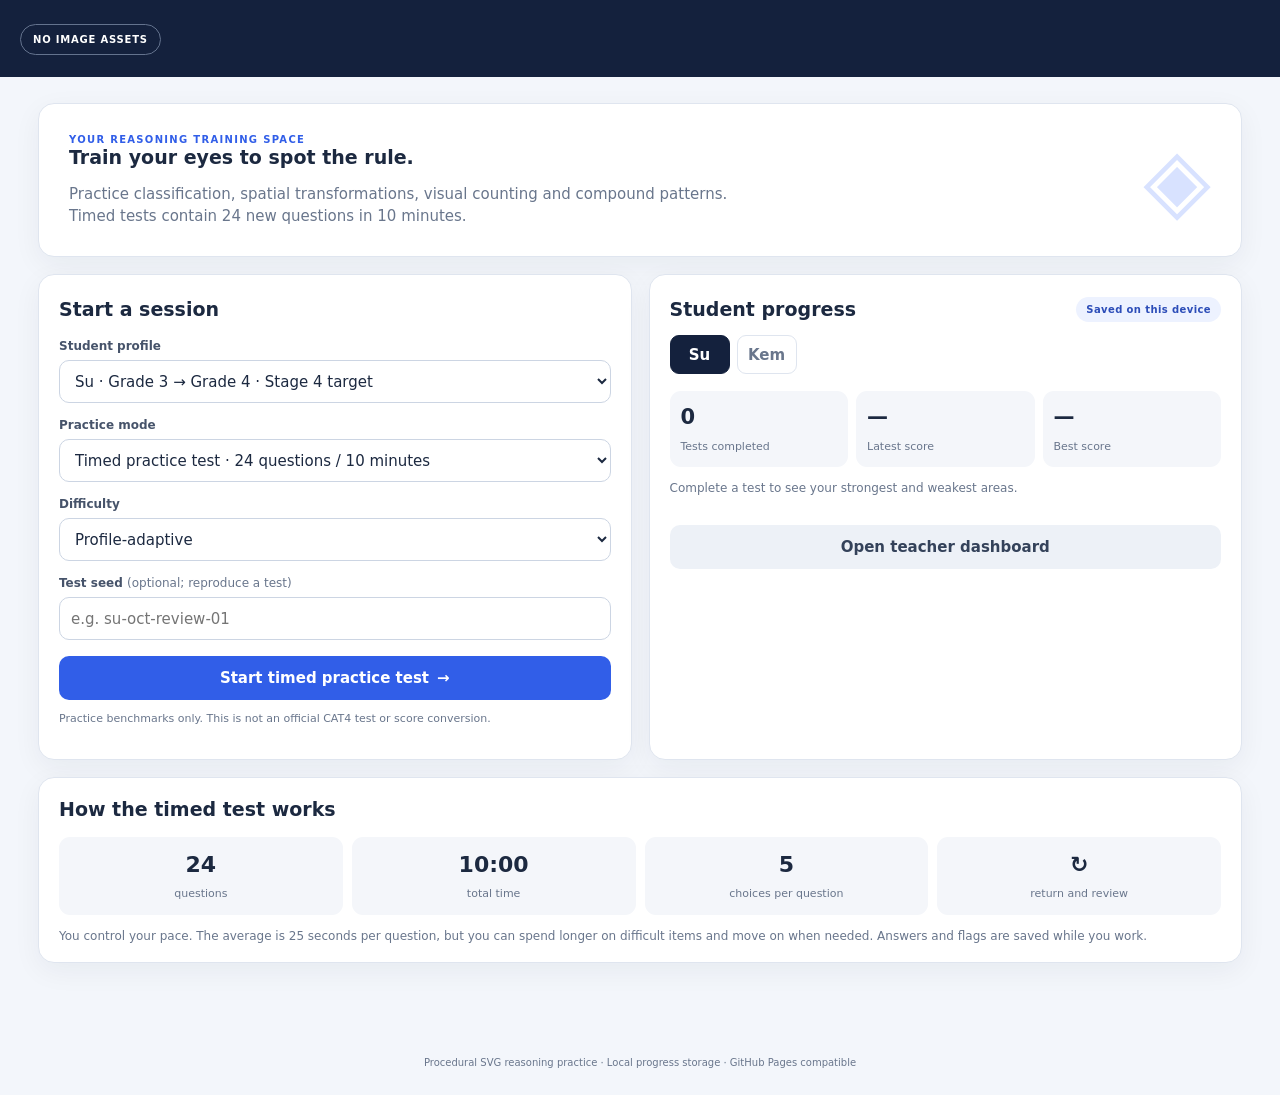
==== commit a67c0a96: "Add files via upload" ====
--- a/standalone.html
+++ b/standalone.html
@@ -34,6 +34,7 @@
 </style>
 </head>
 <body>
+<header class="app-header"><div><div class="eyebrow"> </p></div><div class="header-tag">NO IMAGE ASSETS</div></header>
 <main id="app" class="shell">
 <section id="homeView" class="view">
   <div class="hero card"><div><div class="eyebrow blue">YOUR REASONING TRAINING SPACE</div><h2>Train your eyes to spot the rule.</h2><p>Practice classification, spatial transformations, visual counting and compound patterns. Timed tests contain 24 new questions in 10 minutes.</p></div><div class="hero-mark" aria-hidden="true">◈</div></div>
@@ -93,7 +94,7 @@
   else if(f.kind==='matrix'){const cells=f.cells||[],cell=43,x0=35,y0=10;for(let i=0;i<9;i++){const row=Math.floor(i/3),col=i%3,x=x0+col*cell,y=y0+row*cell;el('rect',{x,y,width:cell-2,height:cell-2,fill:'white',stroke:'#aab5c7','stroke-width':1.2},g);const v=cells[i];if(i===(f.missingIndex??8)){el('text',{x:x+cell/2-2,y:y+cell/2+6,'font-size':18,'text-anchor':'middle',fill:'#53627a'},g).textContent='?';continue}if(!v)continue;const a=Array.isArray(v)?v:[v.outer||4,v.inner||3,v.outerFilled?1:0,v.innerFilled?1:0];const cx=x+cell/2,cy=y+cell/2;el('polygon',{points:polygonPoints(Math.max(3,Math.min(8,a[0]||3)),cx,cy,15,-90).map(p=>p.join(',')).join(' '),fill:a[2]?'#202a3d':'white',stroke,'stroke-width':1.2},g);el('polygon',{points:polygonPoints(Math.max(3,Math.min(8,a[1]||3)),cx,cy,7,-90).map(p=>p.join(',')).join(' '),fill:a[3]?'#202a3d':'white',stroke,'stroke-width':1},g)}}
   else if(f.kind==='lines'){(f.lines||[]).forEach(l=>el('line',{x1:l[0],y1:l[1],x2:l[2],y2:l[3],stroke:l[4]||stroke,'stroke-width':l[5]||2.3,'stroke-linecap':'round'},g));(f.points||[]).forEach(p=>el('circle',{cx:p[0],cy:p[1],r:2.5,fill:'#202a3d'},g))}
   else if(f.kind==='symmetry'){const axis=f.axis||'vertical';if(axis==='vertical')el('line',{x1:100,y1:17,x2:100,y2:133,stroke:'#aab5c7','stroke-dasharray':'4 4'},g);else el('line',{x1:20,y1:75,x2:180,y2:75,stroke:'#aab5c7','stroke-dasharray':'4 4'},g);(f.points||[[65,45],[135,45],[65,105],[135,105]]).forEach(p=>el('circle',{cx:p[0],cy:p[1],r:9,fill:f.filled?'#202a3d':'white',stroke,'stroke-width':2},g))}
-  else if(f.kind==='clock'){el('circle',{cx:100,cy:75,r:45,fill:'white',stroke,'stroke-width':2.5},g);[f.hand1||0,f.hand2||90].forEach((a,i)=>{const t=(a-90)*Math.PI/180,len=i===0?31:38;el('line',{x1:100,y1:75,x2:100+len*Math.cos(t),y2:75+len*Math.sin(t),stroke,'stroke-width':i===0?4:2.8,'stroke-linecap':'round'},g)});el('circle',{cx:100,cy:75,r:3,fill:stroke},g)}
+  else if(f.kind==='clock'){el('circle',{cx:100,cy:75,r:45,fill:'white',stroke,'stroke-width':2.5},g);[f.hand1??0,f.hand2??90].forEach((a,i)=>{const t=(a-90)*Math.PI/180,len=i===0?31:38;el('line',{x1:100,y1:75,x2:100+len*Math.cos(t),y2:75+len*Math.sin(t),stroke,'stroke-width':i===0?4:2.8,'stroke-linecap':'round'},g)});el('circle',{cx:100,cy:75,r:3,fill:stroke},g)}
   else if(f.kind==='shapes'){(f.items||[]).forEach(item=>{const x=item.x??100,y=item.y??75,sz=item.size||20,fi=item.filled?'#202a3d':'white';if(item.shape==='circle')el('circle',{cx:x,cy:y,r:sz,fill:fi,stroke,'stroke-width':sw},g);else if(item.shape==='square')el('rect',{x:x-sz,y:y-sz,width:2*sz,height:2*sz,fill:fi,stroke,'stroke-width':sw},g);else if(item.shape==='triangle')el('polygon',{points:`${x},${y-sz} ${x+sz},${y+sz} ${x-sz},${y+sz}`,fill:fi,stroke,'stroke-width':sw},g);else if(item.shape==='pentagon'||item.shape==='hexagon'||item.shape==='polygon')el('polygon',{points:polygonPoints(item.shape==='pentagon'?5:item.shape==='hexagon'?6:Math.max(3,Math.min(8,item.sides||5)),x,y,sz,-90).map(p=>p.join(',')).join(' '),fill:fi,stroke,'stroke-width':sw},g)});const layers=f.layers||1;for(let i=1;i<layers;i++)el('circle',{cx:100,cy:75,r:46+i*7,fill:'none',stroke,'stroke-width':1.7},g);for(let i=0;i<(f.dots||0);i++)el('circle',{cx:94+(i%3)*7,cy:72+Math.floor(i/3)*7,r:2.5,fill:'#202a3d'},g)}
   else if(f.kind==='strokes'){(f.strokes||[]).forEach(s=>el('line',{x1:s[0],y1:s[1],x2:s[2],y2:s[3],stroke:s[4]||stroke,'stroke-width':s[5]||2.2,'stroke-linecap':'round'},g))}
   else if(f.kind==='curves'){(f.curves||[]).forEach(c=>{const p=c.points||[];if(p.length===3)el('path',{d:`M ${p[0][0]} ${p[0][1]} Q ${p[1][0]} ${p[1][1]} ${p[2][0]} ${p[2][1]}`,fill:'none',stroke:c.stroke||stroke,'stroke-width':c.width||2.5,'stroke-linecap':'round'},g);else if(p.length===4)el('path',{d:`M ${p[0][0]} ${p[0][1]} C ${p[1][0]} ${p[1][1]} ${p[2][0]} ${p[2][1]} ${p[3][0]} ${p[3][1]}`,fill:'none',stroke:c.stroke||stroke,'stroke-width':c.width||2.5,'stroke-linecap':'round'},g)})}
@@ -452,9 +453,9 @@
  function validateComposition(before,after,ids){return sig(applyRules(before,ids))===sig(after)&&ids.every(id=>RULES[id]&&RULES[id].validate(applyRules(before,ids.slice(0,ids.indexOf(id))),applyRules(before,ids.slice(0,ids.indexOf(id)+1))))}
  function requirementsMet(state,id){const req=RULES[id].requires;return (!req.includes('two-components')||(state.items||[]).length>=2)&&(!req.includes('components')||(state.items||[]).length>=1)}
  function makeRng(seed){let a=hash(String(seed))>>>0;return()=>{a+=0x6D2B79F5;let t=a;t=Math.imul(t^(t>>>15),t|1);t^=t+Math.imul(t^(t>>>7),t|61);return((t^(t>>>14))>>>0)/4294967296}}
- function visibleModel(f){const keys=['kind','rotation','reflection','x','y','filled','sides','orientation','outer','inner','outerFilled','innerFilled','count','cols','black','hand1','hand2','mark','markFilled','axis','strokeWidth'];const z={};keys.forEach(k=>{if(f[k]!==undefined)z[k]=f[k]});for(const k of ['items','lines','points','strokes','curves'])if(f[k]!==undefined)z[k]=f[k].map(v=>Array.isArray(v)?v.map(x=>x):Object.fromEntries(Object.entries(v).filter(([key])=>['shape','x','y','size','filled','sides','rotation','stroke','width','points'].includes(key))));return z}
+ function visibleModel(f){const keys=['kind','rotation','reflection','x','y','filled','sides','orientation','outer','inner','outerFilled','innerFilled','count','cols','black','hand1','hand2','mark','markFilled','axis','strokeWidth'];const z={};keys.forEach(k=>{if(f[k]!==undefined&&!(f.kind==='clock'&&k==='filled'))z[k]=f[k]});for(const k of ['items','lines','points','strokes','curves'])if(f[k]!==undefined)z[k]=f[k].map(v=>Array.isArray(v)?v.map(x=>x):Object.fromEntries(Object.entries(v).filter(([key])=>['shape','x','y','size','filled','sides','rotation','stroke','width','points'].includes(key))));return z}
  function visibleSignature(f){return sig(visibleModel(f))}
- function mutateFigure(f,seed){const r=makeRng(seed),z=clone(f),kind=Math.floor(r()*6);if(z.items?.length){const i=Math.floor(r()*z.items.length);if(kind===0)z.items[i].filled=!z.items[i].filled;else if(kind===1)z.items[i].size=(z.items[i].size||14)+3;else if(kind===2)z.items[i].x=Math.min(165,(z.items[i].x||100)+13);else if(kind===3)z.items[i].shape=z.items[i].shape==='circle'?'triangle':'circle';else if(kind===4)z.items.reverse();else z.items[i].y=Math.max(25,(z.items[i].y||75)-12)}else if(z.kind==='grid'){const cells=[...new Set(z.black||[])],cell=Math.floor(r()*9);z.black=cells.includes(cell)?cells.filter(x=>x!==cell):[...cells,cell]}else if(z.kind==='polygon'){if(kind===0)z.sides=(z.sides||5)+1;else if(kind===1)z.sides=(z.sides||5)+2;else if(kind===2)z.filled=!z.filled;else if(kind===3)z.rotation=((z.rotation||0)+45)%360;else if(kind===4)z.orientation=(z.orientation||0)+30;else{z.sides=(z.sides||5)+1;z.filled=!z.filled}}else if(z.kind==='nested'){if(kind===0)z.inner=(z.inner||3)+1;else if(kind===1)z.outer=(z.outer||5)+1;else if(kind===2)z.innerFilled=!z.innerFilled;else if(kind===3)z.outerFilled=!z.outerFilled;else if(kind===4)z.rotation=((z.rotation||0)+45)%360;else z.inner=(z.inner||3)+2}else if(z.kind==='polygonDots'){if(kind===0)z.count=(z.count||3)+1;else if(kind===1)z.count=Math.max(1,(z.count||3)-1);else if(kind===2)z.sides=(z.sides||5)+1;else if(kind===3)z.filled=!z.filled;else if(kind===4)z.rotation=((z.rotation||0)+45)%360;else z.count=(z.count||3)+2}else if(z.kind==='dots'||z.kind==='ovalDots')z.count=Math.max(1,(z.count||3)+([1,2,3,-1,4,-2][kind]));else if(z.kind==='lines'){const y=20+Math.floor(r()*110);z.lines=[...(z.lines||[]),[25,y,175,150-y]]}else if(z.kind==='clock'){if(kind===0)z.hand1=((z.hand1||0)+45)%360;else if(kind===1)z.hand2=((z.hand2||90)+45)%360;else if(kind===2)z.hand1=((z.hand1||0)+90)%360;else if(kind===3)z.hand2=((z.hand2||90)+90)%360;else z.filled=!z.filled}else{if(kind===0)z.rotation=((z.rotation||0)+45)%360;else if(kind===1)z.rotation=((z.rotation||0)+90)%360;else if(kind===2)z.filled=!z.filled;else if(kind===3)z.reflection='vertical';else if(kind===4)z.x=(z.x||0)+12;else z.y=(z.y||0)+12}return z}
+ function mutateFigure(f,seed){const r=makeRng(seed),z=clone(f),kind=Math.floor(r()*6);if(z.items?.length){const i=Math.floor(r()*z.items.length);if(kind===0)z.items[i].filled=!z.items[i].filled;else if(kind===1)z.items[i].size=(z.items[i].size||14)+3;else if(kind===2)z.items[i].x=Math.min(165,(z.items[i].x||100)+13);else if(kind===3)z.items[i].shape=z.items[i].shape==='circle'?'triangle':'circle';else if(kind===4)z.items.reverse();else z.items[i].y=Math.max(25,(z.items[i].y||75)-12)}else if(z.kind==='grid'){const cells=[...new Set(z.black||[])],cell=Math.floor(r()*9);z.black=cells.includes(cell)?cells.filter(x=>x!==cell):[...cells,cell]}else if(z.kind==='polygon'){if(kind===0)z.sides=(z.sides||5)+1;else if(kind===1)z.sides=(z.sides||5)+2;else if(kind===2)z.filled=!z.filled;else if(kind===3)z.rotation=((z.rotation||0)+45)%360;else if(kind===4)z.orientation=(z.orientation||0)+30;else{z.sides=(z.sides||5)+1;z.filled=!z.filled}}else if(z.kind==='nested'){if(kind===0)z.inner=(z.inner||3)+1;else if(kind===1)z.outer=(z.outer||5)+1;else if(kind===2)z.innerFilled=!z.innerFilled;else if(kind===3)z.outerFilled=!z.outerFilled;else if(kind===4)z.rotation=((z.rotation||0)+45)%360;else z.inner=(z.inner||3)+2}else if(z.kind==='polygonDots'){if(kind===0)z.count=(z.count||3)+1;else if(kind===1)z.count=Math.max(1,(z.count||3)-1);else if(kind===2)z.sides=(z.sides||5)+1;else if(kind===3)z.filled=!z.filled;else if(kind===4)z.rotation=((z.rotation||0)+45)%360;else z.count=(z.count||3)+2}else if(z.kind==='dots'||z.kind==='ovalDots')z.count=Math.max(1,(z.count||3)+([1,2,3,-1,4,-2][kind]));else if(z.kind==='lines'){const y=20+Math.floor(r()*110);z.lines=[...(z.lines||[]),[25,y,175,150-y]]}else if(z.kind==='clock'){if(kind===0)z.hand1=((z.hand1??0)+45)%360;else if(kind===1)z.hand2=((z.hand2??90)+45)%360;else if(kind===2)z.hand1=((z.hand1??0)+90)%360;else if(kind===3)z.hand2=((z.hand2??90)+90)%360;else if(kind===4)z.hand1=((z.hand1??0)+135)%360;else z.hand2=((z.hand2??90)+135)%360}else{if(kind===0)z.rotation=((z.rotation||0)+45)%360;else if(kind===1)z.rotation=((z.rotation||0)+90)%360;else if(kind===2)z.filled=!z.filled;else if(kind===3)z.reflection='vertical';else if(kind===4)z.x=(z.x||0)+12;else z.y=(z.y||0)+12}return z}
  function makeBase(seed){const r=makeRng(seed),pick=a=>a[Math.floor(r()*a.length)];const shapes=['triangle','circle','square','pentagon'];const n=3;return K.makeFigure('shapes',{items:Array.from({length:n},(_,i)=>({shape:pick(shapes),x:55+i*45,y:pick([48,75,102]),size:pick([10,13,16]),filled:r()>.5}))})}
  function makeComposedQuestion(seed,difficulty){const r=makeRng(seed),pick=a=>a[Math.floor(r()*a.length)],base=makeBase(seed+'|base');const compatible=Object.keys(RULES).filter(id=>requirementsMet(base,id));const count=difficulty<=2?1:difficulty===3?2:3;let ids=[],categories=new Set();while(ids.length<count){const id=pick(compatible),category=RULES[id].category;if(!ids.includes(id)&&!categories.has(category)){ids.push(id);categories.add(category)}}
   const targetA=applyRules(base,ids),baseB=makeBase(seed+'|target');const targetB=applyRules(baseB,ids);const partial=applyRules(baseB,ids.slice(0,-1)),wrongOrder=applyRules(baseB,[...ids].reverse()),wrongSingle=RULES[ids[0]].apply(baseB);
@@ -825,6 +826,27 @@
 (function(){
  const $=id=>document.getElementById(id),views=['homeView','instructionsView','testView','resultsView','teacherView'];let student='Su',mode='timed',difficulty='auto',test=null,clock=null,lastResult=null,learningQuestion=null,learningSelected=null,learningIndex=0,learningQueue=[],teacherStudent='Su',reviewMode=false,modalAction=null,modalCancelAction=null;
  const families=[...new Set([...QuestionBank.generateFamilies,'dynamicComposition'])];
+ // Learning mode owns a shuffled family cycle and a visual-history guard. It must not
+ // pin the student to one family or serve a figure they have just seen.
+ let learningFamilyBag=[],learningPinnedFamily=null,learningSessionSeed='',learningSerial=0,learningRecentVisuals=[];
+ const LEARNING_HISTORY_LIMIT=60;
+ function shuffleLearningFamilies(seed){const pool=learningPinnedFamily?[learningPinnedFamily]:families.slice();const r=QuestionBank.makeRng(seed);for(let i=pool.length-1;i>0;i--){const j=Math.floor(r()*(i+1));[pool[i],pool[j]]=[pool[j],pool[i]];}learningFamilyBag=pool;}
+ function learningVisualKey(q){const stable=x=>JSON.stringify(x);const opts=(q.options||[]).map(stable).sort();return stable({examples:q.examples||[],options:opts});}
+ function buildLearningQuestion(seed){
+   const profileDifficulty=difficulty==='auto'?(student==='Su'?2:4):Number(difficulty);
+   const tried=new Set();let lastError=null;
+   for(let attempt=0;attempt<Math.max(24,families.length*2);attempt++){
+     if(!learningFamilyBag.length)shuffleLearningFamilies(`${learningSessionSeed}|cycle|${Math.floor(learningSerial/Math.max(1,families.length))}`);
+     let family=learningFamilyBag.shift();
+     if(!learningPinnedFamily&&family===learningQuestion?.family&&learningFamilyBag.length){learningFamilyBag.push(family);family=learningFamilyBag.shift();}
+     if(tried.has(family)&&!learningPinnedFamily)continue;tried.add(family);
+     const qSeed=`${seed}|${student}|${family}|${learningSerial++}|${Date.now()}|${Math.random()}`;
+     try{const q=family==='dynamicComposition'?DynamicReasoning.makeQuestion(qSeed,student,profileDifficulty):QuestionBank.generate(family,qSeed,profileDifficulty);if(q.logicalSpec)DynamicReasoning.validate(q);else QuestionBank.validateQuestion(q);const key=learningVisualKey(q);if(learningRecentVisuals.includes(key)){lastError=new Error('Recent visual duplicate rejected');continue;}q.learningFamily=family;learningRecentVisuals.push(key);if(learningRecentVisuals.length>LEARNING_HISTORY_LIMIT)learningRecentVisuals.shift();return q;}catch(e){lastError=e;(window.GenerationFailures||(window.GenerationFailures=[])).push({family,message:e.message,seed:qSeed,mode:'learning'});}
+   }
+   // Last-resort fresh logic-first generation: never silently repeat an old question.
+   for(let attempt=0;attempt<30;attempt++){const qSeed=`${seed}|dynamic-fallback|${learningSerial++}|${Date.now()}|${Math.random()}`;try{const q=DynamicReasoning.makeQuestion(qSeed,student,profileDifficulty);DynamicReasoning.validate(q);const key=learningVisualKey(q);if(learningRecentVisuals.includes(key))continue;learningRecentVisuals.push(key);if(learningRecentVisuals.length>LEARNING_HISTORY_LIMIT)learningRecentVisuals.shift();q.learningFamily='dynamicComposition';return q;}catch(e){lastError=e;}}
+   throw new Error(`Could not generate a fresh learning question: ${lastError?.message||'all candidates repeated'}`);
+ }
  function show(id){views.forEach(v=>$(v).classList.toggle('hidden',v!==id));window.scrollTo({top:0,behavior:'smooth'})}
  function esc(s){return String(s).replace(/[&<>"']/g,c=>({'&':'&amp;','<':'&lt;','>':'&gt;','"':'&quot;',"'":'&#39;'}[c]))}
  function modal(title,text,confirmText,action,cancelAction){$('modalTitle').textContent=title;$('modalText').textContent=text;$('modalConfirm').textContent=confirmText||'Confirm';modalAction=action;modalCancelAction=cancelAction||null;$('modalCancel').textContent=cancelAction?'Discard':'Cancel';$('modal').classList.remove('hidden')}
@@ -858,9 +880,9 @@
  function download(name,content,type){const blob=new Blob([content],{type}),url=URL.createObjectURL(blob),a=document.createElement('a');a.href=url;a.download=name;a.click();setTimeout(()=>URL.revokeObjectURL(url),1000)}
  $('exportCsv').addEventListener('click',()=>{if(!lastResult)return;const rows=[['Question ID','Student','Question Type','Selected','Correct','Error Category','Time Seconds','Difficulty','Recommended Repair'],...lastResult.items.map((it,i)=>{const q=it.question;return[q.id,lastResult.student,q.label,it.selected===null?'Unanswered':String.fromCharCode(65+it.selected),String.fromCharCode(65+q.correctIndex),it.selected===q.correctIndex?'':it.spent>40?'T':q.errorCategory,Math.round(it.spent),q.difficulty,q.repair]})];download('figure-test-results.csv',rows.map(row=>row.map(v=>'"'+String(v).replaceAll('"','""')+'"').join(',')).join('\n'),'text/csv')});
  $('exportJson').addEventListener('click',()=>{if(lastResult)download('figure-test-results.json',JSON.stringify(lastResult,null,2),'application/json')});
- function startLearning(seed,family){test=null;reviewMode=false;mode='learning';document.querySelectorAll('#testView .review-item').forEach(x=>x.remove());$('reviewOriginal').classList.add('hidden');$('reviewOriginal').innerHTML='';learningIndex=0;learningQueue=[family||families[QuestionBank.hash(seed)%families.length]];learningQuestion=learningQueue[0]==='dynamicComposition'?DynamicReasoning.makeQuestion(seed,student,difficulty==='auto'?undefined:Number(difficulty)):QuestionBank.generate(learningQueue[0],seed,difficulty==='auto'?(student==='Su'?2:4):Number(difficulty));learningSelected=null;renderLearning();show('testView');$('testHeading').textContent='Learning mode';$('testStudentLabel').textContent=student.toUpperCase();$('timer').textContent='NO TIMER';$('timer').classList.remove('urgent');$('timer').parentElement.querySelector('.timer-label').textContent='LEARNING MODE';$('questionNav').innerHTML='';document.querySelector('.navigator-card').classList.add('hidden');$('submitTest').classList.add('hidden');$('progressText').textContent='Learning question';$('answeredText').textContent='Immediate feedback enabled';$('progressBar').style.width='0%';$('prevQuestion').classList.remove('hidden');$('prevQuestion').disabled=false;$('prevQuestion').textContent='← Home';$('flagQuestion').classList.add('hidden');$('nextQuestion').textContent='New question →'}
+ function startLearning(seed,family){test=null;reviewMode=false;mode='learning';document.querySelectorAll('#testView .review-item').forEach(x=>x.remove());$('reviewOriginal').classList.add('hidden');$('reviewOriginal').innerHTML='';learningIndex=0;learningPinnedFamily=family||null;learningSessionSeed=String(seed);learningSerial=0;learningRecentVisuals=[];shuffleLearningFamilies(`${learningSessionSeed}|family-cycle`);learningQuestion=buildLearningQuestion(seed);learningSelected=null;renderLearning();show('testView');$('testHeading').textContent='Learning mode';$('testStudentLabel').textContent=student.toUpperCase();$('timer').textContent='NO TIMER';$('timer').classList.remove('urgent');$('timer').parentElement.querySelector('.timer-label').textContent='LEARNING MODE';$('questionNav').innerHTML='';document.querySelector('.navigator-card').classList.add('hidden');$('submitTest').classList.add('hidden');$('progressText').textContent='Learning question 1';$('answeredText').textContent='Immediate feedback · varied question families';$('progressBar').style.width='0%';$('prevQuestion').classList.remove('hidden');$('prevQuestion').disabled=false;$('prevQuestion').textContent='← Home';$('flagQuestion').classList.add('hidden');$('nextQuestion').textContent='New question →'}
  function renderLearning(){const q=learningQuestion;$('familyTag').textContent=q.label.toUpperCase();$('difficultyTag').textContent='LEARNING';$('questionPrompt').textContent=q.prompt;const vis=$('questionVisual');vis.innerHTML='';vis.classList.toggle('matrix-visual',q.format==='matrix');q.examples.forEach((f,i)=>vis.append(renderFigureCard(f,`Example ${i+1}`)));if(q.format==='matrix'){const missing=document.createElement('div');missing.className='figure-card matrix-missing';missing.textContent='?';vis.append(missing)}const opts=$('answerOptions');opts.innerHTML='';q.options.forEach((f,i)=>{const b=document.createElement('button');b.className='answer-choice';b.type='button';b.innerHTML=`<span class="choice-letter">${String.fromCharCode(65+i)}</span>`;b.append(FigureKit.renderFigure(f));b.addEventListener('click',()=>{if(learningSelected!==null)return;learningSelected=i;renderLearning();const ok=i===q.correctIndex;const fb=document.createElement('div');fb.className='review-item '+(ok?'correct-text':'wrong-text');fb.innerHTML=`<b>${ok?'Correct — well spotted!':'Not quite — study the rule and try a fresh question.'}</b><p><b>Rule:</b> ${esc(q.rule)}</p><p>${q.steps.map(esc).join('<br>')}</p><p><b>Repair tip:</b> ${esc(q.repair)}</p>`;$('answerOptions').after(fb);});opts.append(b)});if(learningSelected!==null){[...opts.children].forEach((b,i)=>{b.disabled=true;if(i===learningSelected)b.classList.add('selected')})} }
- $('nextQuestion').addEventListener('click',()=>{if(test||!learningQuestion)return;if(reviewMode){learningIndex++;if(learningIndex>=learningQueue.length){show('homeView');renderHome();return}loadReviewQuestion(`review-${student}-${Date.now()}`)}else{const family=learningQueue[0],nextSeed=`${Date.now()}-${Math.random()}`;learningQuestion=family==='dynamicComposition'?DynamicReasoning.makeQuestion(nextSeed,student,difficulty==='auto'?undefined:Number(difficulty)):QuestionBank.generate(family,nextSeed,difficulty==='auto'?(student==='Su'?2:4):Number(difficulty));learningSelected=null;document.querySelectorAll('.review-item').forEach(x=>x.remove());renderLearning()}});
+ $('nextQuestion').addEventListener('click',()=>{if(test||!learningQuestion)return;if(reviewMode){learningIndex++;if(learningIndex>=learningQueue.length){show('homeView');renderHome();return}loadReviewQuestion(`review-${student}-${Date.now()}`)}else{const nextSeed=`${learningSessionSeed}|next|${learningSerial}|${Date.now()}`;try{learningQuestion=buildLearningQuestion(nextSeed);learningIndex++;learningSelected=null;document.querySelectorAll('.review-item').forEach(x=>x.remove());renderLearning();$('progressText').textContent=`Learning question ${learningIndex+1}`;$('answeredText').textContent=`${learningQuestion.label} · ${learningQuestion.format||'visual reasoning'} · New question`; }catch(e){modal('Question generation issue',e.message,'Return home',()=>{show('homeView');renderHome()})}}});
  function startReview(seed){test=null;const p=activeProfile(),errors=p.errors||[];if(!errors.length){modal('No incorrect questions yet','Complete a timed test first. Incorrect answers will appear here for targeted review.','OK',()=>show('homeView'));return}reviewMode=true;mode='review';learningQueue=errors.slice(0,10);learningIndex=0;loadReviewQuestion(seed);show('testView');$('testHeading').textContent='Review mode';$('testStudentLabel').textContent=student.toUpperCase();$('timer').textContent='REVIEW';$('timer').parentElement.querySelector('.timer-label').textContent='NO TIMER';document.querySelector('.navigator-card').classList.add('hidden');$('submitTest').classList.add('hidden');$('prevQuestion').classList.remove('hidden');$('prevQuestion').disabled=false;$('prevQuestion').textContent='← Home';$('flagQuestion').classList.add('hidden');$('nextQuestion').textContent='Next repair →'}
  function loadReviewQuestion(seed){document.querySelectorAll('.review-note').forEach(x=>x.remove());document.querySelectorAll('#testView .review-item').forEach(x=>x.remove());const old=learningQueue[learningIndex],oldQ=old.question;$('reviewOriginal').classList.remove('hidden');$('reviewOriginal').innerHTML=`<h4>Previously missed · ${esc(old.questionType)} · ${esc(old.errorCategory)}</h4><p>Your previous answer: <b>${esc(old.selectedAnswer)}</b> · Correct answer: <b>${esc(old.correctAnswer)}</b> · ${old.timeSpent}s</p><p><b>Original rule:</b> ${esc(oldQ.rule)}</p><p><b>Repair focus:</b> ${esc(old.recommendedRepair)}</p><div class="review-diagrams">${oldQ.examples.map((f,i)=>`<div class="figure-card"><div class="figure-label">Example ${i+1}</div>${FigureKit.renderFigure(f).outerHTML}</div>`).join('')}${oldQ.options.map((f,i)=>`<div class="figure-card"><div class="figure-label">Option ${String.fromCharCode(65+i)} ${i===oldQ.correctIndex?'· Correct':i===old.selectedIndex?'· Your answer':''}</div>${FigureKit.renderFigure(f).outerHTML}</div>`).join('')}</div>`;learningQuestion=oldQ.logicalSpec?.engine==='advanced-object-reasoning'?AdvancedObjectReasoning.makeQuestion(`${seed}|retake|${learningIndex}|${Date.now()}`,student,difficulty==='auto'?undefined:Number(difficulty),oldQ.logicalSpec.objectType):oldQ.logicalSpec?DynamicReasoning.makeQuestion(`${seed}|retake|${learningIndex}|${Date.now()}`,student,difficulty==='auto'?undefined:Number(difficulty)):QuestionBank.generate(oldQ.family,`${seed}|retake|${learningIndex}|${Date.now()}`,difficulty==='auto'?(student==='Su'?2:4):Number(difficulty));learningSelected=null;renderLearning();$('progressText').textContent=`Repair ${learningIndex+1} of ${learningQueue.length}`;$('answeredText').textContent=`Target: ${old.questionType}`;const note=document.createElement('p');note.className='muted tiny review-note';note.textContent=`Fresh retest for the same skill: ${old.recommendedRepair||'Review the underlying visual rule.'}`;$('questionVisual').before(note)}
  function openTeacher(which){teacherStudent=which||student;renderTeacher();renderGenerationFailures();show('teacherView')}
